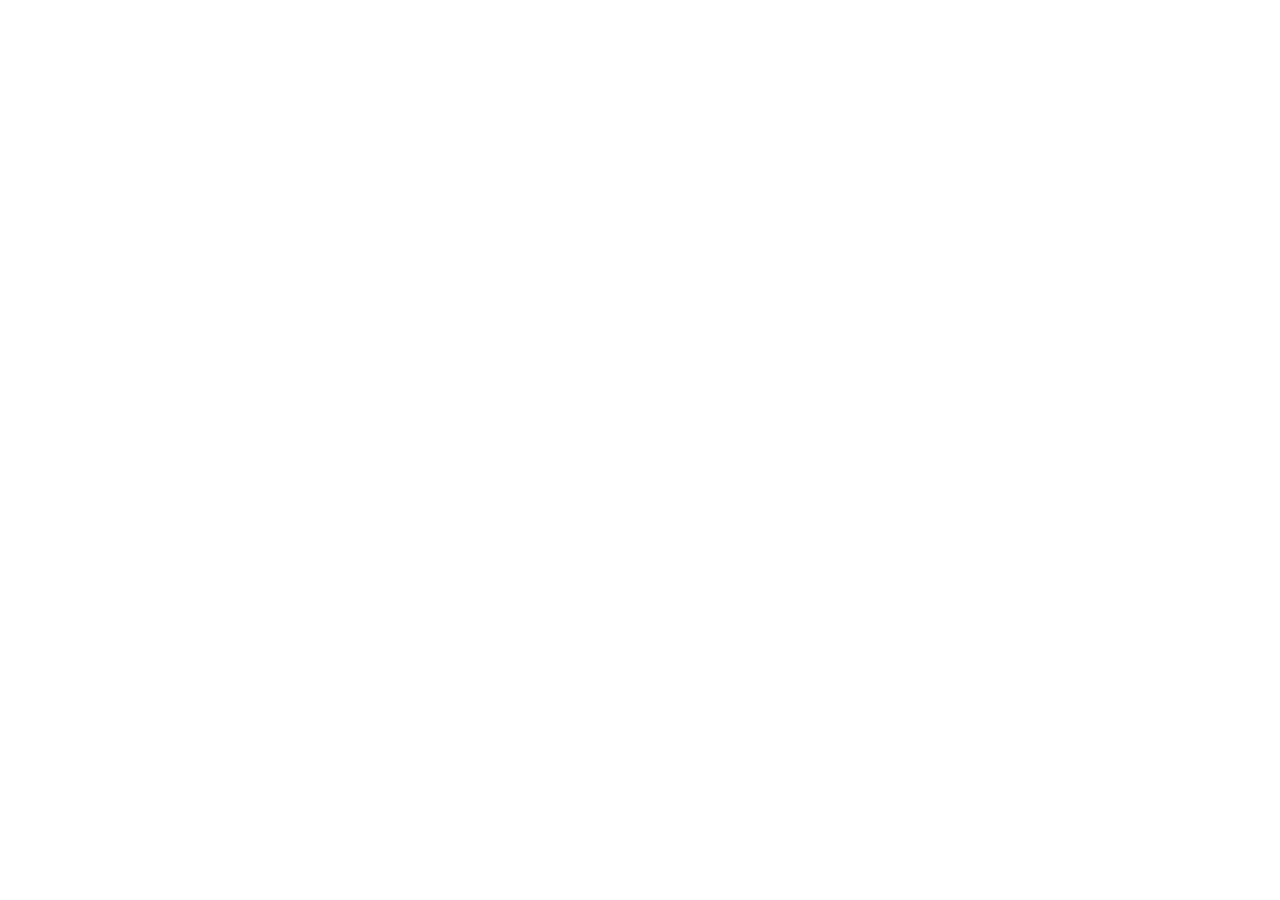
==== index.html @ 24e2aad9 "Add portfolio Single-file portfolio (portfolio.html) and the earlier React + Vite version.  Co-Autho" ====
<!doctype html>
<html lang="en" class="dark scroll-smooth">
  <head>
    <meta charset="UTF-8" />
    <meta name="viewport" content="width=device-width, initial-scale=1.0" />
    <title>Srivalli Sana — Data Science & ML Portfolio</title>
    <meta name="description" content="Awwwards-inspired portfolio for Srivalli Sana featuring machine learning systems, geospatial segmentation, live interactive project demos, and experience." />
    <meta property="og:title" content="Srivalli Sana — Data Science & ML Portfolio" />
    <meta property="og:description" content="Awwwards-inspired portfolio for Srivalli Sana featuring machine learning systems, geospatial segmentation, live interactive project demos, and experience." />
    <meta property="og:type" content="website" />
    <meta name="twitter:card" content="summary_large_image" />
    <link rel="preconnect" href="https://fonts.googleapis.com">
    <link rel="preconnect" href="https://fonts.gstatic.com" crossorigin>
    <link href="https://fonts.googleapis.com/css2?family=Space+Grotesk:wght@300;400;500;600;700&family=Space+Mono:ital,wght@0,400;0,700;1,400&family=Syne:wght@400;500;600;700;800&display=swap" rel="stylesheet">
  </head>
  <body class="bg-[#08080A] text-[#F3F3EF] antialiased selection:bg-white/20 selection:text-white">
    <div id="root"></div>
    <script type="module" src="/src/main.tsx"></script>
  </body>
</html>
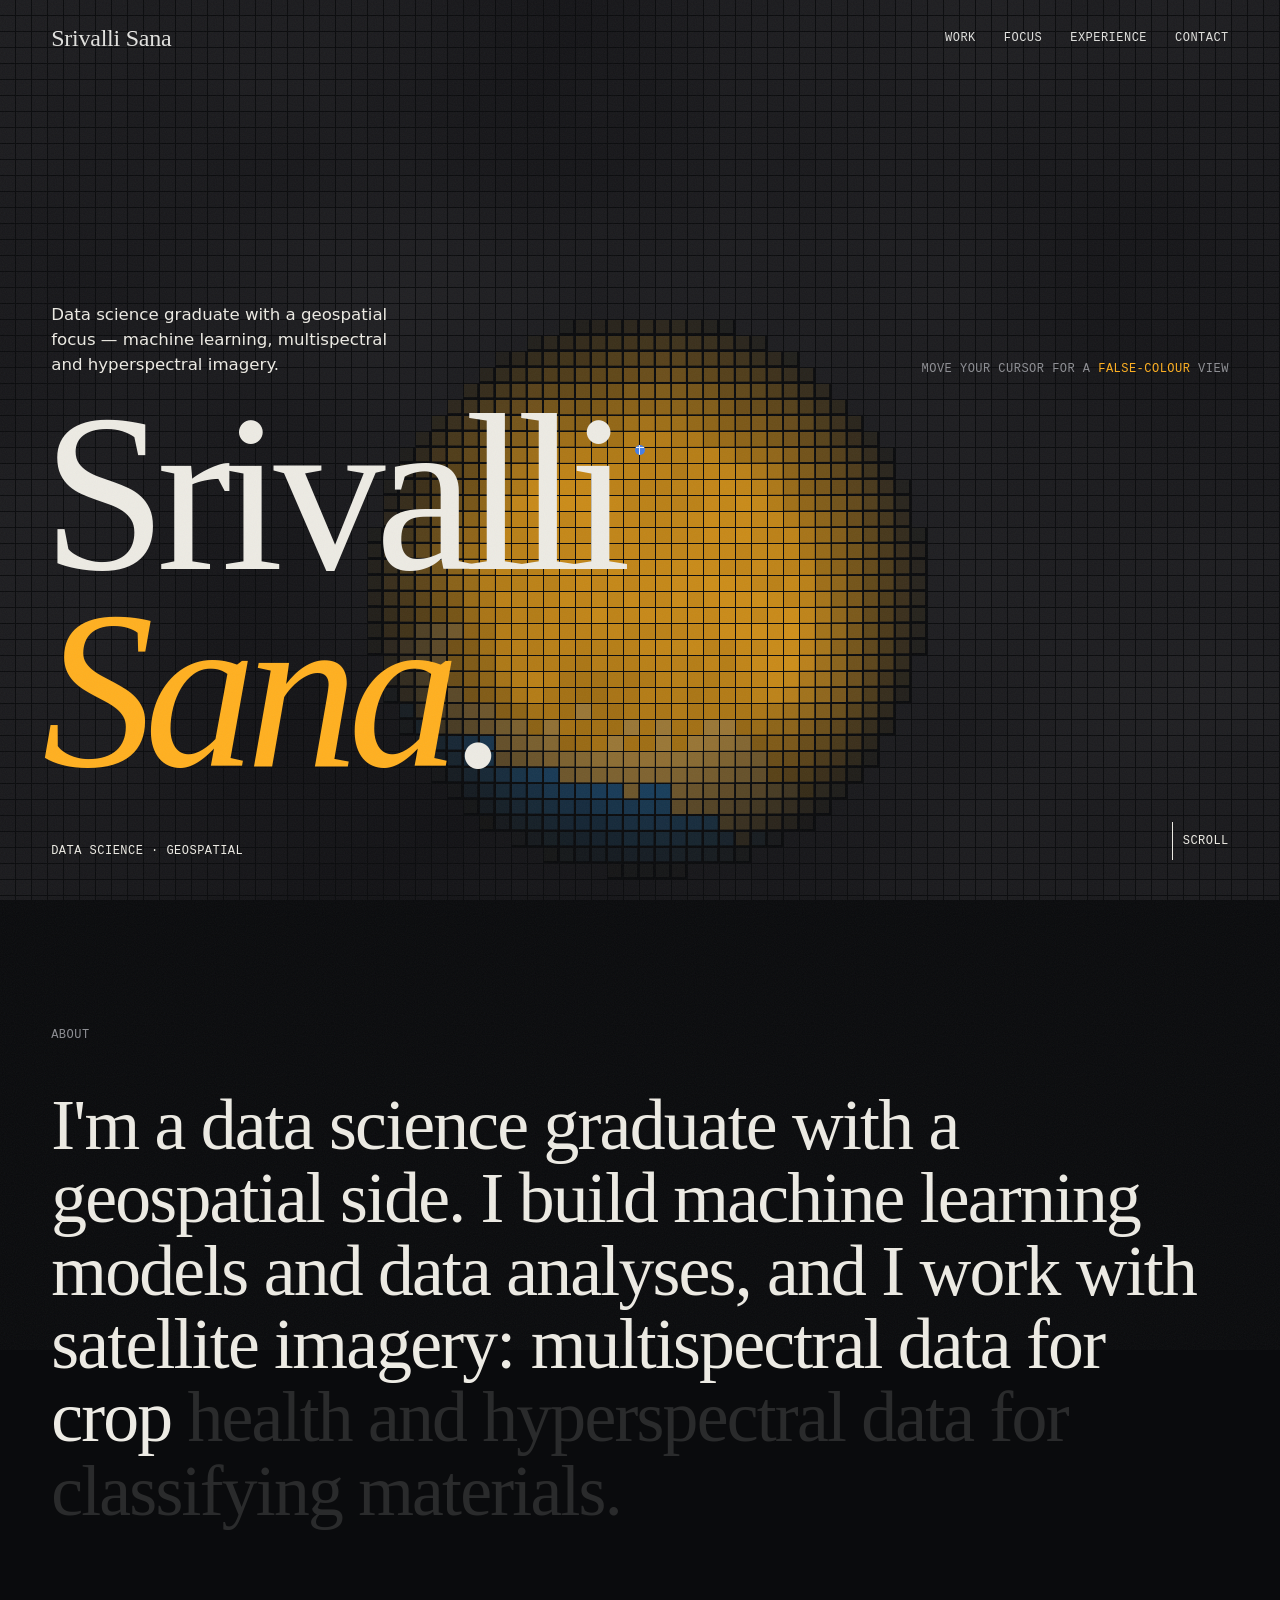
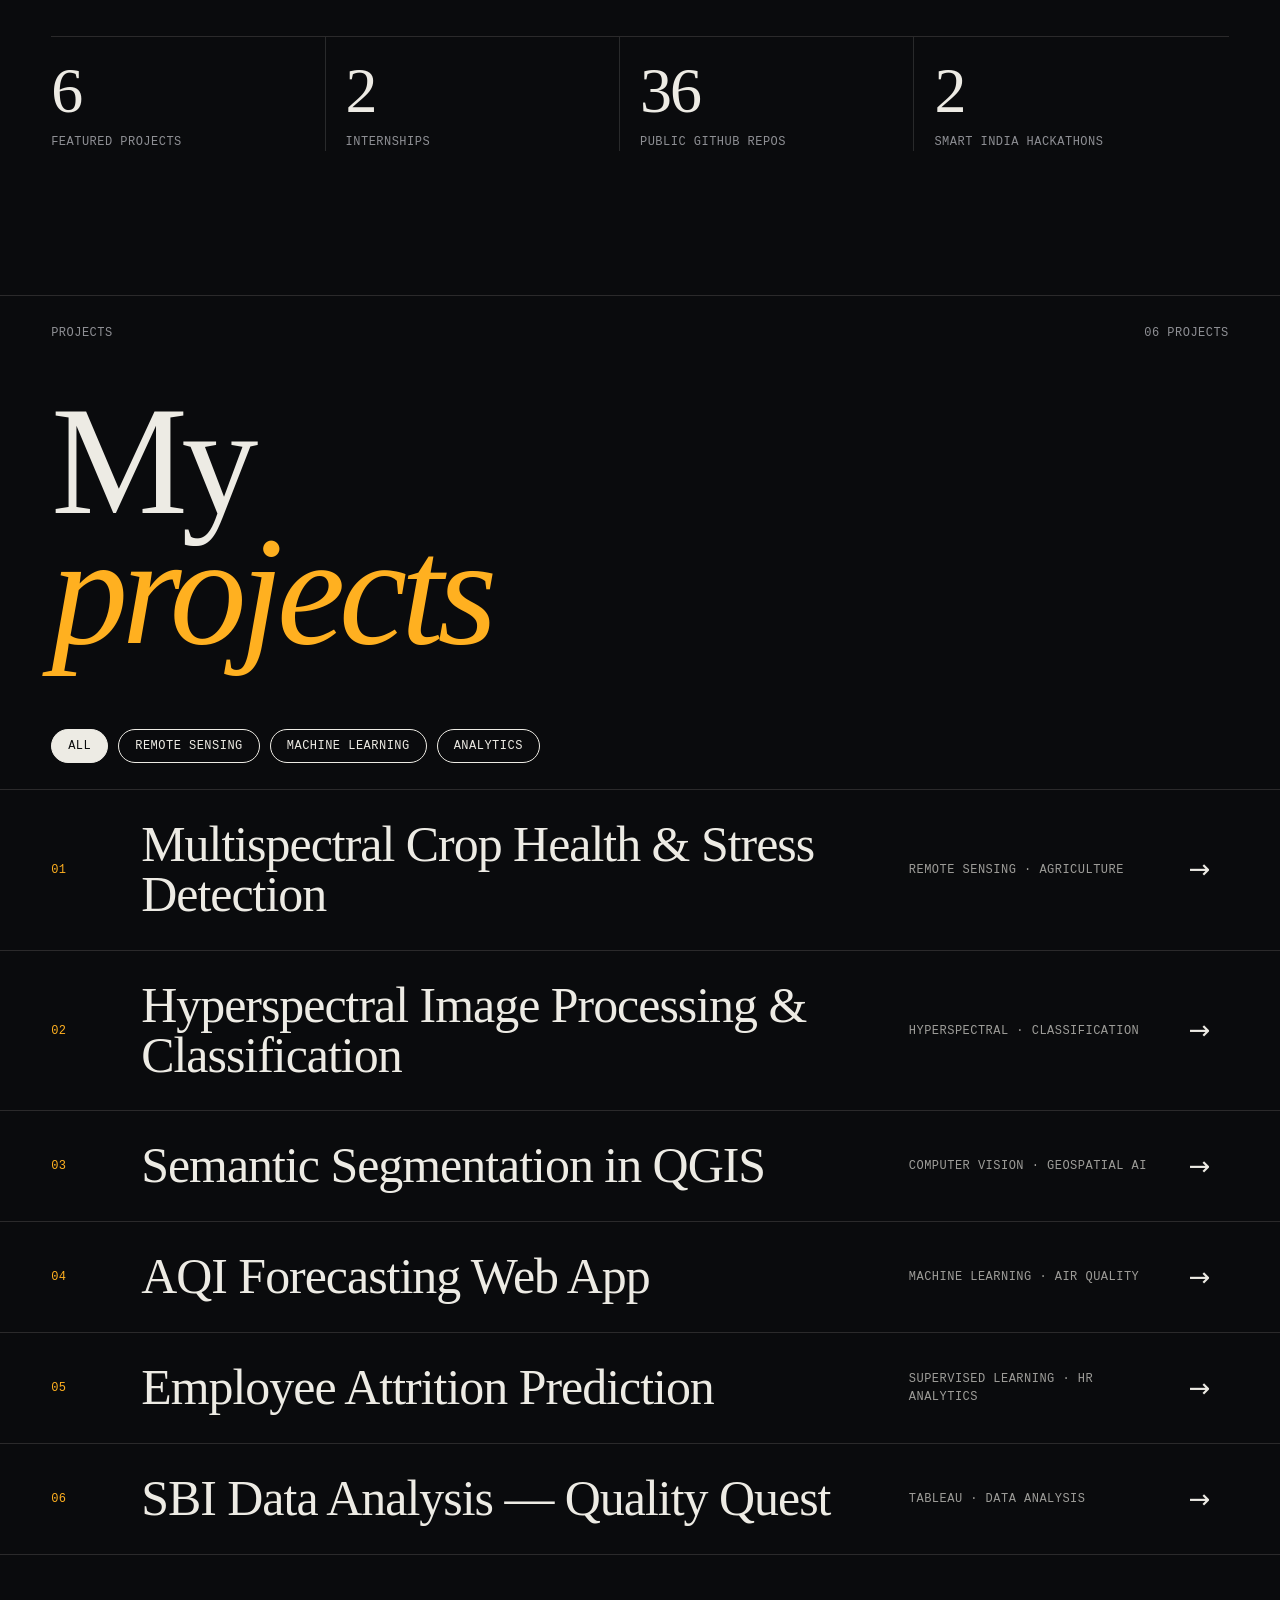
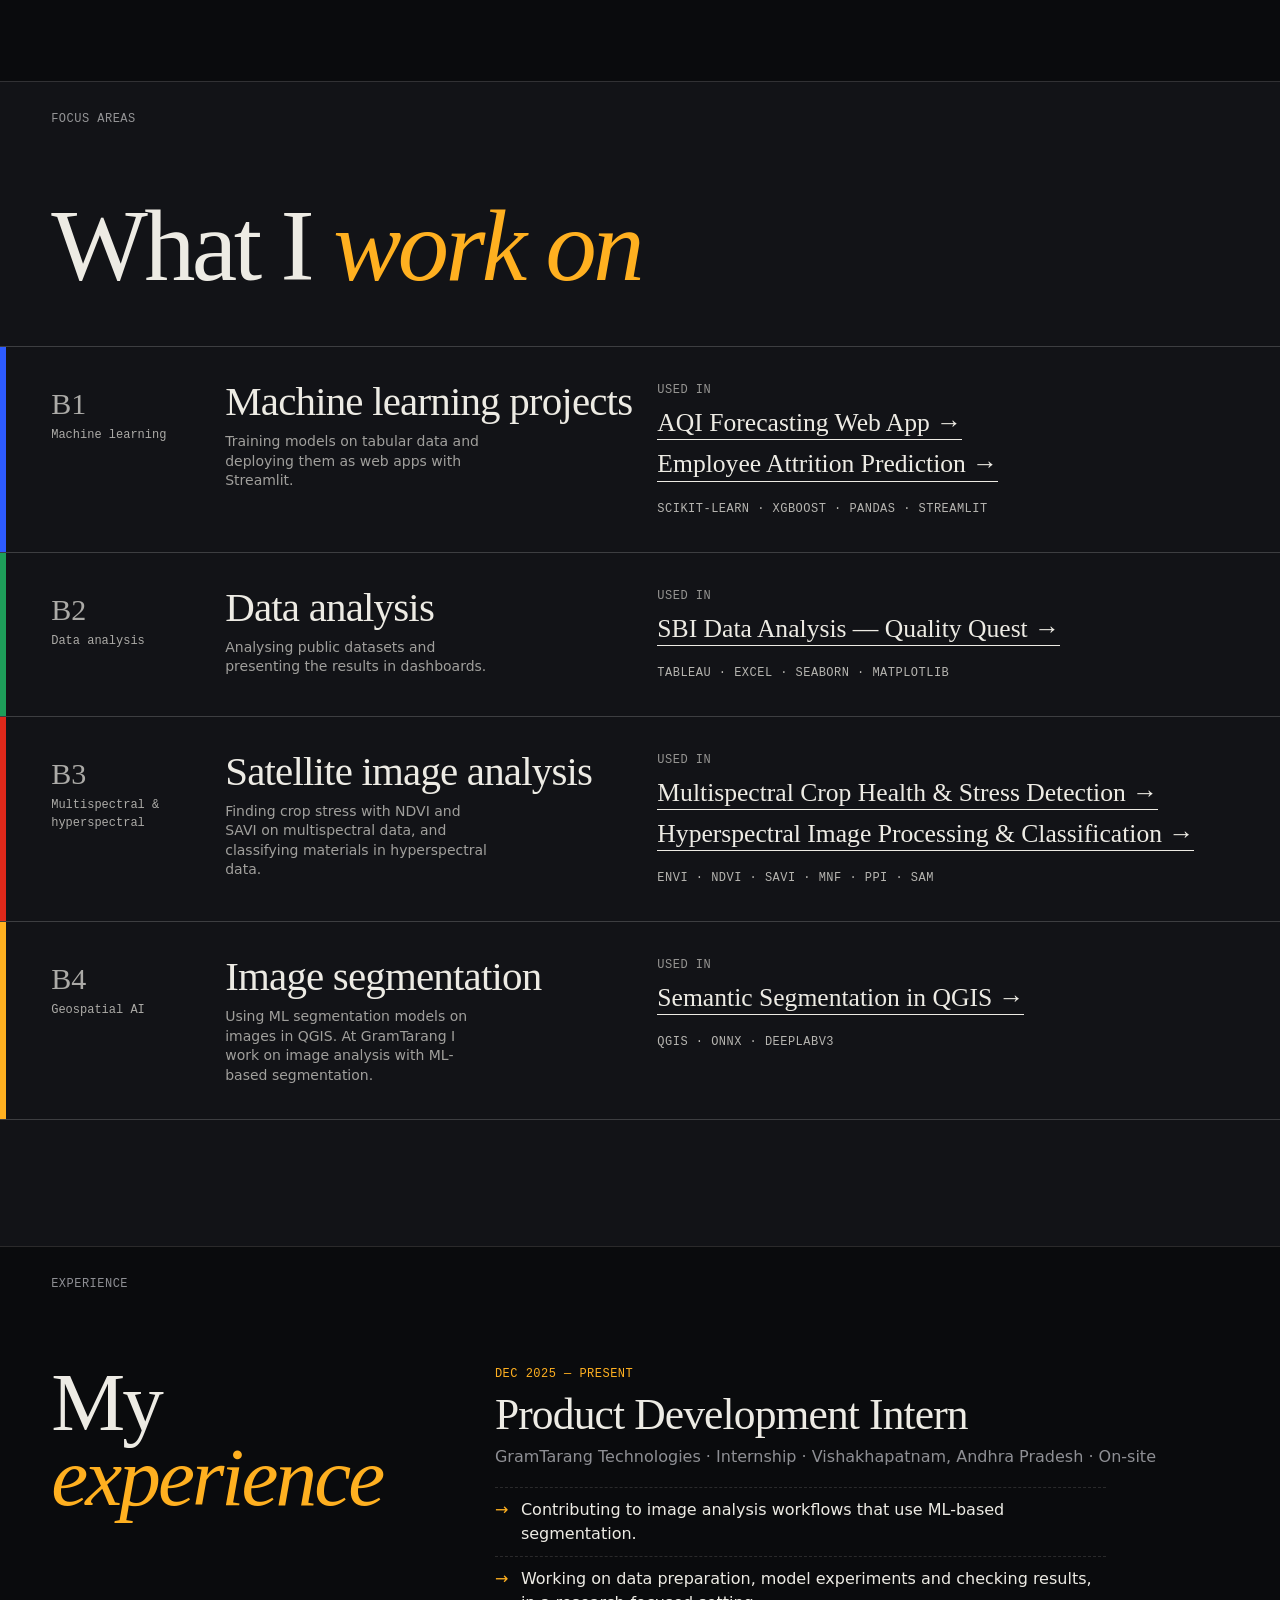
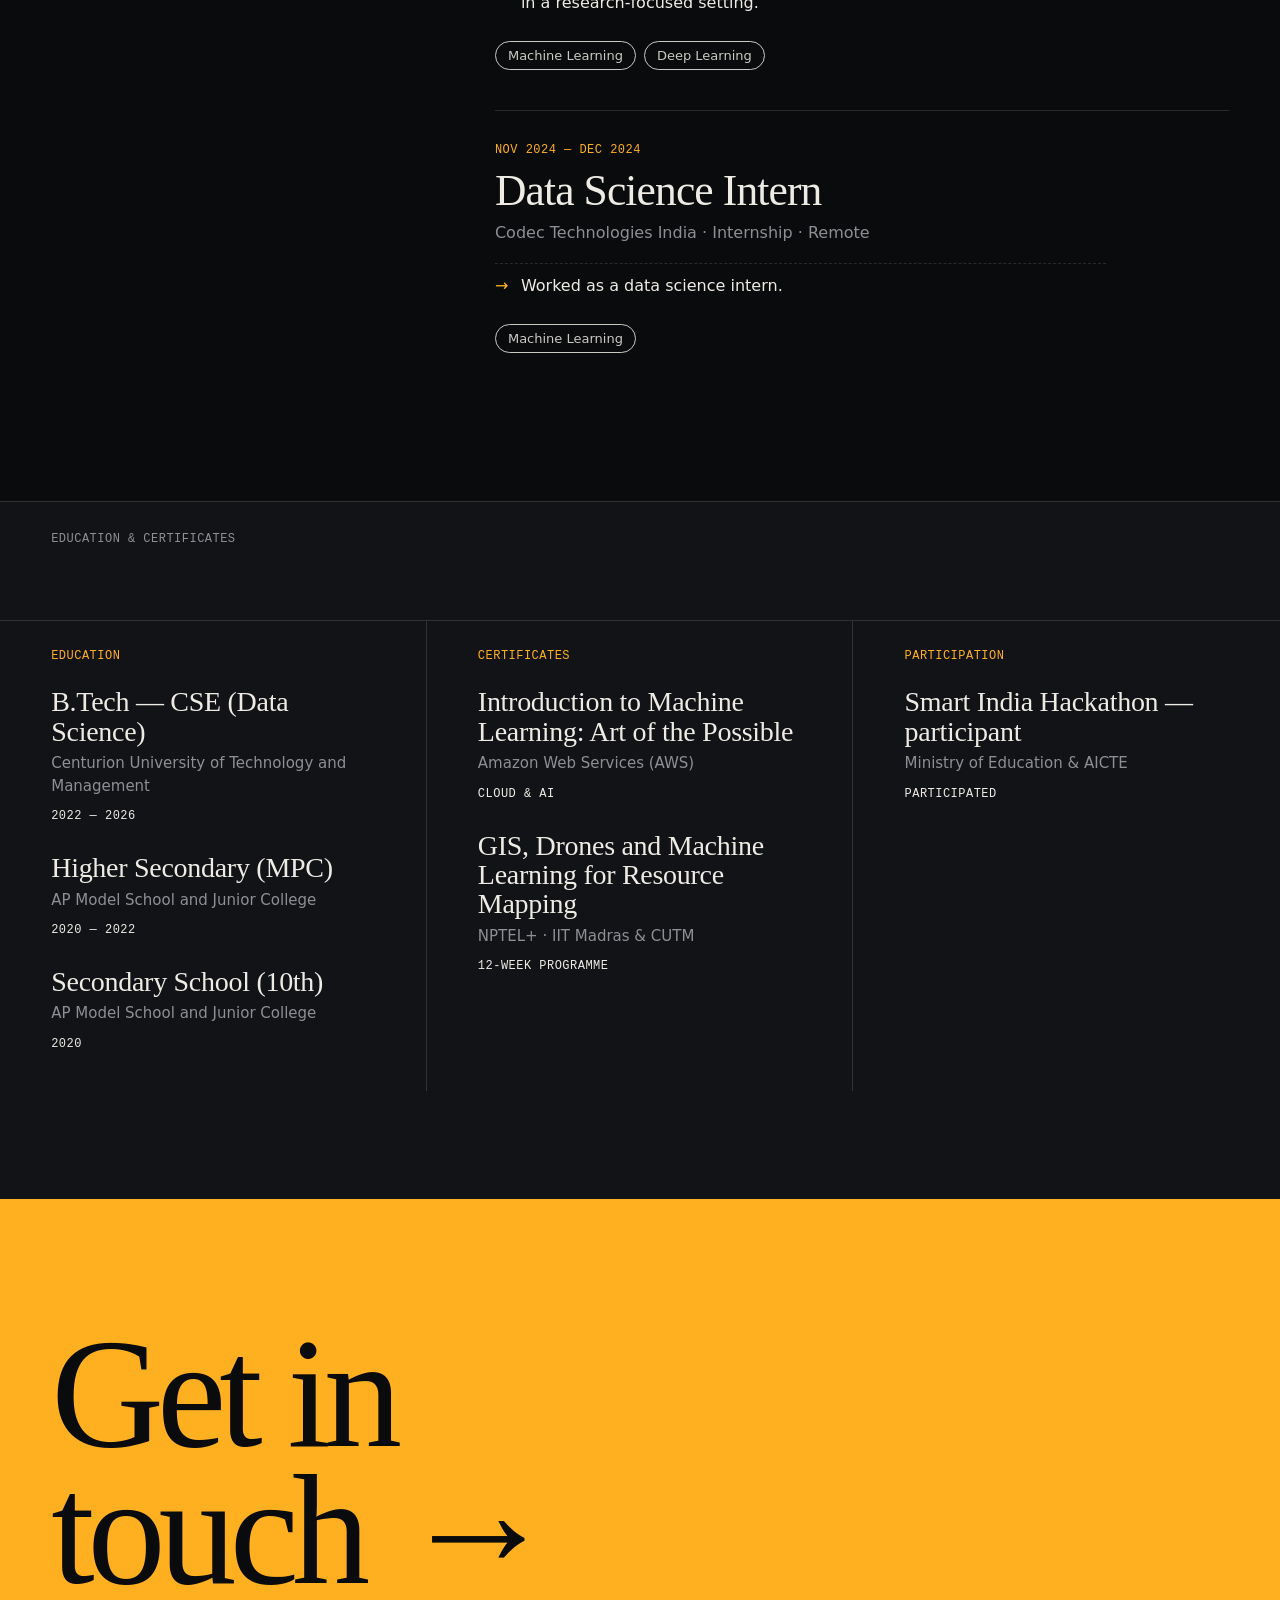
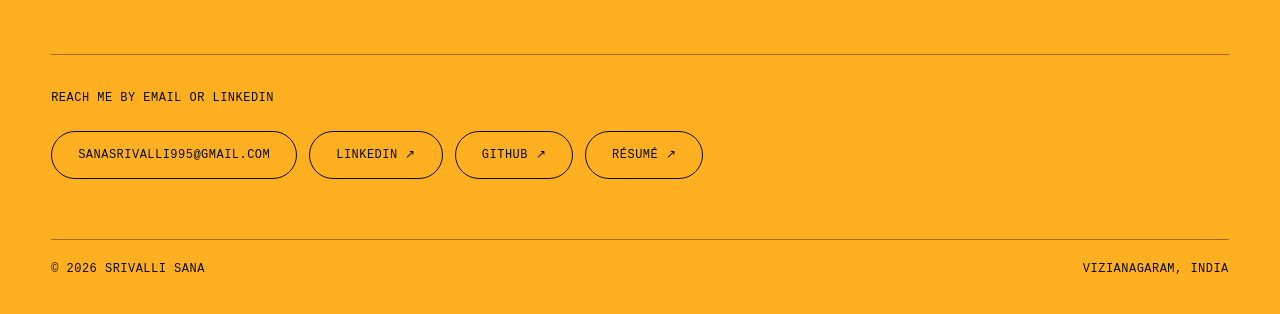
==== commit fb583768: "Make the single-file portfolio the main page Rename portfolio.html to index.html and remove the earl" ====
--- a/index.html
+++ b/index.html
@@ -1,21 +1,685 @@
-<!doctype html>
-<html lang="en" class="dark scroll-smooth">
-  <head>
-    <meta charset="UTF-8" />
-    <meta name="viewport" content="width=device-width, initial-scale=1.0" />
-    <title>Srivalli Sana — Data Science & ML Portfolio</title>
-    <meta name="description" content="Awwwards-inspired portfolio for Srivalli Sana featuring machine learning systems, geospatial segmentation, live interactive project demos, and experience." />
-    <meta property="og:title" content="Srivalli Sana — Data Science & ML Portfolio" />
-    <meta property="og:description" content="Awwwards-inspired portfolio for Srivalli Sana featuring machine learning systems, geospatial segmentation, live interactive project demos, and experience." />
-    <meta property="og:type" content="website" />
-    <meta name="twitter:card" content="summary_large_image" />
-    <link rel="preconnect" href="https://fonts.googleapis.com">
-    <link rel="preconnect" href="https://fonts.gstatic.com" crossorigin>
-    <link href="https://fonts.googleapis.com/css2?family=Space+Grotesk:wght@300;400;500;600;700&family=Space+Mono:ital,wght@0,400;0,700;1,400&family=Syne:wght@400;500;600;700;800&display=swap" rel="stylesheet">
-  </head>
-  <body class="bg-[#08080A] text-[#F3F3EF] antialiased selection:bg-white/20 selection:text-white">
-    <div id="root"></div>
-    <script type="module" src="/src/main.tsx"></script>
-  </body>
+<!DOCTYPE html>
+<html lang="en">
+<head>
+<meta charset="utf-8">
+<meta name="viewport" content="width=device-width, initial-scale=1">
+<title>Srivalli Sana — Data Science, ML & Earth Observation</title>
+<meta name="description" content="Portfolio of Srivalli Sana: data science, machine learning and remote sensing — multispectral, hyperspectral and geospatial AI.">
+<link rel="preconnect" href="https://fonts.googleapis.com">
+<link rel="preconnect" href="https://fonts.gstatic.com" crossorigin>
+<link href="https://fonts.googleapis.com/css2?family=Instrument+Serif:ital@0;1&family=Geist+Mono:wght@300;400;500&family=Inter+Tight:wght@300;400;500;600&display=swap" rel="stylesheet">
+<style>
+:root{
+  --paper:#0A0B0D; --paper-2:#121317; --ink:#EDEBE4; --ink-2:#8E8F94; --line:rgba(237,235,228,.14);
+  --nir:#FFB020; --on:#0A0B0D;           /* near-infrared: how vegetation shows up in a false-colour composite */
+  --b-blue:#2D5BFF; --b-green:#1E9E5A; --b-red:#E0281A; --b-nir:#FFB020;
+  --serif:'Instrument Serif',Georgia,serif; --mono:'Geist Mono',ui-monospace,monospace; --sans:'Inter Tight',system-ui,sans-serif;
+  --pad:clamp(20px,4vw,64px);
+}
+*{box-sizing:border-box;margin:0;padding:0}
+html{scroll-behavior:auto;-webkit-text-size-adjust:100%}
+body{background:var(--paper);color:var(--ink);font-family:var(--sans);font-size:16px;line-height:1.5;overflow-x:hidden;-webkit-font-smoothing:antialiased}
+body.lock{overflow:hidden}
+a{color:inherit;text-decoration:none}
+button{font:inherit;color:inherit;background:none;border:0;cursor:pointer}
+::selection{background:var(--nir);color:var(--on,#fff)}
+.mono{font-family:var(--mono);font-size:12px;letter-spacing:.04em;text-transform:uppercase}
+.serif{font-family:var(--serif);font-weight:400}
+.wrap{padding-inline:var(--pad)}
+.grain{position:fixed;inset:-50%;width:200%;height:200%;pointer-events:none;z-index:90;opacity:.05;
+  background-image:url("data:image/svg+xml;utf8,<svg xmlns='http://www.w3.org/2000/svg' width='160' height='160'><filter id='n'><feTurbulence type='fractalNoise' baseFrequency='.9' numOctaves='2' stitchTiles='stitch'/></filter><rect width='100%' height='100%' filter='url(%23n)'/></svg>");
+  animation:grain 1s steps(6) infinite}
+@keyframes grain{0%{transform:translate(0,0)}20%{transform:translate(-4%,3%)}40%{transform:translate(3%,-5%)}60%{transform:translate(-5%,-2%)}80%{transform:translate(4%,4%)}100%{transform:translate(0,0)}}
+
+/* ---------- cursor ---------- */
+.cursor{position:fixed;left:0;top:0;z-index:200;pointer-events:none;mix-blend-mode:difference;display:none}
+.cursor .dot{position:absolute;width:10px;height:10px;margin:-5px;border-radius:50%;background:#fff;transition:width .3s,height .3s,margin .3s}
+.cursor .label{position:absolute;transform:translate(-50%,-50%);color:#000;font-family:var(--mono);font-size:11px;letter-spacing:.06em;text-transform:uppercase;opacity:0;white-space:nowrap;transition:opacity .2s}
+.cursor.big .dot{width:84px;height:84px;margin:-42px}
+.cursor.big .label{opacity:1}
+.cursor.link .dot{width:34px;height:34px;margin:-17px}
+@media (hover:hover) and (pointer:fine){.cursor{display:block} body, a, button{cursor:none}}
+
+/* ---------- preloader ---------- */
+.pre{position:fixed;inset:0;z-index:300;background:#050506;color:#EDEBE4;display:flex;flex-direction:column;justify-content:space-between;padding:var(--pad);transition:transform 1s cubic-bezier(.76,0,.24,1)}
+.pre.done{transform:translateY(-101%)}
+.pre .top{display:flex;justify-content:space-between}
+.pre .count{font-family:var(--serif);font-size:clamp(120px,26vw,420px);line-height:.8;letter-spacing:-.04em}
+.pre .bands{display:grid;grid-template-columns:repeat(4,1fr);gap:8px;margin-top:24px}
+.pre .band{height:3px;background:rgba(255,255,255,.14);position:relative;overflow:hidden}
+.pre .band i{position:absolute;inset:0;transform-origin:left;transform:scaleX(0)}
+.pre .bl{display:grid;grid-template-columns:repeat(4,1fr);gap:8px;margin-top:8px;opacity:.6}
+
+/* ---------- nav ---------- */
+nav{position:fixed;top:0;left:0;right:0;z-index:100;display:flex;justify-content:space-between;align-items:center;padding:20px var(--pad);mix-blend-mode:difference;color:#fff}
+nav a{position:relative}
+nav .links{display:flex;gap:28px}
+nav .links a::after{content:"";position:absolute;left:0;right:0;bottom:-3px;height:1px;background:currentColor;transform:scaleX(0);transform-origin:right;transition:transform .5s cubic-bezier(.2,.8,.2,1)}
+nav .links a:hover::after{transform:scaleX(1);transform-origin:left}
+nav .logo{font-family:var(--serif);font-size:24px;letter-spacing:-.01em;text-transform:none}
+@media(max-width:760px){nav .links a:not(.keep){display:none}}
+
+/* ---------- hero ---------- */
+.hero{position:relative;min-height:100svh;display:flex;flex-direction:column;justify-content:flex-end;padding:0 var(--pad) 40px;overflow:hidden}
+#field{position:absolute;inset:0;width:100%;height:100%;z-index:0}
+.hero>*:not(canvas){position:relative;z-index:2}
+.hero .meta{display:flex;justify-content:space-between;align-items:flex-end;gap:24px;margin-bottom:24px;flex-wrap:wrap}
+.hero h1{font-family:var(--serif);font-weight:400;font-size:clamp(76px,17.5vw,300px);line-height:.82;letter-spacing:-.045em;margin-left:-.04em}
+.hero h1 .hr{display:block;overflow:hidden;padding-bottom:.06em}
+.hero h1 .ch{display:inline-block;transform:translateY(110%);transition:transform 1.2s cubic-bezier(.16,1,.3,1)}
+.hero.go h1 .ch{transform:none}
+.hero h1 em{font-style:italic;color:var(--nir)}
+.hero .sub{max-width:34ch;font-size:clamp(15px,1.3vw,19px);color:var(--ink);opacity:0;transform:translateY(14px);transition:all 1s .9s cubic-bezier(.16,1,.3,1)}
+.hero.go .sub,.hero.go .hint{opacity:1;transform:none}
+.hero .hint{opacity:0;transition:opacity 1s 1.2s;text-align:right;color:var(--ink-2)}
+.hero .hint b{color:var(--nir);font-weight:500}
+.scroll-ind{display:flex;align-items:center;gap:10px}
+.scroll-ind i{display:block;width:1px;height:38px;background:var(--ink);transform-origin:top;animation:sc 2s ease-in-out infinite}
+@keyframes sc{0%{transform:scaleY(0)}50%{transform:scaleY(1)}100%{transform:scaleY(1);transform-origin:bottom}}
+
+
+/* ---------- generic ---------- */
+section{position:relative}
+.sec-head{display:flex;justify-content:space-between;align-items:baseline;padding:28px var(--pad) 0;border-top:1px solid var(--line)}
+.sec-head .mono{color:var(--ink-2)}
+.rv{opacity:0;transform:translateY(40px);transition:opacity 1s cubic-bezier(.16,1,.3,1),transform 1.1s cubic-bezier(.16,1,.3,1)}
+.rv.in{opacity:1;transform:none}
+.ln{display:block;overflow:hidden}
+.ln>span{display:block;transform:translateY(105%);transition:transform 1.1s cubic-bezier(.16,1,.3,1)}
+.in .ln>span,.ln.in>span{transform:none}
+
+/* ---------- about ---------- */
+.about{padding:14vh var(--pad) 16vh}
+.about .stmt{font-family:var(--serif);font-size:clamp(34px,5.6vw,92px);line-height:1.02;letter-spacing:-.025em;max-width:19em}
+.about .stmt .w{opacity:.14;transition:opacity .25s}
+.about .stmt .w.on{opacity:1}
+.about .stmt .w.hl.on{color:var(--nir);font-style:italic}
+.facts{display:grid;grid-template-columns:repeat(4,1fr);margin-top:12vh;border-top:1px solid var(--line)}
+.fact{padding:22px 20px 0 0;border-right:1px solid var(--line);margin-right:20px}
+.fact:last-child{border:0;margin:0}
+.fact b{display:block;font-family:var(--serif);font-weight:400;font-size:clamp(40px,5vw,84px);line-height:1;letter-spacing:-.03em}
+.fact span{display:block;margin-top:10px;color:var(--ink-2)}
+@media(max-width:800px){.facts{grid-template-columns:1fr 1fr;row-gap:30px}.fact:nth-child(2){border:0}}
+
+/* ---------- work ---------- */
+.work{padding-bottom:14vh}
+.work h2{font-family:var(--serif);font-weight:400;font-size:clamp(60px,12vw,200px);line-height:.85;letter-spacing:-.04em;padding:6vh var(--pad) 8vh}
+.work h2 em{color:var(--nir)}
+.filters{display:flex;gap:10px;padding:0 var(--pad) 26px;flex-wrap:wrap}
+.chip{border:1px solid var(--ink);border-radius:99px;padding:7px 16px;transition:all .3s}
+.chip:hover,.chip.on{background:var(--ink);color:var(--paper)}
+.rows{border-top:1px solid var(--line)}
+.row{display:grid;grid-template-columns:70px 1fr 260px 40px;align-items:center;gap:20px;padding:30px var(--pad);border-bottom:1px solid var(--line);position:relative;overflow:hidden;transition:color .5s,opacity .4s}
+.row::before{content:"";position:absolute;inset:0;background:var(--ink);transform:translateY(101%);transition:transform .6s cubic-bezier(.76,0,.24,1);z-index:0}
+.row>*{position:relative;z-index:1}
+.row:hover{color:var(--paper)}
+.row:hover::before{transform:none}
+.row .num{color:var(--nir)}
+.row .t{font-family:var(--serif);font-size:clamp(28px,3.9vw,62px);line-height:1;letter-spacing:-.02em;transition:transform .6s cubic-bezier(.16,1,.3,1)}
+.row:hover .t{transform:translateX(18px)}
+.row .cat{color:inherit;opacity:.65}
+.row .arr{font-size:26px;transition:transform .5s}
+.row:hover .arr{transform:rotate(-45deg)}
+.row.hide{display:none}
+.rows:hover .row:not(:hover){opacity:.4}
+.thumb{display:none;width:100%;aspect-ratio:16/9;margin-top:14px;border-radius:2px}
+.hover-prev{position:fixed;left:0;top:0;z-index:80;width:340px;height:230px;pointer-events:none;overflow:hidden;clip-path:inset(50% 50% 50% 50%);transition:clip-path .55s cubic-bezier(.16,1,.3,1)}
+.hover-prev.show{clip-path:inset(0 0 0 0)}
+.hover-prev canvas{width:100%;height:100%;display:block}
+@media(max-width:900px){
+  .row{grid-template-columns:40px 1fr 30px;gap:12px}
+  .row .cat,.row .yr{display:none}
+  .hover-prev{display:none}
+}
+
+/* ---------- spectrum (skills) ---------- */
+.spectrum{padding-bottom:14vh;background:var(--paper-2);color:var(--ink)}
+.spectrum .sec-head{border-color:var(--line)}
+.spectrum .sec-head .mono{color:rgba(255,255,255,.55)}
+.spectrum h2{font-family:var(--serif);font-weight:400;font-size:clamp(46px,8vw,130px);line-height:.9;letter-spacing:-.035em;padding:8vh var(--pad) 6vh;max-width:14em}
+.spectrum h2 em{color:var(--nir)}
+.sb{display:grid;grid-template-columns:150px 1fr 1.4fr;gap:24px;align-items:start;padding:34px var(--pad);border-top:1px solid rgba(255,255,255,.18);position:relative;overflow:hidden;transition:color .5s}
+.sb::before{content:"";position:absolute;inset:0;background:var(--c);transform:scaleX(0);transform-origin:left;transition:transform .8s cubic-bezier(.76,0,.24,1)}
+.sb>*{position:relative}
+.sb:hover::before{transform:none}
+.sb:hover{color:var(--tc,#fff)}
+.sb .bn{font-family:var(--mono);font-size:12px;opacity:.7}
+.sb .bn b{display:block;font-size:30px;font-family:var(--serif);font-weight:400;opacity:1}
+.sb h3{font-family:var(--serif);font-weight:400;font-size:clamp(28px,3.2vw,50px);line-height:1;letter-spacing:-.02em}
+.sb h3 small{display:block;font-family:var(--sans);font-size:14px;opacity:.65;margin-top:10px;letter-spacing:0;line-height:1.4;max-width:30ch}
+.tags{display:flex;flex-wrap:wrap;gap:8px}
+.tags span{border:1px solid currentColor;border-radius:99px;padding:6px 14px;font-size:14px;opacity:.85}
+.used{display:flex;flex-direction:column;gap:10px;align-items:flex-start}
+.used .mono{opacity:.6}
+.used .tl{opacity:.75;margin-top:8px}
+.up{font-family:var(--serif);font-size:clamp(20px,2vw,28px);line-height:1.1;border-bottom:1px solid currentColor;padding-bottom:2px}
+.sb:last-of-type{border-bottom:1px solid rgba(255,255,255,.18)}
+.sb::after{content:"";position:absolute;left:0;top:0;bottom:0;width:6px;background:var(--c)}
+@media(max-width:900px){.sb{grid-template-columns:1fr;gap:14px}}
+
+/* ---------- experience ---------- */
+.exp{padding-bottom:12vh}
+.exp-g{display:grid;grid-template-columns:1fr 2fr;gap:6vw;padding:8vh var(--pad) 0}
+.exp-g h2{font-family:var(--serif);font-weight:400;font-size:clamp(46px,6.5vw,110px);line-height:.9;letter-spacing:-.035em;position:sticky;top:90px;align-self:start}
+.job{padding:30px 0 40px;border-top:1px solid var(--line)}
+.job:first-child{border-top:0;padding-top:0}
+.job .when{color:var(--nir);margin-bottom:10px}
+.job h3{font-family:var(--serif);font-weight:400;font-size:clamp(30px,3.4vw,54px);line-height:1;letter-spacing:-.02em}
+.job .co{margin:8px 0 18px;color:var(--ink-2)}
+.job ul{list-style:none;max-width:60ch}
+.job li{padding:10px 0 10px 26px;position:relative;border-top:1px dashed var(--line)}
+.job li::before{content:"→";position:absolute;left:0;color:var(--nir)}
+.job .tags{margin-top:16px}
+.job .tags span{font-size:13px;padding:4px 12px}
+.job a.rp{display:inline-block;margin-top:16px;border-bottom:1px solid;padding-bottom:2px}
+@media(max-width:900px){.exp-g{grid-template-columns:1fr}.exp-g h2{position:static}}
+
+/* ---------- education ---------- */
+.edu{padding-bottom:12vh;background:var(--paper-2)}
+.edu-g{display:grid;grid-template-columns:repeat(3,1fr);border-top:1px solid var(--line);margin-top:8vh}
+.col{padding:26px var(--pad) 10px;border-right:1px solid var(--line)}
+.col:last-child{border:0}
+.col>.mono{color:var(--nir);display:block;margin-bottom:22px}
+.it{padding:0 0 28px}
+.it h4{font-family:var(--serif);font-weight:400;font-size:28px;line-height:1.05;letter-spacing:-.01em}
+.it p{color:var(--ink-2);margin-top:6px;font-size:15px}
+.it .mono{display:block;margin-top:10px;color:var(--ink)}
+.pill{display:inline-block;border-radius:99px;background:var(--nir);color:var(--on,#fff);padding:2px 10px;margin-left:8px;font-size:10px;vertical-align:middle}
+@media(max-width:900px){.edu-g{grid-template-columns:1fr}.col{border-right:0;border-bottom:1px solid var(--line)}}
+
+/* ---------- contact ---------- */
+.contact{--ink:#0A0B0D;background:var(--nir);color:var(--ink);padding:0 var(--pad) 36px;overflow:hidden}
+.contact .big{display:block;font-family:var(--serif);font-size:clamp(46px,12.2vw,230px);line-height:.88;letter-spacing:-.045em;padding:14vh 0 6vh;word-break:break-word}
+.contact .big i{display:inline-block;transition:transform .8s cubic-bezier(.16,1,.3,1)}
+.contact .big:hover i{transform:translateX(.1em) rotate(-8deg)}
+.contact .pre-t{padding-top:34px;border-top:1px solid rgba(13,14,16,.4)}
+.cl{display:flex;flex-wrap:wrap;gap:12px;margin-bottom:60px}
+.mag{display:inline-flex;align-items:center;gap:10px;border:1px solid var(--ink);border-radius:99px;padding:14px 26px;transition:background .3s,color .3s}
+.mag:hover{background:var(--ink);color:var(--nir)}
+.foot{display:flex;justify-content:space-between;flex-wrap:wrap;gap:12px;border-top:1px solid rgba(13,14,16,.4);padding-top:20px}
+
+/* ---------- case study ---------- */
+.case{position:fixed;inset:0;z-index:150;background:var(--paper);overflow-y:auto;clip-path:circle(0px at 50% 50%);visibility:hidden;transition:clip-path .9s cubic-bezier(.76,0,.24,1),visibility 0s .9s;overscroll-behavior:contain}
+.case.open{clip-path:circle(150vmax at var(--cx) var(--cy));visibility:visible;transition:clip-path .9s cubic-bezier(.76,0,.24,1),visibility 0s}
+.case .bar{position:sticky;top:0;z-index:5;display:flex;justify-content:space-between;align-items:center;padding:18px var(--pad);background:linear-gradient(var(--paper) 60%,transparent)}
+.case .x{border:1px solid var(--ink);border-radius:99px;padding:8px 20px;transition:all .3s}
+.case .x:hover{background:var(--ink);color:var(--paper)}
+.case .art{display:block;width:100%;height:min(62vh,640px)}
+.case .ci{padding:6vh var(--pad) 10vh}
+.case .cat{color:var(--nir)}
+.case h2{font-family:var(--serif);font-weight:400;font-size:clamp(40px,7.4vw,124px);line-height:.92;letter-spacing:-.04em;margin:14px 0 30px;max-width:15em}
+.case .lead{font-family:var(--serif);font-size:clamp(22px,2.4vw,36px);line-height:1.2;max-width:34em;letter-spacing:-.01em}
+.case .g2{display:grid;grid-template-columns:1fr 2fr;gap:6vw;margin-top:9vh;padding-top:24px;border-top:1px solid var(--ink)}
+.case .g2>.mono{color:var(--ink-2)}
+.case .g2 p{max-width:62ch;color:var(--ink)}
+.case ol{list-style:none;counter-reset:s;max-width:66ch}
+.case ol li{counter-increment:s;padding:14px 0 14px 54px;position:relative;border-bottom:1px dashed var(--line)}
+.case ol li::before{content:"0" counter(s);position:absolute;left:0;top:16px;font-family:var(--mono);font-size:12px;color:var(--nir)}
+.case .mets{display:grid;grid-template-columns:repeat(3,1fr);gap:20px}
+.case .mets div b{display:block;font-family:var(--serif);font-weight:400;font-size:clamp(34px,4vw,64px);line-height:1;letter-spacing:-.03em}
+.case .mets div span{display:block;color:var(--ink-2);font-size:14px;margin-top:6px}
+.case .mets div .mono{color:var(--nir);margin-bottom:6px;display:block}
+.case .acts{display:flex;gap:12px;flex-wrap:wrap;margin-top:6vh}
+.case .acts .mag.solid{background:var(--ink);color:var(--paper)}
+.case .acts .mag.solid:hover{background:var(--nir);border-color:var(--nir);color:#fff}
+.gal{display:grid;grid-template-columns:repeat(2,1fr);gap:20px}
+.gal figure{border:1px solid var(--line);background:#fff}
+.gal img{display:block;width:100%;height:auto}
+.gal figcaption{padding:10px 14px;color:#0A0B0D;background:var(--paper-2);color:var(--ink-2)}
+@media(max-width:800px){.gal{grid-template-columns:1fr}}
+.frame{margin-top:6vh;border:1px solid var(--ink);display:none}
+.frame.on{display:block}
+.frame .fb{display:flex;justify-content:space-between;padding:10px 16px;border-bottom:1px solid var(--ink);background:var(--paper-2)}
+.frame iframe{display:block;width:100%;height:78vh;border:0;background:#fff}
+.nextp{display:block;margin-top:10vh;padding:40px 0;border-top:1px solid var(--ink);border-bottom:1px solid var(--ink)}
+.nextp b{display:block;font-family:var(--serif);font-weight:400;font-size:clamp(34px,6vw,96px);line-height:1;letter-spacing:-.03em;margin-top:8px;transition:color .3s,transform .6s cubic-bezier(.16,1,.3,1)}
+.nextp:hover b{color:var(--nir);transform:translateX(16px)}
+@media(max-width:800px){.case .g2{grid-template-columns:1fr}.case .mets{grid-template-columns:1fr}}
+
+@media (prefers-reduced-motion:reduce){*{animation:none!important;transition-duration:.01ms!important}.grain{display:none}}
+</style>
+</head>
+<body>
+<div class="grain"></div>
+<div class="cursor" id="cur"><div class="dot"></div><div class="label" id="curl">View</div></div>
+
+<div class="pre" id="pre">
+  <div class="top mono"><span>Srivalli Sana — Portfolio</span><span>Loading</span></div>
+  <div>
+    <div class="count" id="cnt">000</div>
+    <div class="bands">
+      <div class="band"><i style="background:var(--b-blue)"></i></div>
+      <div class="band"><i style="background:var(--b-green)"></i></div>
+      <div class="band"><i style="background:#ff6a55"></i></div>
+      <div class="band"><i style="background:var(--b-nir)"></i></div>
+    </div>
+    <div class="bl mono"><span>B1 · 485nm</span><span>B2 · 560nm</span><span>B3 · 665nm</span><span>B4 · 830nm NIR</span></div>
+  </div>
+</div>
+
+<nav>
+  <a href="#top" class="logo" data-link>Srivalli Sana</a>
+  <div class="links mono">
+    <a href="#work" data-link>Work</a>
+    <a href="#spectrum" data-link>Focus</a>
+    <a href="#exp" data-link>Experience</a>
+    <a href="#contact" class="keep" data-link>Contact</a>
+  </div>
+</nav>
+
+<main id="top">
+  <header class="hero" id="hero">
+    <canvas id="field"></canvas>
+    <div class="meta mono">
+      <span class="sub" style="text-transform:none;font-family:var(--sans);letter-spacing:0">Data science graduate with a geospatial focus — machine learning, multispectral and hyperspectral imagery.</span>
+      <span class="hint">Move your cursor for a <b>false-colour</b> view</span>
+    </div>
+    <h1 aria-label="Srivalli Sana">
+      <span class="hr" data-split>Srivalli</span>
+      <span class="hr" data-split><em>Sana</em>.</span>
+    </h1>
+    <div class="meta mono" style="margin:26px 0 0">
+      <span>Data Science · Geospatial</span>
+      <span class="scroll-ind"><i></i> Scroll</span>
+    </div>
+  </header>
+
+  <section class="about" id="about">
+    <p class="mono rv" style="color:var(--ink-2);margin-bottom:5vh">About</p>
+    <p class="stmt" id="stmt">I'm a data science graduate with a geospatial side. I build machine learning models and data analyses, and I work with satellite imagery: multispectral data for crop health and hyperspectral data for classifying materials.</p>
+    <div class="facts">
+      <div class="fact rv"><b data-n="6">0</b><span class="mono">Featured projects</span></div>
+      <div class="fact rv"><b data-n="2">0</b><span class="mono">Internships</span></div>
+      <div class="fact rv"><b data-n="36">0</b><span class="mono">Public GitHub repos</span></div>
+      <div class="fact rv"><b data-n="2">0</b><span class="mono">Smart India Hackathons</span></div>
+    </div>
+  </section>
+
+  <section class="work" id="work">
+    <div class="sec-head"><span class="mono">Projects</span><span class="mono" id="pcount">06 projects</span></div>
+    <h2 class="rv">My<br><em>projects</em></h2>
+    <div class="filters" id="filters"></div>
+    <div class="rows" id="rows"></div>
+  </section>
+
+  <section class="spectrum" id="spectrum">
+    <div class="sec-head"><span class="mono">Focus areas</span><span></span></div>
+    <h2 class="rv">What I <em>work on</em></h2>
+    <div id="bands"></div>
+  </section>
+
+  <section class="exp" id="exp">
+    <div class="sec-head"><span class="mono">Experience</span><span></span></div>
+    <div class="exp-g">
+      <h2 class="rv">My <em style="color:var(--nir)">experience</em></h2>
+      <div id="jobs"></div>
+    </div>
+  </section>
+
+  <section class="edu" id="edu">
+    <div class="sec-head"><span class="mono">Education &amp; certificates</span><span></span></div>
+    <div class="edu-g" id="edug"></div>
+  </section>
+
+  <section class="contact" id="contact">
+    <a class="big" href="mailto:sanasrivalli995@gmail.com" data-big="Email">Get in<br>touch <i>→</i></a>
+    <div class="pre-t mono" style="margin-bottom:24px">Reach me by email or LinkedIn</div>
+    <div class="cl mono">
+      <a class="mag" href="mailto:sanasrivalli995@gmail.com" data-link>sanasrivalli995@gmail.com</a>
+      <a class="mag" href="https://www.linkedin.com/in/srivalli-sana/" target="_blank" rel="noopener" data-link>LinkedIn ↗</a>
+      <a class="mag" href="https://github.com/srivalliSana" target="_blank" rel="noopener" data-link>GitHub ↗</a>
+      <a class="mag" href="https://drive.google.com/file/d/1ExE2p2OfSSf0SRxMaXPNDS_vNu__hb_J/view?usp=sharing" target="_blank" rel="noopener" data-link>Résumé ↗</a>
+    </div>
+    <div class="foot mono"><span>© 2026 Srivalli Sana</span><span>Vizianagaram, India</span></div>
+  </section>
+</main>
+
+<div class="hover-prev" id="hp"><canvas id="hpc" width="680" height="460"></canvas></div>
+
+<div class="case" id="case" aria-hidden="true">
+  <div class="bar mono"><span id="cn">Case study</span><button class="x" id="cx" data-link>Close ✕</button></div>
+  <canvas class="art" id="cart"></canvas>
+  <div class="ci" id="ci"></div>
+</div>
+
+<script>
+/* =====================================================================
+   CONTENT — edit this block to change anything on the site.
+   Add / change a project's `demo` to a link you want previewed live.
+   ===================================================================== */
+const PROJECTS=[
+ {id:'mca',kind:'fcc',cat:'rs',catLabel:'Remote sensing · Agriculture',year:'',
+  title:'Multispectral Crop Health & Stress Detection',
+  lead:'Checking crop health in paddy fields using satellite images.',
+  overview:'Analyses multispectral satellite images of paddy fields to find crop stress and disease early. After preprocessing, a False Color Composite and the NDVI and SAVI vegetation indices show which parts of the field are stressed.',
+  data:'Paddy Sri Lanka multispectral dataset (Mendeley Data) — Red, Green, Blue and Near-Infrared bands.',
+  phases:['Load and visualise the data; check band availability and spatial variation','Radiometric calibration, atmospheric correction, noise reduction, reflectance generation','False Color Composite from NIR, Red and Green bands','NDVI for vegetation vigour; SAVI to reduce soil background influence','Analyse the indices to find potential stress zones'],
+  metrics:[['Bands','4','Red, Green, Blue, NIR'],['Indices','NDVI + SAVI','Vigour and soil-adjusted'],['Tools','ENVI + GIS','Spatial analysis']],
+  stack:['ENVI','GIS tools','Remote sensing','Python','Jupyter'],
+  gh:'https://github.com/srivalliSana/Multispectral-Crop-Analysis'},
+ {id:'hsi',kind:'hsi',cat:'rs',catLabel:'Hyperspectral · Classification',year:'',
+  title:'Hyperspectral Image Processing & Classification',
+  lead:'Classifying materials from hyperspectral images in six steps.',
+  overview:'Uses hyperspectral images to identify materials and vegetation conditions from their spectral signatures. The work follows six steps in ENVI: noise reduction, endmember extraction, ROI creation, classification, filtering and class statistics.',
+  data:'HSF "Fooding" hyperspectral dataset, University of Tübingen.',
+  phases:['Signal optimisation with Minimum Noise Fraction (MNF) rotation','Endmember extraction with Pixel Purity Index (PPI)','ROI development from pure pixels for supervised classification','Classification with Spectral Angle Mapper (SAM)','Post-classification refinement with majority filtering','Statistical analysis of class spatial distribution'],
+  metrics:[['Pipeline','6 phases','Preprocessing to statistics'],['Denoise','MNF','Minimum Noise Fraction'],['Classifier','SAM','Spectral Angle Mapper']],
+  stack:['ENVI','MNF','PPI','SAM','Remote sensing'],
+  imgs:[['Hyperspectral-Image-Analysis/main/RESULT IMAGES/Signal Optimization via Minimum Noise Fraction (MNF) Rotation.png','Signal optimisation — MNF rotation'],['Hyperspectral-Image-Analysis/main/RESULT IMAGES/Spectral Feature Extraction using Pixel Purity Index.png','Endmember extraction — Pixel Purity Index'],['Hyperspectral-Image-Analysis/main/RESULT IMAGES/Supervised Classification and Spectral Angle Mapping (SAM).png','Classification — Spectral Angle Mapper'],['Hyperspectral-Image-Analysis/main/RESULT IMAGES/Map Optimization through Majority Analysis.png','Majority filtering'],['Hyperspectral-Image-Analysis/main/RESULT IMAGES/Quantitative Data Extraction and Statistical Generation.png','Class statistics']],
+  gh:'https://github.com/srivalliSana/Hyperspectral-Image-Analysis'},
+ {id:'seg',kind:'seg',cat:'rs',catLabel:'Computer vision · Geospatial AI',year:'',
+  title:'Semantic Segmentation in QGIS',
+  lead:'Segmenting satellite images in QGIS with a DeepLabV3 model.',
+  overview:'Semantic segmentation of satellite images inside QGIS, using a DeepLabV3 land-cover model in ONNX format. The results are saved as KML and GeoJSON files. The repository includes the ONNX model, QGIS project files and sample outputs.',
+  data:'Satellite imagery loaded in QGIS; see the repository for the sample inputs and outputs.',
+  phases:['Load imagery in QGIS','Run the DeepLabV3 land-cover ONNX model for segmentation','Export segmented results as KML and GeoJSON'],
+  metrics:[['Model','DeepLabV3','Land cover, ONNX'],['Platform','QGIS','Project files included'],['Export','KML · GeoJSON','Vector outputs']],
+  stack:['Python','ONNX Runtime','QGIS','DeepLabV3'],
+  imgs:[['SEMANTIC-SEGMENTATION-IN-QGIS/main/segmentation for different categories.jpg','Segmentation by category'],['SEMANTIC-SEGMENTATION-IN-QGIS/main/road segmentation.jpg','Road segmentation'],['SEMANTIC-SEGMENTATION-IN-QGIS/main/segmentation of different categories.jpg','Segmentation by category'],['SEMANTIC-SEGMENTATION-IN-QGIS/main/segmentatio of roads.jpg','Road segmentation']],
+  demo:'https://effulgent-arithmetic-2d38ce.netlify.app/',
+  gh:'https://github.com/srivalliSana/SEMANTIC-SEGMENTATION-IN-QGIS'},
+ {id:'aqi',kind:'line',cat:'ml',catLabel:'Machine learning · Air quality',year:'',
+  title:'AQI Forecasting Web App',
+  lead:'A Streamlit app that predicts the Air Quality Index.',
+  overview:'Predicts the Air Quality Index using the city-day air-quality dataset. The model was built in a notebook, saved, and used in a Streamlit web app.',
+  data:'city_day.csv — daily air-quality records by city.',
+  phases:['Explore and model the data in a Jupyter notebook','Save the trained model','Serve predictions through a Streamlit app (AQI_PREDICTION.py)'],
+  metrics:[['Data','city_day','Daily city AQI records'],['Deploy','Streamlit','Live web app'],['Model','Saved .pkl','Loaded by the app']],
+  stack:['Python','Streamlit','scikit-learn','Pandas','Jupyter'],
+  demo:'https://aqiforecastingincludingapp-opxvrzwr99qgvbbyp9sud4.streamlit.app/',
+  gh:'https://github.com/srivalliSana/AQI_Forecasting_Including_Streamlit'},
+ {id:'att',kind:'dots',cat:'ml',catLabel:'Supervised learning · HR analytics',year:'',
+  title:'Employee Attrition Prediction',
+  lead:'Predicting whether an employee will leave the company.',
+  overview:'A machine learning model trained on HR data to predict employee attrition. The project includes exploratory charts (correlation heatmap, distributions, trends by department and job role), feature importance, and a Streamlit app.',
+  data:'IBM HR Analytics Employee Attrition dataset (Kaggle): 35+ features across demographics, satisfaction, compensation and work-life balance; target is Attrition (Yes/No).',
+  phases:['Exploratory analysis with Seaborn and Matplotlib','Train a classifier and save the model','Feature-importance visualisation','Streamlit app for interactive prediction and EDA'],
+  metrics:[['Dataset','IBM HR','35+ features'],['Target','Attrition','Yes / No'],['Deploy','Streamlit','Interactive app']],
+  stack:['Python','scikit-learn','XGBoost','Streamlit','Pandas','Seaborn','Matplotlib'],
+  demo:'https://employeeattritionprediction-tm3uaycgjvfxbyk9wwpuni.streamlit.app/',
+  gh:'https://github.com/srivalliSana/Employee_Attrition_Prediction'},
+ {id:'sbi',kind:'bars',cat:'an',catLabel:'Tableau · Data analysis',year:'',
+  title:'SBI Data Analysis — Quality Quest',
+  lead:'A Tableau analysis of State Bank of India data.',
+  overview:'An analysis of State Bank of India data from a public database, shown in Tableau. The repository has the Tableau workbook (project.twbx) and the Excel data file.',
+  data:'State Bank of India data from a public database (QUALITY QUESTING.xlsx).',
+  phases:['Prepare the Excel data','Build the dashboard in Tableau Desktop'],
+  metrics:[['Tool','Tableau','Packaged workbook'],['Source','Excel','QUALITY QUESTING.xlsx'],['Format','.twbx','Open in Tableau']],
+  stack:['Tableau','Excel'],
+  gh:'https://github.com/srivalliSana/tableau_dashboard_quaity-quest'}
+];
+const FILTERS=[['all','All'],['rs','Remote sensing'],['ml','Machine learning'],['an','Analytics']];
+const BANDS=[
+ {n:'B1',nm:'Machine learning',c:'#2D5BFF',t:'Machine learning projects',d:'Training models on tabular data and deploying them as web apps with Streamlit.',u:['aqi','att'],s:'scikit-learn · XGBoost · Pandas · Streamlit'},
+ {n:'B2',nm:'Data analysis',c:'#1E9E5A',t:'Data analysis',d:'Analysing public datasets and presenting the results in dashboards.',u:['sbi'],s:'Tableau · Excel · Seaborn · Matplotlib'},
+ {n:'B3',nm:'Multispectral & hyperspectral',c:'#E0281A',t:'Satellite image analysis',d:'Finding crop stress with NDVI and SAVI on multispectral data, and classifying materials in hyperspectral data.',u:['mca','hsi'],s:'ENVI · NDVI · SAVI · MNF · PPI · SAM'},
+ {n:'B4',nm:'Geospatial AI',c:'var(--nir)',t:'Image segmentation',d:'Using ML segmentation models on images in QGIS. At GramTarang I work on image analysis with ML-based segmentation.',u:['seg'],s:'QGIS · ONNX · DeepLabV3'}
+];
+const JOBS=[
+ {w:'Dec 2025 — Present',r:'Product Development Intern',c:'GramTarang Technologies · Internship · Vishakhapatnam, Andhra Pradesh · On-site',b:['Contributing to image analysis workflows that use ML-based segmentation.','Working on data preparation, model experiments and checking results, in a research-focused setting.'],t:['Machine Learning','Deep Learning']},
+ {w:'Nov 2024 — Dec 2024',r:'Data Science Intern',c:'Codec Technologies India · Internship · Remote',b:['Worked as a data science intern.'],t:['Machine Learning']}
+];
+const EDU=[
+ ['Education',[
+  ['B.Tech — CSE (Data Science)','Centurion University of Technology and Management','2022 — 2026'],
+  ['Higher Secondary (MPC)','AP Model School and Junior College','2020 — 2022'],
+  ['Secondary School (10th)','AP Model School and Junior College','2020']]],
+ ['Certificates',[
+  ['Introduction to Machine Learning: Art of the Possible','Amazon Web Services (AWS)','Cloud & AI'],
+  ['GIS, Drones and Machine Learning for Resource Mapping','NPTEL+ · IIT Madras & CUTM','12-week programme']]],
+ ['Participation',[
+  ['Smart India Hackathon — participant','Ministry of Education & AICTE','Participated']]]
+];
+
+/* =====================================================================
+   HELPERS
+   ===================================================================== */
+const $=(s,r=document)=>r.querySelector(s), $$=(s,r=document)=>[...r.querySelectorAll(s)];
+const lerp=(a,b,t)=>a+(b-a)*t, clamp=(v,a,b)=>Math.min(b,Math.max(a,v));
+const reduce=matchMedia('(prefers-reduced-motion:reduce)').matches;
+let ACC=[255,176,32];
+const accCss=()=>`rgb(${ACC})`,accA=a=>`rgba(${ACC},${a})`;
+function setAccent(hex){const n=parseInt(hex.slice(1),16);ACC=[n>>16,n>>8&255,n&255];const L=(.2126*ACC[0]+.7152*ACC[1]+.0722*ACC[2])/255,st=document.documentElement.style;st.setProperty('--nir',hex);st.setProperty('--b-nir',hex);st.setProperty('--on',L>.45?'#0A0B0D':'#fff');if(window.repaintArt)repaintArt()}
+const fine=matchMedia('(hover:hover) and (pointer:fine)').matches;
+let mouse={x:innerWidth/2,y:innerHeight/2};
+addEventListener('mousemove',e=>{mouse.x=e.clientX;mouse.y=e.clientY});
+
+/* seeded value-noise */
+function hash(x,y,s){let h=x*374761393+y*668265263+s*1274126177;h=(h^(h>>>13))*1274126177;return((h^(h>>>16))>>>0)/4294967295}
+function vnoise(x,y,s){const xi=Math.floor(x),yi=Math.floor(y),xf=x-xi,yf=y-yi;
+  const u=xf*xf*(3-2*xf),v=yf*yf*(3-2*yf);
+  return lerp(lerp(hash(xi,yi,s),hash(xi+1,yi,s),u),lerp(hash(xi,yi+1,s),hash(xi+1,yi+1,s),u),v)}
+function fbm(x,y,s=1){return vnoise(x,y,s)*.55+vnoise(x*2.1,y*2.1,s+7)*.3+vnoise(x*4.3,y*4.3,s+13)*.15}
+
+/* =====================================================================
+   BUILD DOM FROM CONTENT
+   ===================================================================== */
+
+$('#filters').innerHTML=FILTERS.map(([k,l],i)=>`<button class="chip mono${i?'':' on'}" data-f="${k}" data-link>${l}</button>`).join('');
+$('#rows').innerHTML=PROJECTS.map((p,i)=>`
+  <a class="row" href="#" data-i="${i}" data-cat="${p.cat}" data-big="View">
+    <span class="num mono">${String(i+1).padStart(2,'0')}</span>
+    <span><span class="t">${p.title}</span><canvas class="thumb"></canvas></span>
+    <span class="cat mono">${p.catLabel}</span>
+    
+    <span class="arr">→</span>
+  </a>`).join('');
+
+$('#bands').innerHTML=BANDS.map(b=>`
+  <div class="sb" style="--c:${b.c};--tc:${b.n==='B4'?'var(--on)':'#fff'}">
+    <div class="bn"><b>${b.n}</b>${b.nm}</div>
+    <h3>${b.t}<small>${b.d}</small></h3>
+    <div class="used"><span class="mono">Used in</span>${b.u.map(id=>{const i=PROJECTS.findIndex(p=>p.id===id);return `<a href="#" class="up" data-open="${i}" data-link>${PROJECTS[i].title} →</a>`}).join('')}<span class="mono tl">${b.s}</span></div>
+  </div>`).join('');
+$('#bands').addEventListener('click',e=>{const l=e.target.closest('[data-open]');if(!l)return;e.preventDefault();openCase(+l.dataset.open,e.clientX,e.clientY)});
+
+$('#jobs').innerHTML=JOBS.map(j=>`
+  <div class="job rv">
+    <div class="when mono">${j.w}</div><h3>${j.r}</h3><div class="co">${j.c}</div>
+    <ul>${j.b.map(x=>`<li>${x}</li>`).join('')}</ul>
+    <div class="tags">${j.t.map(x=>`<span>${x}</span>`).join('')}</div>
+    ${j.l?`<a class="rp mono" href="${j.l}" target="_blank" rel="noopener" data-link>Notebooks on GitHub ↗</a>`:''}
+  </div>`).join('');
+
+$('#edug').innerHTML=EDU.map(([h,items])=>`
+  <div class="col rv"><span class="mono">${h}</span>${items.map(i=>`
+    <div class="it"><h4>${i[0]}${i[3]?`<span class="pill mono">${i[3]}</span>`:''}</h4><p>${i[1]}</p><span class="mono">${i[2]}</span></div>`).join('')}</div>`).join('');
+
+/* hero split + about word-fill */
+$$('[data-split]').forEach(el=>{
+  const walk=n=>{[...n.childNodes].forEach(c=>{
+    if(c.nodeType===3){const f=document.createDocumentFragment();[...c.textContent].forEach((ch,i)=>{const s=document.createElement('span');s.className='ch';s.textContent=ch;s.style.transitionDelay=(i*.045)+'s';f.appendChild(s)});c.replaceWith(f)}
+    else if(c.nodeType===1)walk(c)})};walk(el);
+});
+const HL=['geospatial','multispectral','hyperspectral'];
+$('#stmt').innerHTML=$('#stmt').textContent.split(' ').map(w=>`<span class="w${HL.some(h=>w.startsWith(h))?' hl':''}">${w}</span>`).join(' ');
+const words=$$('#stmt .w');
+
+/* =====================================================================
+   PROCEDURAL ART  (one function draws every project's key visual)
+   ===================================================================== */
+function drawArt(cv,kind,w,h,t=0){
+  cv.width=w;cv.height=h;const g=cv.getContext('2d');
+  const S=kind.length*11;g.fillStyle='#0D0E10';g.fillRect(0,0,w,h);
+  if(kind==='fcc'){            // false-colour field: veg=red, stress=dull, soil=dark
+    const c=Math.max(6,Math.round(w/90));
+    for(let y=0;y<h;y+=c)for(let x=0;x<w;x+=c){
+      const n=fbm(x/w*5,y/h*4,S), row=Math.sin(x/w*60+n*3)>.2?.12:0;
+      const v=clamp(n+row,0,1);
+      g.fillStyle=v>.55?`rgb(${150+v*105|0},${30+(1-v)*60|0},${25})`:v>.42?`rgb(${120+v*60|0},${70},${70})`:`rgb(${18+v*60|0},${24+v*70|0},${34+v*80|0})`;
+      g.fillRect(x,y,c,c)}
+  }else if(kind==='hsi'){      // spectral stripes + cube feel
+    const cols=Math.round(w/6);
+    for(let i=0;i<cols;i++){const x=i*6;
+      for(let y=0;y<h;y+=6){const n=fbm(i/18,y/60,S), s=Math.sin(y/h*14+n*8)*.5+.5;
+        const hue=(i/cols*300+s*40)|0;g.fillStyle=`hsl(${hue} 85% ${18+n*45}%)`;g.fillRect(x,y,6,6)}}
+    g.strokeStyle='rgba(255,255,255,.55)';g.lineWidth=2;g.beginPath();
+    for(let x=0;x<=w;x+=4){const y=h*.5+Math.sin(x/w*10)*h*.12+Math.sin(x/w*31)*h*.04-fbm(x/80,2,S)*h*.2;x?g.lineTo(x,y):g.moveTo(x,y)}g.stroke();
+  }else if(kind==='seg'){      // satellite tile with segmented polygons
+    const c=Math.max(5,Math.round(w/110));const pal=[[36,70,120],[34,110,64],[170,160,140],[70,70,76]];
+    for(let y=0;y<h;y+=c)for(let x=0;x<w;x+=c){const n=fbm(x/w*3.2,y/h*2.6,S);const k=n<.34?0:n<.5?1:n<.62?2:3;
+      const p=pal[k],j=hash(x,y,3)*18-9;g.fillStyle=`rgb(${p[0]+j|0},${p[1]+j|0},${p[2]+j|0})`;g.fillRect(x,y,c,c)}
+    g.lineWidth=2;g.strokeStyle=accCss();g.fillStyle=accA(.16);
+    for(let i=0;i<5;i++){const cx=hash(i,1,S)*w*.8+w*.1,cy=hash(i,2,S)*h*.7+h*.15,r=30+hash(i,3,S)*60;g.beginPath();
+      for(let a=0;a<=12;a++){const an=a/12*Math.PI*2,rr=r*(.7+hash(i,a%12,5)*.5);const px=cx+Math.cos(an)*rr,py=cy+Math.sin(an)*rr*.8;a?g.lineTo(px,py):g.moveTo(px,py)}g.closePath();g.fill();g.stroke()}
+  }else if(kind==='line'){     // forecast line + band
+    g.strokeStyle='rgba(255,255,255,.08)';g.lineWidth=1;for(let x=0;x<w;x+=w/16){g.beginPath();g.moveTo(x,0);g.lineTo(x,h);g.stroke()}for(let y=0;y<h;y+=h/8){g.beginPath();g.moveTo(0,y);g.lineTo(w,y);g.stroke()}
+    const f=x=>h*.62-fbm(x/w*5,.3,S)*h*.5-Math.sin(x/w*9)*h*.05;const sp=w*.62;
+    g.fillStyle=accA(.18);g.beginPath();g.moveTo(sp,f(sp)-8);for(let x=sp;x<=w;x+=4)g.lineTo(x,f(x)-8-(x-sp)*.12);for(let x=w;x>=sp;x-=4)g.lineTo(x,f(x)+8+(x-sp)*.12);g.fill();
+    g.lineWidth=3;g.strokeStyle='#ECE9E1';g.beginPath();for(let x=0;x<=sp;x+=3)x?g.lineTo(x,f(x)):g.moveTo(x,f(x));g.stroke();
+    g.strokeStyle=accCss();g.setLineDash([10,8]);g.beginPath();for(let x=sp;x<=w;x+=3)x>sp?g.lineTo(x,f(x)):g.moveTo(x,f(x));g.stroke();g.setLineDash([]);
+  }else if(kind==='dots'){     // classification scatter
+    for(let i=0;i<420;i++){const x=hash(i,1,S)*w,y=hash(i,2,S)*h;const side=(x/w+ (1-y/h))*.5+ (hash(i,3,S)-.5)*.5;
+      g.fillStyle=side>.52?accCss():'#ECE9E1';g.globalAlpha=.85;g.beginPath();g.arc(x,y,3+hash(i,4,S)*5,0,7);g.fill()}
+    g.globalAlpha=1;g.strokeStyle='rgba(255,255,255,.6)';g.setLineDash([8,8]);g.lineWidth=2;g.beginPath();g.moveTo(w*.15,h);g.lineTo(w*.95,0);g.stroke();g.setLineDash([]);
+  }else{                       // bars
+    const n=14,bw=w/n;for(let i=0;i<n;i++){const v=.25+hash(i,1,S)*.7;const bh=v*h*.85;
+      g.fillStyle=i===5?accCss():'#ECE9E1';g.fillRect(i*bw+bw*.14,h-bh,bw*.72,bh);
+      g.fillStyle='rgba(13,14,16,.5)';g.fillRect(i*bw+bw*.14,h-bh*.35,bw*.72,2)}
+  }
+  // film vignette
+  const vg=g.createRadialGradient(w/2,h/2,h*.3,w/2,h/2,w*.75);vg.addColorStop(0,'transparent');vg.addColorStop(1,'rgba(0,0,0,.45)');g.fillStyle=vg;g.fillRect(0,0,w,h);
+}
+const RAW='https://raw.githubusercontent.com/srivalliSana/';
+PROJECTS.forEach(p=>{if(p.imgs)p.imgs=p.imgs.map(([u,c])=>[RAW+encodeURI(u),c])});
+function cover(cv,img){const g=cv.getContext('2d'),w=cv.width,h=cv.height,k=Math.max(w/img.width,h/img.height),dw=img.width*k,dh=img.height*k;g.fillStyle='#0A0B0D';g.fillRect(0,0,w,h);g.drawImage(img,(w-dw)/2,(h-dh)/2,dw,dh)}
+function withImage(p,cb){if(!p.imgs)return;const im=new Image();im.onload=()=>cb(im);im.src=p.imgs[0][0]}
+const thumbs=$$('.thumb');thumbs.forEach((c,i)=>{drawArt(c,PROJECTS[i].kind,480,270);withImage(PROJECTS[i],im=>cover(c,im))});
+const hpc=$('#hpc');const hpArt=PROJECTS.map(p=>{const c=document.createElement('canvas');drawArt(c,p.kind,680,460);withImage(p,im=>cover(c,im));return c});
+window.repaintArt=()=>{thumbs.forEach((c,i)=>{drawArt(c,PROJECTS[i].kind,480,270);withImage(PROJECTS[i],im=>cover(c,im))});hpArt.forEach((c,i)=>{drawArt(c,PROJECTS[i].kind,680,460);withImage(PROJECTS[i],im=>cover(c,im))})};
+
+/* =====================================================================
+   HERO FIELD — greyscale terrain that turns false-colour under the cursor
+   ===================================================================== */
+const field=$('#field'),fg=field.getContext('2d');let FW,FH,CELL=16,lens={x:-999,y:-999,r:0},tgtR=0;
+function sizeField(){const d=Math.min(devicePixelRatio||1,2);const r=field.getBoundingClientRect();FW=r.width;FH=r.height;field.width=FW*d;field.height=FH*d;fg.setTransform(d,0,0,d,0,0);CELL=FW<700?12:16}
+sizeField();addEventListener('resize',sizeField);
+let ft=0,heroVisible=true;
+new IntersectionObserver(([e])=>heroVisible=e.isIntersecting).observe($('#hero'));
+function drawField(){
+  if(heroVisible){
+    ft+=reduce?0:.0035;
+    const r=field.getBoundingClientRect();
+    let mx=mouse.x-r.left,my=mouse.y-r.top;
+    if(!fine){mx=FW*(.5+.32*Math.sin(ft*9));my=FH*(.45+.25*Math.cos(ft*7))}
+    lens.x=lerp(lens.x<-900?mx:lens.x,mx,.09);lens.y=lerp(lens.y<-900?my:lens.y,my,.09);
+    tgtR=Math.min(FW,FH)*.34;lens.r=lerp(lens.r,tgtR,.05);
+    fg.fillStyle='#0A0B0D';fg.fillRect(0,0,FW,FH);
+    for(let y=0;y<FH;y+=CELL)for(let x=0;x<FW;x+=CELL){
+      const n=fbm(x/FW*4.2+ft,y/FH*3.2-ft*.6,4);
+      const dx=x-lens.x,dy=y-lens.y,dist=Math.sqrt(dx*dx+dy*dy);
+      const inside=1-clamp((dist-lens.r*.55)/(lens.r*.45),0,1);       // soft edge
+      const jitter=hash(x,y,9)*.06;
+      const gv=16+n*20|0;
+      if(inside<=0){ fg.fillStyle=`rgb(${gv},${gv},${gv+3})`; fg.fillRect(x,y,CELL-1,CELL-1); continue }
+      const v=clamp(n+jitter,0,1);
+      let R,G,B;
+      if(v>.52){const k=.62+.38*clamp((v-.52)/.48,0,1);R=ACC[0]*k;G=ACC[1]*k;B=ACC[2]*k}            // dense vegetation → NIR red
+      else if(v>.4){R=ACC[0]*.45+40;G=ACC[1]*.45+40;B=ACC[2]*.45+40}                            // sparse
+      else{R=14+v*30;G=40+v*110;B=70+v*150}                        // water / bare → deep teal-blue
+      const a=inside;
+      fg.fillStyle=`rgb(${lerp(gv,R,a)|0},${lerp(gv,G,a)|0},${lerp(gv,B,a)|0})`;
+      const s=CELL-1-(1-a)*2;fg.fillRect(x,y,s,s);
+    }
+  }
+  requestAnimationFrame(drawField);
+}
+drawField();
+
+/* =====================================================================
+   CURSOR
+   ===================================================================== */
+const cur=$('#cur'),curl=$('#curl');let cx=mouse.x,cy=mouse.y;
+function curLoop(){cx=lerp(cx,mouse.x,.2);cy=lerp(cy,mouse.y,.2);cur.style.transform=`translate(${cx}px,${cy}px)`;requestAnimationFrame(curLoop)}
+if(fine)curLoop();
+document.addEventListener('mouseover',e=>{
+  const big=e.target.closest('[data-big]'),l=e.target.closest('[data-link],a,button');
+  cur.classList.toggle('big',!!big);cur.classList.toggle('link',!big&&!!l);
+  if(big)curl.textContent=big.dataset.big;
+});
+
+/* =====================================================================
+   PROJECT LIST: filters, hover preview, open case study
+   ===================================================================== */
+$('#filters').addEventListener('click',e=>{
+  const b=e.target.closest('.chip');if(!b)return;
+  $$('.chip').forEach(c=>c.classList.toggle('on',c===b));
+  let n=0;$$('.row').forEach(r=>{const show=b.dataset.f==='all'||r.dataset.cat===b.dataset.f;r.classList.toggle('hide',!show);if(show)n++});
+  $('#pcount').textContent=String(n).padStart(2,'0')+(n===1?' project':' projects');
+});
+const hp=$('#hp'),hpg=hpc.getContext('2d');let hx=0,hy=0,hpOn=false;
+$('#rows').addEventListener('mouseover',e=>{const r=e.target.closest('.row');if(!r)return;hpg.clearRect(0,0,680,460);hpg.drawImage(hpArt[+r.dataset.i],0,0);hp.classList.add('show');hpOn=true});
+$('#rows').addEventListener('mouseleave',()=>{hp.classList.remove('show');hpOn=false});
+(function hpLoop(){hx=lerp(hx,mouse.x+30,.12);hy=lerp(hy,mouse.y-100,.12);hp.style.transform=`translate(${hx}px,${hy}px) rotate(${clamp((mouse.x+30-hx)*.06,-8,8)}deg)`;requestAnimationFrame(hpLoop)})();
+
+const cs=$('#case'),ci=$('#ci'),cart=$('#cart');let openIdx=-1;
+function openCase(i,x,y){
+  const p=PROJECTS[i],nx=PROJECTS[(i+1)%PROJECTS.length];openIdx=i;
+  cs.style.setProperty('--cx',x+'px');cs.style.setProperty('--cy',y+'px');
+  cs.style.clipPath=`circle(0px at ${x}px ${y}px)`;
+  $('#cn').textContent=String(i+1).padStart(2,'0')+' / '+String(PROJECTS.length).padStart(2,'0');
+  drawArt(cart,p.kind,1600,700);withImage(p,im=>{if(openIdx===i)cover(cart,im)});
+  ci.innerHTML=`
+    <div class="cat mono">${p.catLabel}</div>
+    <h2>${p.title}</h2>
+    <p class="lead">${p.lead}</p>
+    <div class="g2"><span class="mono">Overview</span><p>${p.overview}</p></div>
+    <div class="g2"><span class="mono">Data</span><p>${p.data}</p></div>
+    <div class="g2"><span class="mono">Approach</span><ol>${p.phases.map(s=>`<li>${s}</li>`).join('')}</ol></div>
+    ${p.imgs?`<div class="g2"><span class="mono">Results</span><div class="gal">${p.imgs.map(m=>`<figure><img src="${m[0]}" alt="${m[1]}" loading="lazy"><figcaption class="mono">${m[1]}</figcaption></figure>`).join('')}</div></div>`:''}
+    <div class="g2"><span class="mono">Summary</span><div class="mets">${p.metrics.map(m=>`<div><span class="mono">${m[0]}</span><b>${m[1]}</b><span>${m[2]}</span></div>`).join('')}</div></div>
+    <div class="g2"><span class="mono">Stack</span><div class="tags">${p.stack.map(s=>`<span>${s}</span>`).join('')}</div></div>
+    <div class="acts mono">
+      ${p.demo?`<button class="mag solid" id="demoBtn" data-link>▶ Preview live demo</button><a class="mag" href="${p.demo}" target="_blank" rel="noopener" data-link>Open in new tab ↗</a>`:''}
+      <a class="mag" href="${p.gh}" target="_blank" rel="noopener" data-link>Source on GitHub ↗</a>
+    </div>
+    ${p.demo?`<div class="frame" id="frame"><div class="fb mono"><span>Live — ${p.demo.replace('https://','')}</span><span>If it stays blank, the host blocks embedding — use “Open in new tab”.</span></div></div>`:''}
+    <a class="nextp" href="#" id="nextp" data-big="Next"><span class="mono">Next project</span><b>${nx.title}</b></a>`;
+  if(p.demo)$('#demoBtn').onclick=()=>{const f=$('#frame');if(!f.querySelector('iframe')){const ifr=document.createElement('iframe');ifr.src=p.demo;ifr.loading='lazy';ifr.title=p.title;f.appendChild(ifr)}f.classList.add('on');f.scrollIntoView({behavior:'smooth',block:'start'})};
+  $('#nextp').onclick=e=>{e.preventDefault();cs.scrollTo({top:0});openCase((i+1)%PROJECTS.length,innerWidth/2,innerHeight/2)};
+  cs.scrollTop=0;document.body.classList.add('lock');cs.setAttribute('aria-hidden','false');
+  requestAnimationFrame(()=>{cs.style.clipPath='';cs.classList.add('open')});
+  history.replaceState(null,'','#'+p.id);
+}
+function closeCase(){cs.classList.remove('open');cs.style.clipPath='';document.body.classList.remove('lock');cs.setAttribute('aria-hidden','true');openIdx=-1;ci.innerHTML='';history.replaceState(null,'',location.pathname)}
+$('#rows').addEventListener('click',e=>{const r=e.target.closest('.row');if(!r)return;e.preventDefault();hp.classList.remove('show');openCase(+r.dataset.i,e.clientX,e.clientY)});
+$('#cx').onclick=closeCase;
+addEventListener('keydown',e=>{if(e.key==='Escape'&&openIdx>-1)closeCase()});
+
+/* =====================================================================
+   SCROLL: reveals, about word-fill, counters, anchors, hero parallax
+   ===================================================================== */
+const io=new IntersectionObserver(es=>es.forEach(e=>{if(e.isIntersecting){e.target.classList.add('in');io.unobserve(e.target)}}),{threshold:.12});
+$$('.rv').forEach(el=>io.observe(el));
+const cio=new IntersectionObserver(es=>es.forEach(e=>{if(!e.isIntersecting)return;cio.unobserve(e.target);const el=e.target.querySelector('b'),n=+el.dataset.n;let t0=null;
+  const step=t=>{t0??=t;const k=clamp((t-t0)/1400,0,1);el.textContent=Math.round(n*(1-Math.pow(1-k,4)));if(k<1)requestAnimationFrame(step)};requestAnimationFrame(step)}),{threshold:.6});
+$$('.fact').forEach(f=>cio.observe(f));
+
+function onScroll(){
+  const vh=innerHeight, r=$('#stmt').getBoundingClientRect();
+  const p=clamp((vh*.85-r.top)/(r.height+vh*.35),0,1), k=Math.floor(p*words.length*1.05);
+  words.forEach((w,i)=>w.classList.toggle('on',i<k));
+}
+addEventListener('scroll',onScroll,{passive:true});onScroll();
+
+$$('a[href^="#"]').forEach(a=>{if(a.classList.contains('row')||a.id==='nextp')return;a.addEventListener('click',e=>{
+  const id=a.getAttribute('href');const t=id==='#top'?document.body:$(id);if(!t)return;e.preventDefault();
+  scrollTo({top:id==='#top'?0:t.getBoundingClientRect().top+scrollY,behavior:reduce?'auto':'smooth'})})});
+
+/* =====================================================================
+   PRELOADER → HERO REVEAL
+   ===================================================================== */
+(function boot(){
+  const cnt=$('#cnt'),bars=$$('.band i');let t0=null;const dur=reduce?200:2300;
+  const done=()=>{$('#pre').classList.add('done');setTimeout(()=>{$('#hero').classList.add('go');document.body.classList.remove('lock')},500);
+    const h=location.hash.slice(1),i=PROJECTS.findIndex(p=>p.id===h);if(i>-1)setTimeout(()=>openCase(i,innerWidth/2,innerHeight/2),1400)};
+  document.body.classList.add('lock');
+  const step=t=>{t0??=t;const k=clamp((t-t0)/dur,0,1),e=1-Math.pow(1-k,3);
+    cnt.textContent=String(Math.round(e*100)).padStart(3,'0');
+    bars.forEach((b,i)=>b.style.transform=`scaleX(${clamp(e*1.4-i*.1,0,1)})`);
+    if(k<1)requestAnimationFrame(step);else setTimeout(done,250)};
+  requestAnimationFrame(step);
+})();
+</script>
+</body>
 </html>
-
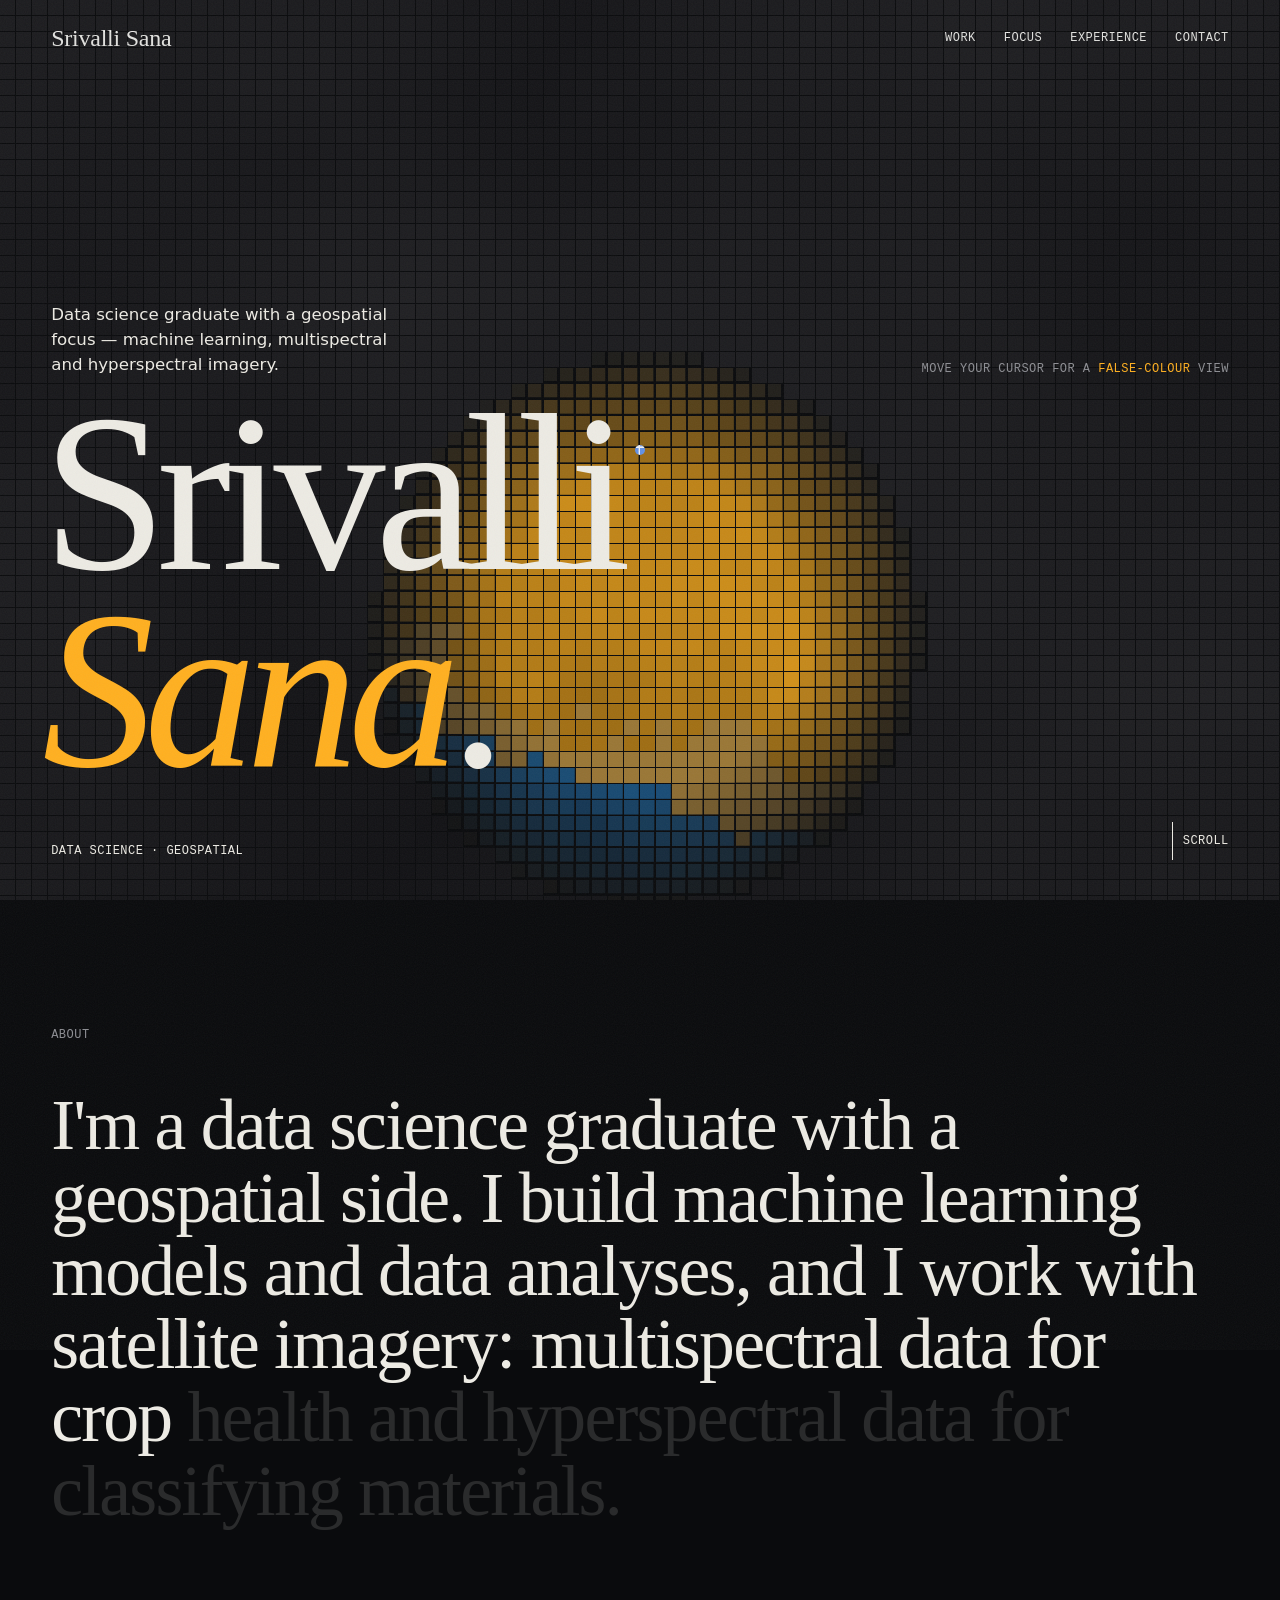
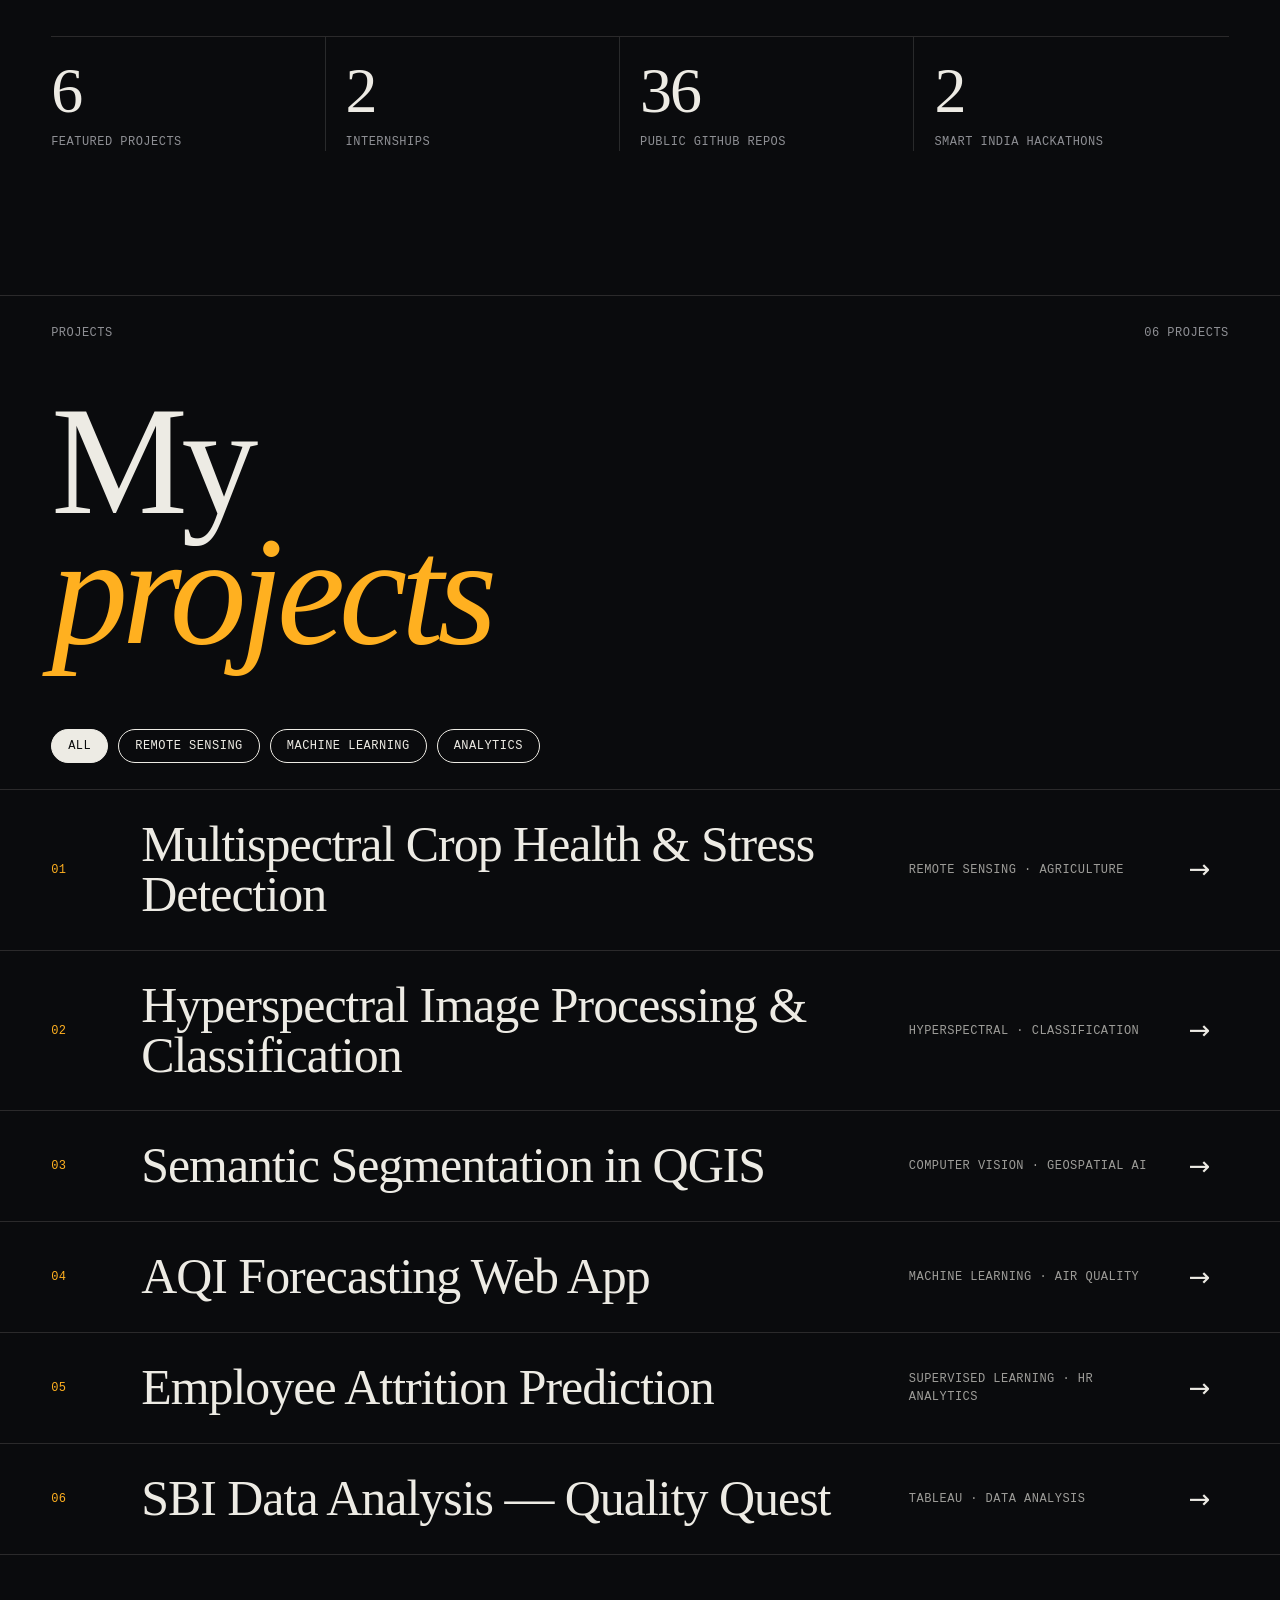
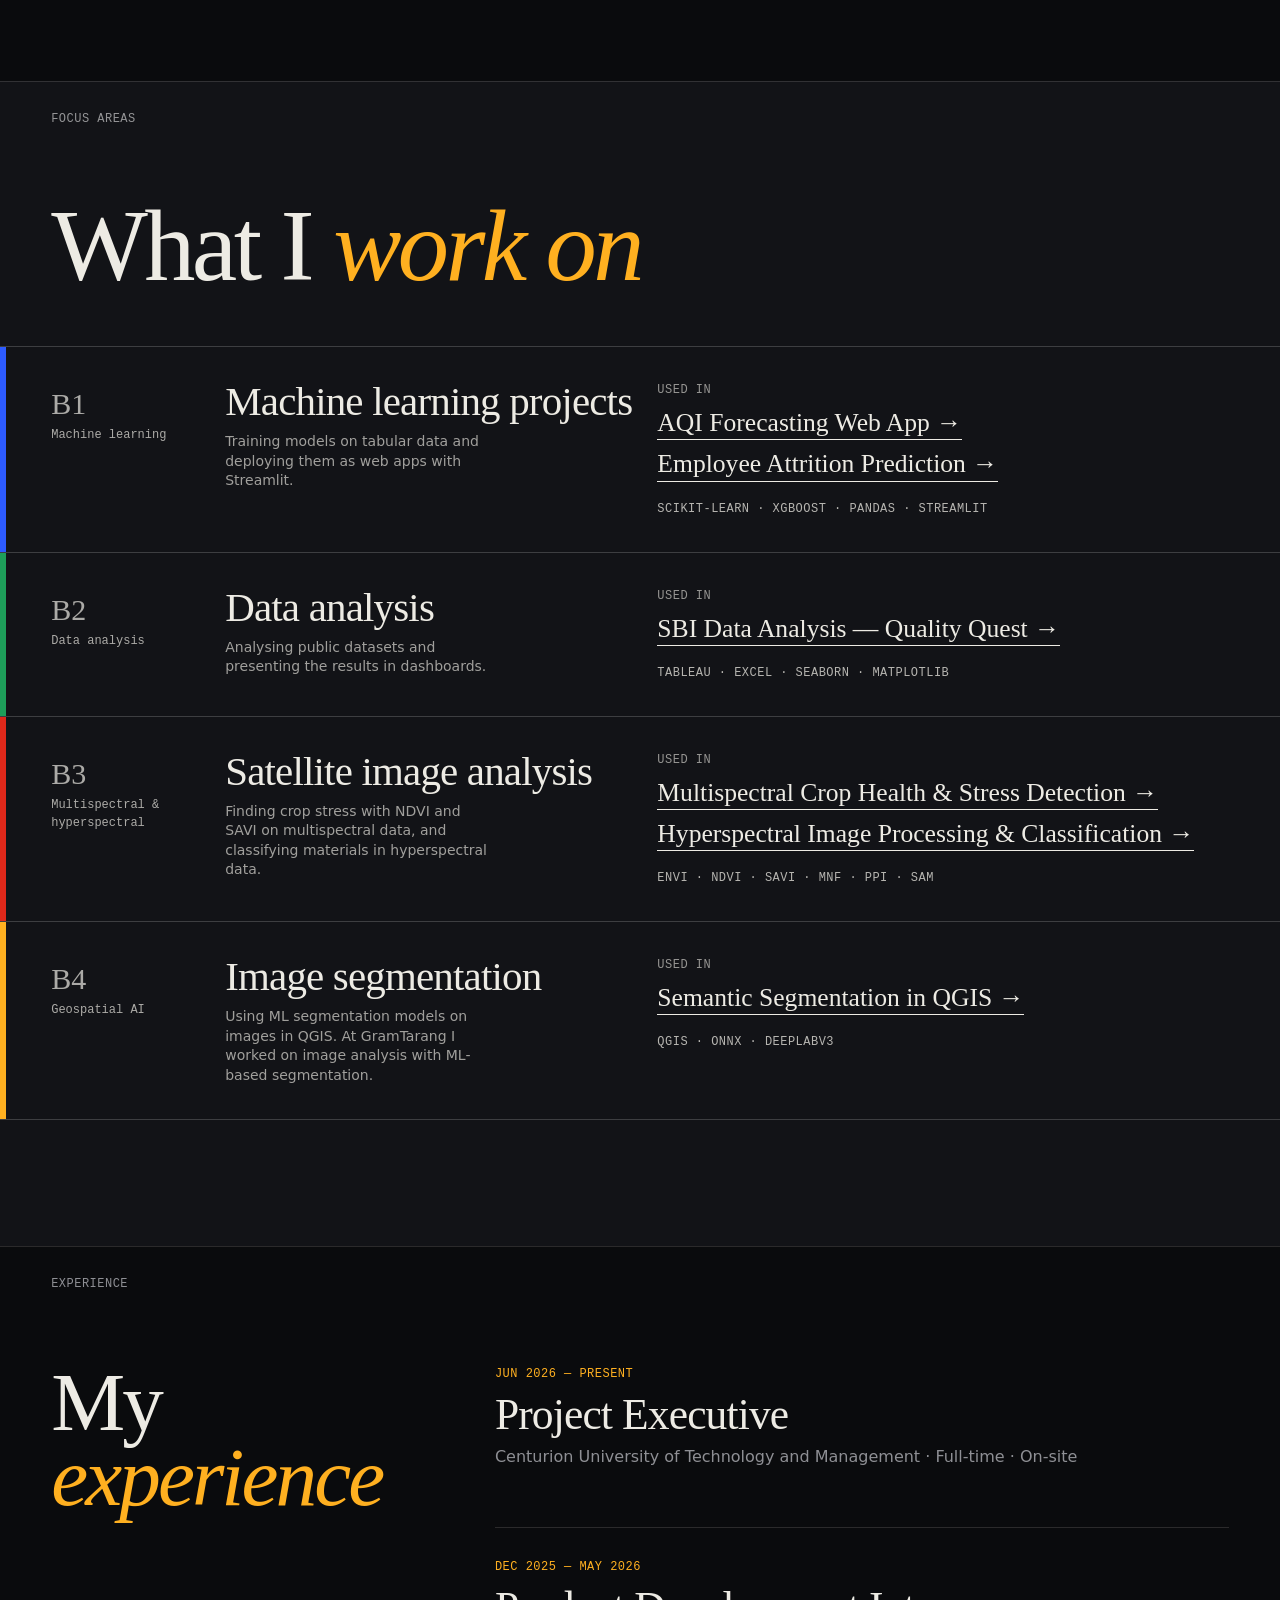
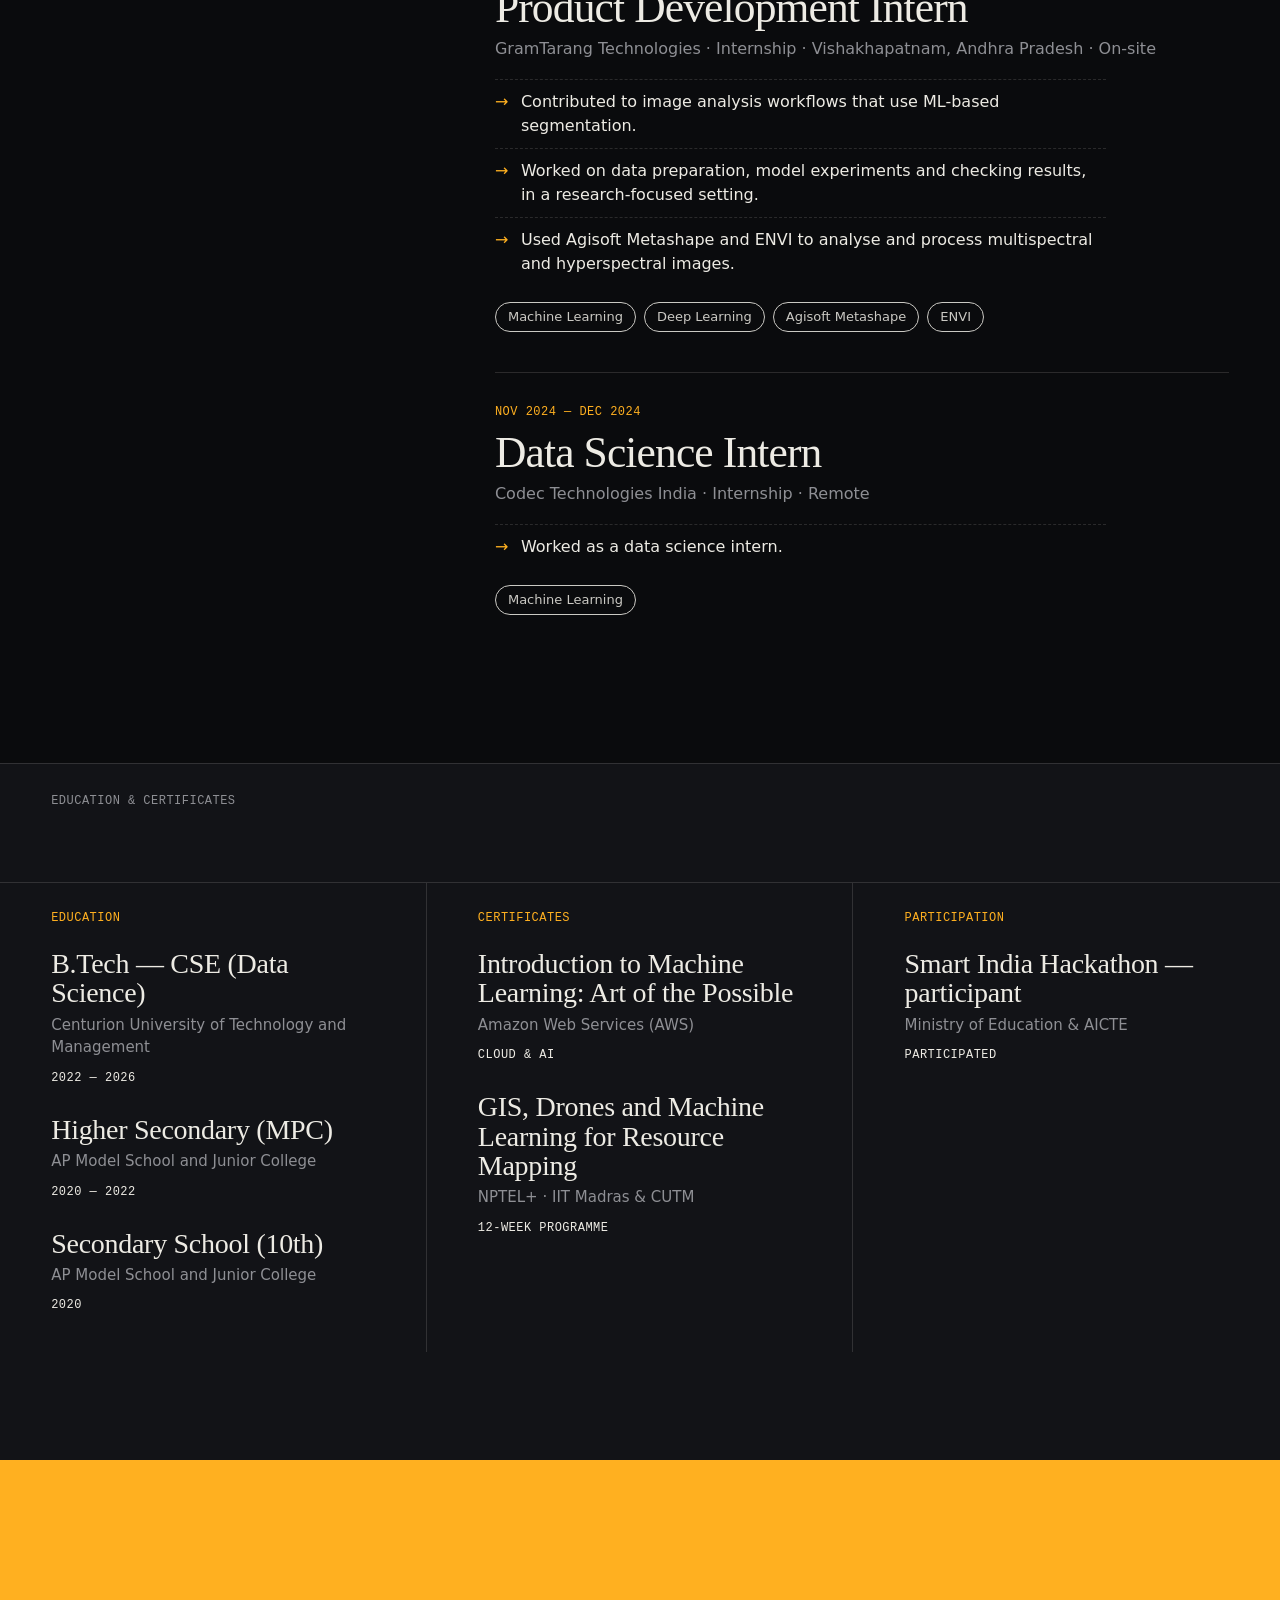
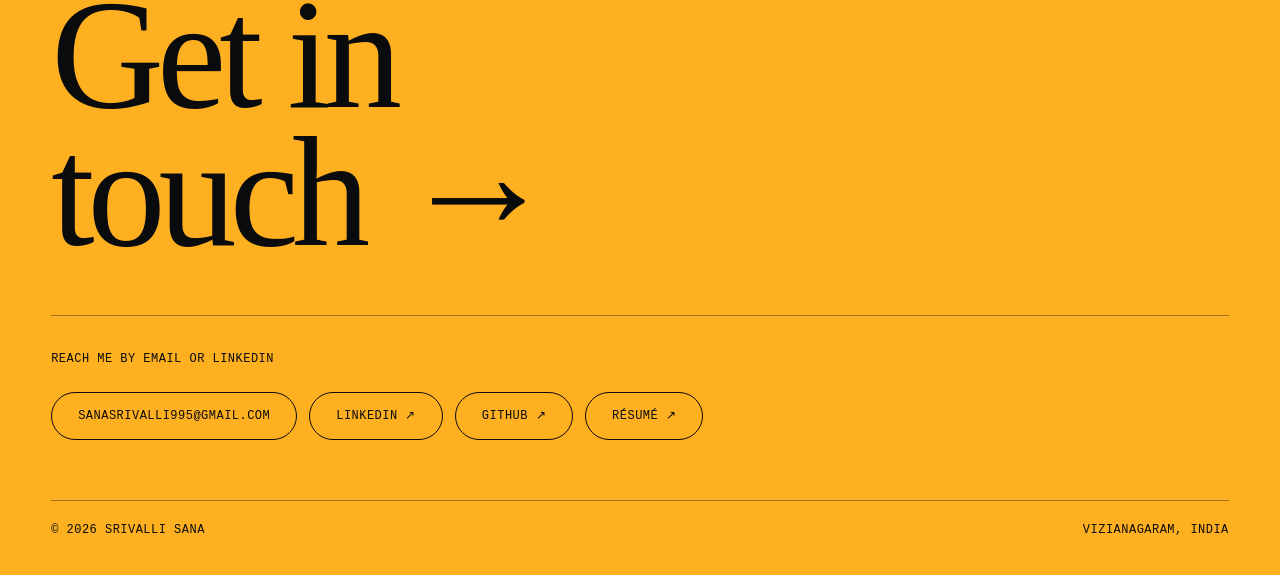
==== commit d20b10c4: "Update experience from LinkedIn Add Project Executive role at Centurion University; GramTarang inter" ====
--- a/index.html
+++ b/index.html
@@ -413,10 +413,11 @@
  {n:'B1',nm:'Machine learning',c:'#2D5BFF',t:'Machine learning projects',d:'Training models on tabular data and deploying them as web apps with Streamlit.',u:['aqi','att'],s:'scikit-learn · XGBoost · Pandas · Streamlit'},
  {n:'B2',nm:'Data analysis',c:'#1E9E5A',t:'Data analysis',d:'Analysing public datasets and presenting the results in dashboards.',u:['sbi'],s:'Tableau · Excel · Seaborn · Matplotlib'},
  {n:'B3',nm:'Multispectral & hyperspectral',c:'#E0281A',t:'Satellite image analysis',d:'Finding crop stress with NDVI and SAVI on multispectral data, and classifying materials in hyperspectral data.',u:['mca','hsi'],s:'ENVI · NDVI · SAVI · MNF · PPI · SAM'},
- {n:'B4',nm:'Geospatial AI',c:'var(--nir)',t:'Image segmentation',d:'Using ML segmentation models on images in QGIS. At GramTarang I work on image analysis with ML-based segmentation.',u:['seg'],s:'QGIS · ONNX · DeepLabV3'}
+ {n:'B4',nm:'Geospatial AI',c:'var(--nir)',t:'Image segmentation',d:'Using ML segmentation models on images in QGIS. At GramTarang I worked on image analysis with ML-based segmentation.',u:['seg'],s:'QGIS · ONNX · DeepLabV3'}
 ];
 const JOBS=[
- {w:'Dec 2025 — Present',r:'Product Development Intern',c:'GramTarang Technologies · Internship · Vishakhapatnam, Andhra Pradesh · On-site',b:['Contributing to image analysis workflows that use ML-based segmentation.','Working on data preparation, model experiments and checking results, in a research-focused setting.'],t:['Machine Learning','Deep Learning']},
+ {w:'Jun 2026 — Present',r:'Project Executive',c:'Centurion University of Technology and Management · Full-time · On-site',b:[],t:[]},
+ {w:'Dec 2025 — May 2026',r:'Product Development Intern',c:'GramTarang Technologies · Internship · Vishakhapatnam, Andhra Pradesh · On-site',b:['Contributed to image analysis workflows that use ML-based segmentation.','Worked on data preparation, model experiments and checking results, in a research-focused setting.','Used Agisoft Metashape and ENVI to analyse and process multispectral and hyperspectral images.'],t:['Machine Learning','Deep Learning','Agisoft Metashape','ENVI']},
  {w:'Nov 2024 — Dec 2024',r:'Data Science Intern',c:'Codec Technologies India · Internship · Remote',b:['Worked as a data science intern.'],t:['Machine Learning']}
 ];
 const EDU=[
@@ -476,8 +477,8 @@
 $('#jobs').innerHTML=JOBS.map(j=>`
   <div class="job rv">
     <div class="when mono">${j.w}</div><h3>${j.r}</h3><div class="co">${j.c}</div>
-    <ul>${j.b.map(x=>`<li>${x}</li>`).join('')}</ul>
-    <div class="tags">${j.t.map(x=>`<span>${x}</span>`).join('')}</div>
+    ${j.b.length?`<ul>${j.b.map(x=>`<li>${x}</li>`).join('')}</ul>`:''}
+    ${j.t.length?`<div class="tags">${j.t.map(x=>`<span>${x}</span>`).join('')}</div>`:''}
     ${j.l?`<a class="rp mono" href="${j.l}" target="_blank" rel="noopener" data-link>Notebooks on GitHub ↗</a>`:''}
   </div>`).join('');
 
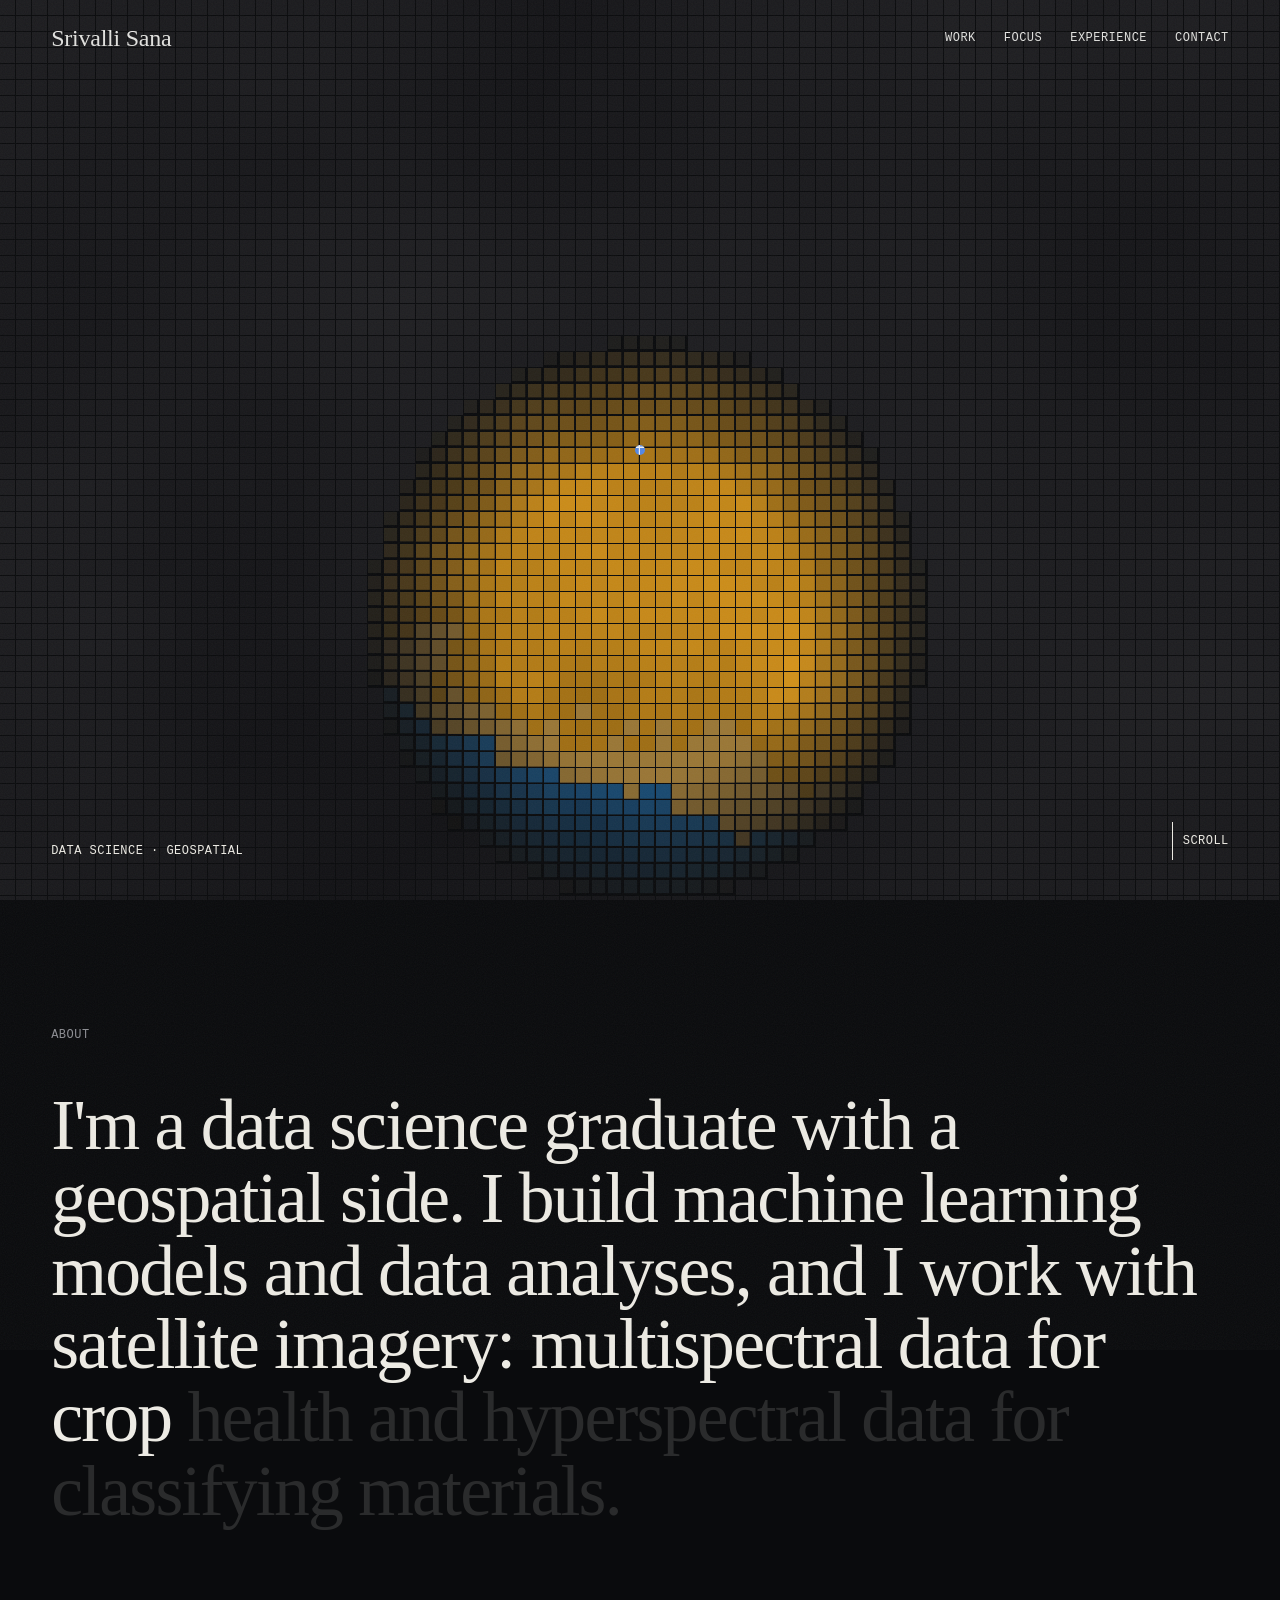
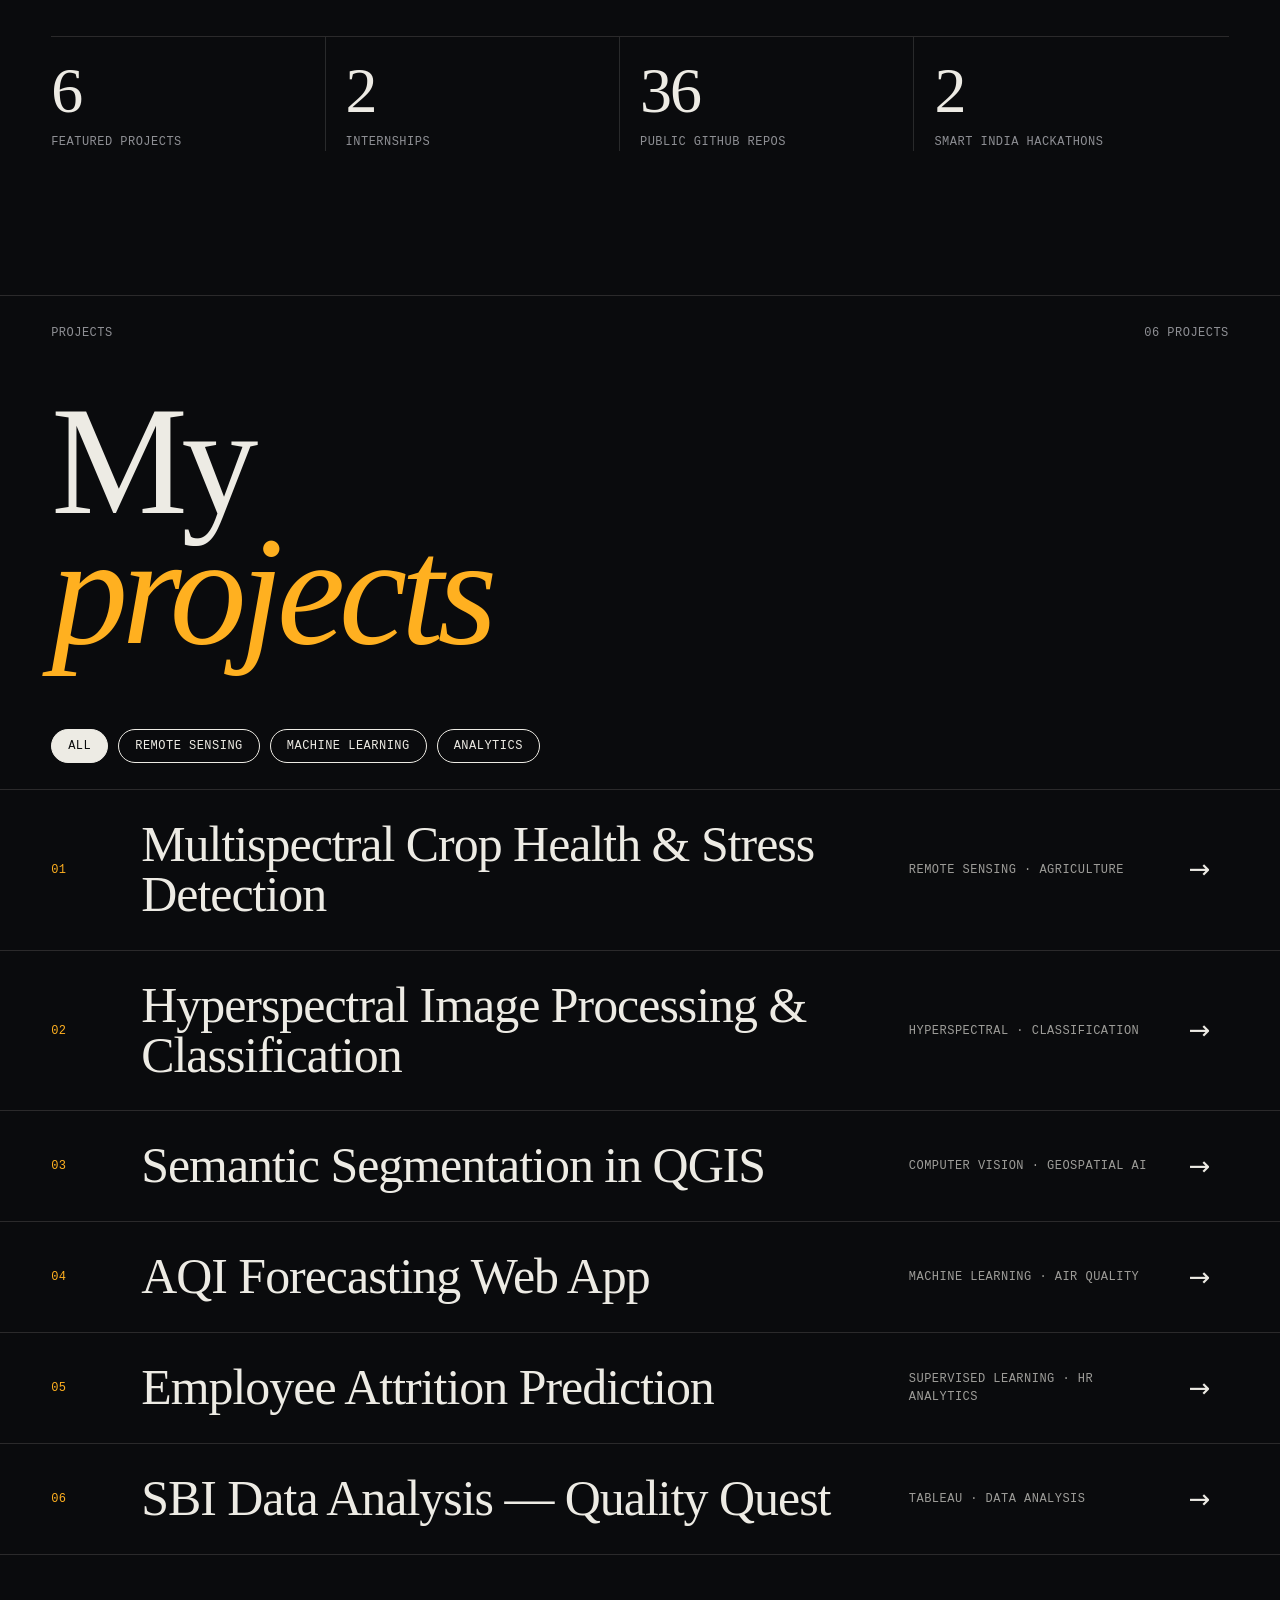
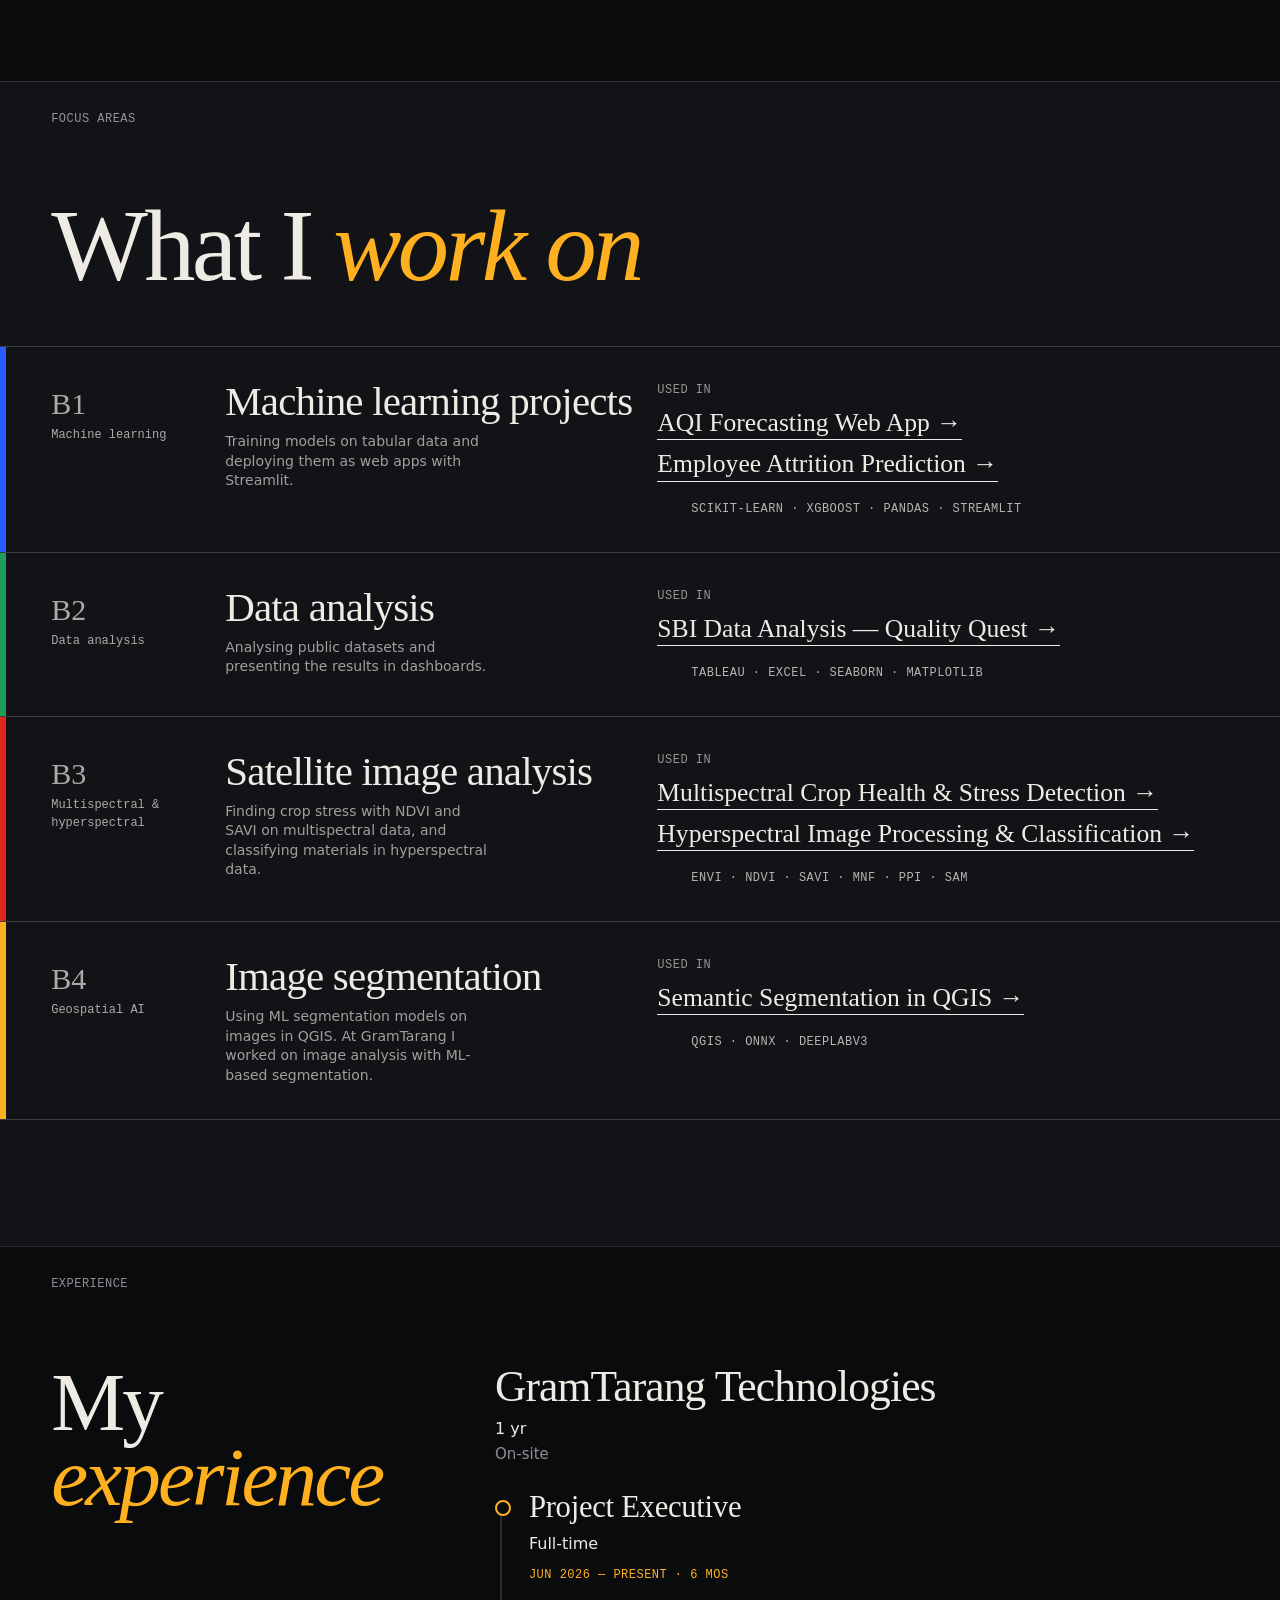
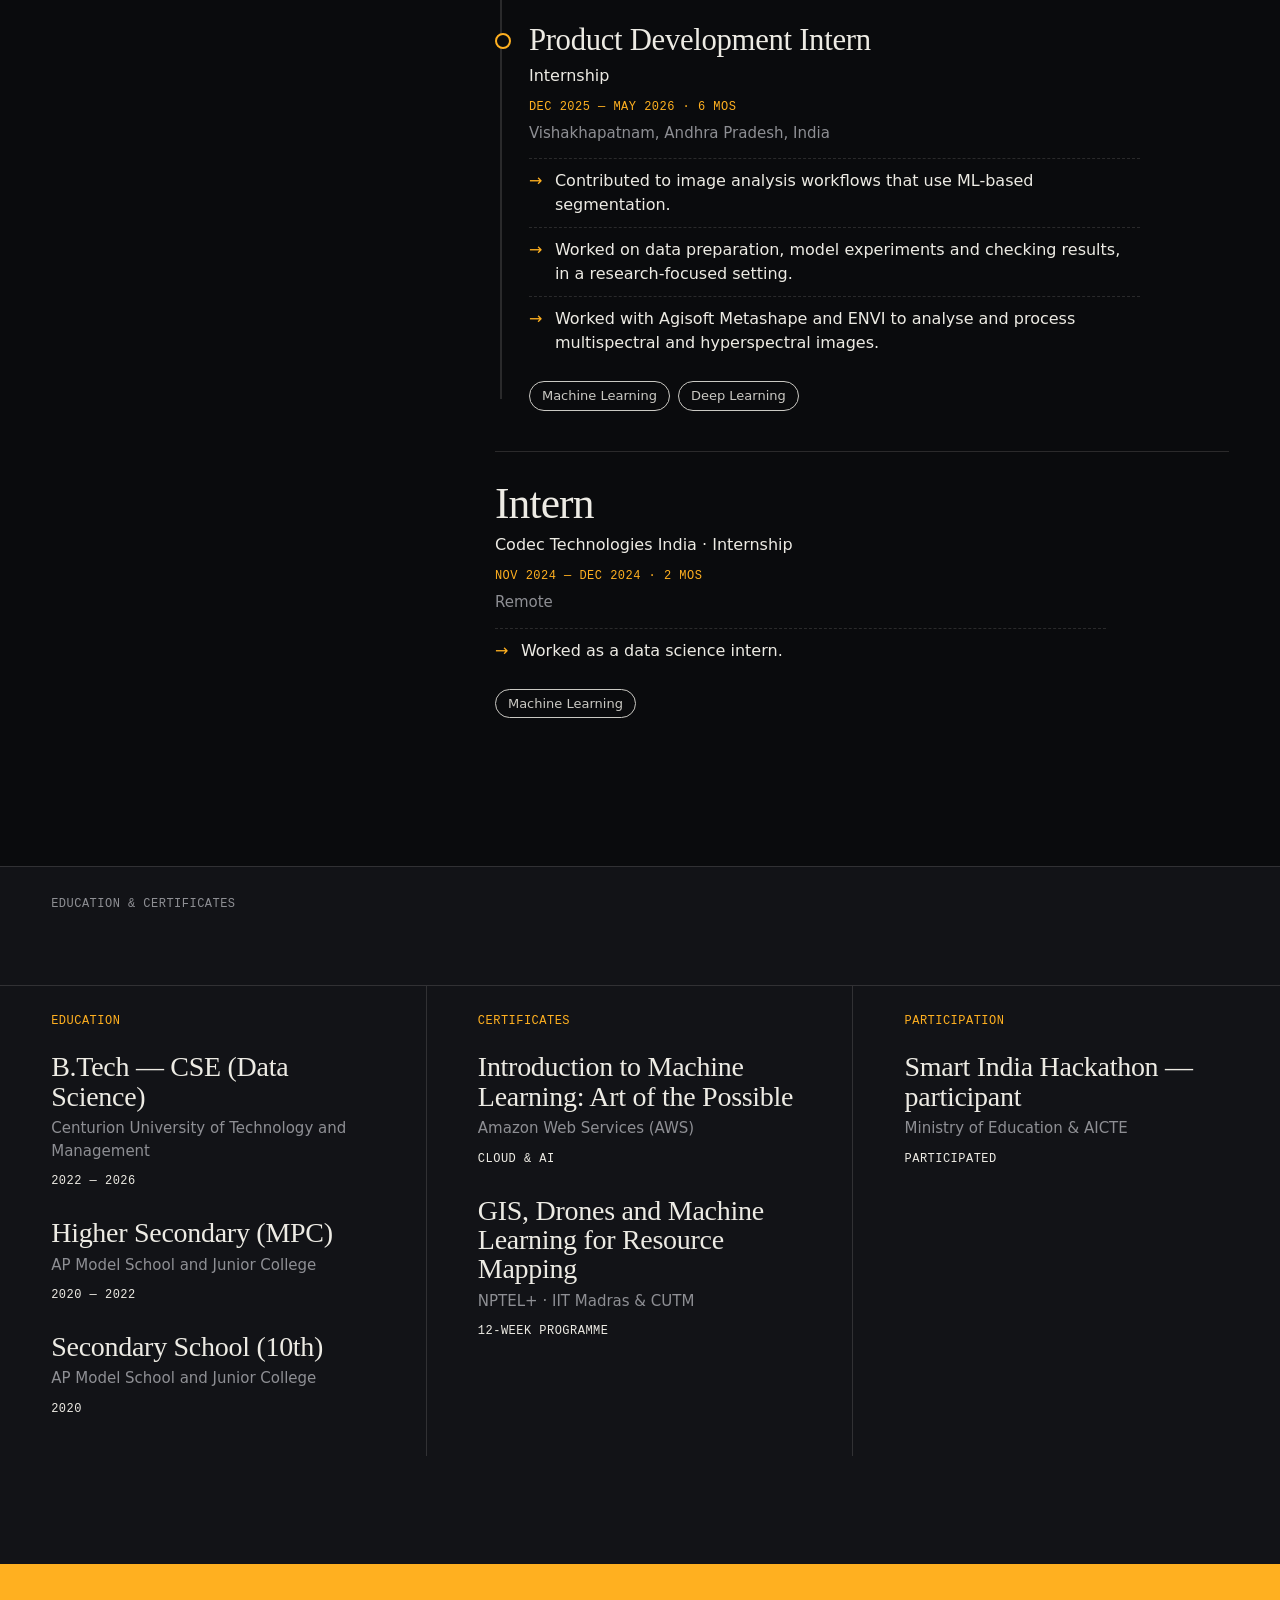
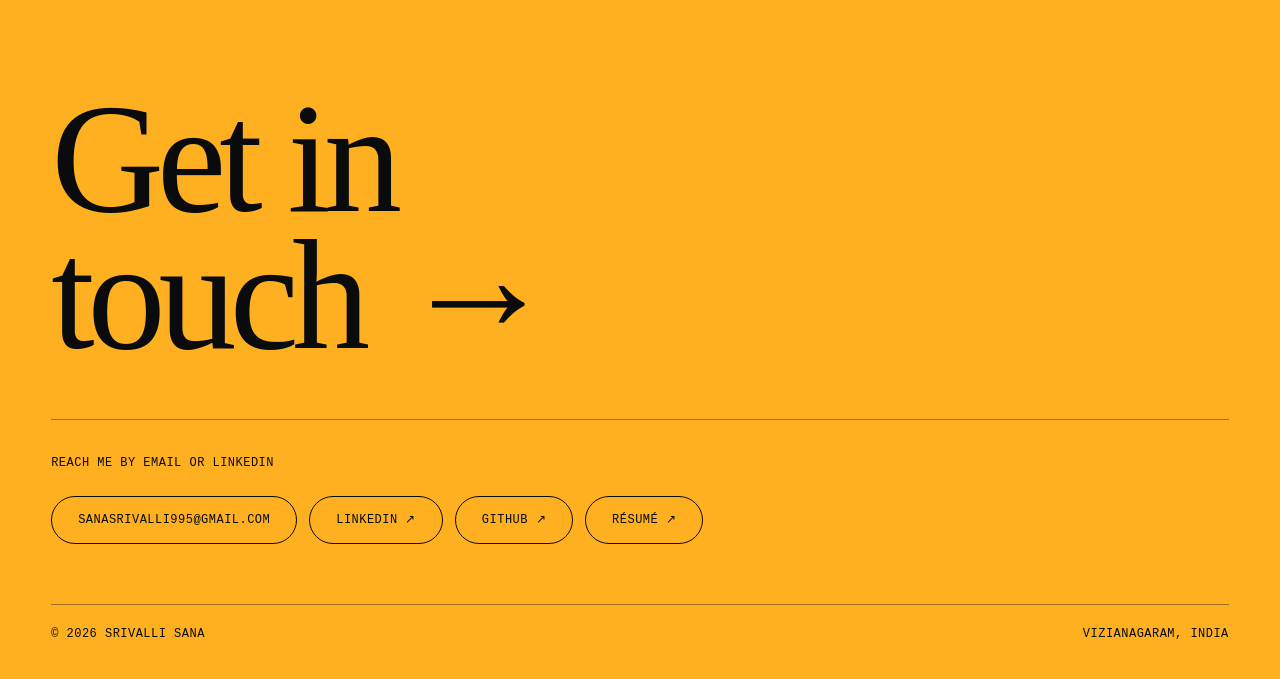
==== commit 016bf612: "Group experience by company like LinkedIn Project Executive and Product Development Intern now sit u" ====
--- a/index.html
+++ b/index.html
@@ -163,14 +163,21 @@
 .exp-g h2{font-family:var(--serif);font-weight:400;font-size:clamp(46px,6.5vw,110px);line-height:.9;letter-spacing:-.035em;position:sticky;top:90px;align-self:start}
 .job{padding:30px 0 40px;border-top:1px solid var(--line)}
 .job:first-child{border-top:0;padding-top:0}
-.job .when{color:var(--nir);margin-bottom:10px}
+.job .when{color:var(--nir);margin:10px 0 6px}
 .job h3{font-family:var(--serif);font-weight:400;font-size:clamp(30px,3.4vw,54px);line-height:1;letter-spacing:-.02em}
-.job .co{margin:8px 0 18px;color:var(--ink-2)}
-.job ul{list-style:none;max-width:60ch}
+.job .sub{margin-top:8px;color:var(--ink)}
+.job .loc{color:var(--ink-2);font-size:15px;margin-top:2px}
+.job ul{list-style:none;max-width:60ch;margin-top:14px}
 .job li{padding:10px 0 10px 26px;position:relative;border-top:1px dashed var(--line)}
 .job li::before{content:"→";position:absolute;left:0;color:var(--nir)}
 .job .tags{margin-top:16px}
 .job .tags span{font-size:13px;padding:4px 12px}
+.tl{margin-top:26px;padding-left:34px;position:relative}
+.tl::before{content:"";position:absolute;left:5px;top:12px;bottom:12px;width:2px;background:var(--line)}
+.role{position:relative;padding-bottom:34px}
+.role:last-child{padding-bottom:0}
+.role::before{content:"";position:absolute;left:-34px;top:9px;width:12px;height:12px;border-radius:50%;background:var(--paper);border:2px solid var(--nir)}
+.role h4{font-family:var(--serif);font-weight:400;font-size:clamp(24px,2.4vw,36px);line-height:1.05;letter-spacing:-.01em}
 .job a.rp{display:inline-block;margin-top:16px;border-bottom:1px solid;padding-bottom:2px}
 @media(max-width:900px){.exp-g{grid-template-columns:1fr}.exp-g h2{position:static}}
 
@@ -416,9 +423,13 @@
  {n:'B4',nm:'Geospatial AI',c:'var(--nir)',t:'Image segmentation',d:'Using ML segmentation models on images in QGIS. At GramTarang I worked on image analysis with ML-based segmentation.',u:['seg'],s:'QGIS · ONNX · DeepLabV3'}
 ];
 const JOBS=[
- {w:'Jun 2026 — Present',r:'Project Executive',c:'Centurion University of Technology and Management · Full-time · On-site',b:[],t:[]},
- {w:'Dec 2025 — May 2026',r:'Product Development Intern',c:'GramTarang Technologies · Internship · Vishakhapatnam, Andhra Pradesh · On-site',b:['Contributed to image analysis workflows that use ML-based segmentation.','Worked on data preparation, model experiments and checking results, in a research-focused setting.','Used Agisoft Metashape and ENVI to analyse and process multispectral and hyperspectral images.'],t:['Machine Learning','Deep Learning','Agisoft Metashape','ENVI']},
- {w:'Nov 2024 — Dec 2024',r:'Data Science Intern',c:'Codec Technologies India · Internship · Remote',b:['Worked as a data science intern.'],t:['Machine Learning']}
+ {co:'GramTarang Technologies',total:'1 yr',place:'On-site',roles:[
+  {r:'Project Executive',type:'Full-time',w:'Jun 2026 — Present',dur:'6 mos',b:[],t:[]},
+  {r:'Product Development Intern',type:'Internship',w:'Dec 2025 — May 2026',dur:'6 mos',loc:'Vishakhapatnam, Andhra Pradesh, India',
+   b:['Contributed to image analysis workflows that use ML-based segmentation.','Worked on data preparation, model experiments and checking results, in a research-focused setting.','Worked with Agisoft Metashape and ENVI to analyse and process multispectral and hyperspectral images.'],
+   t:['Machine Learning','Deep Learning']}]},
+ {co:'Codec Technologies India',place:'Remote',roles:[
+  {r:'Intern',type:'Internship',w:'Nov 2024 — Dec 2024',dur:'2 mos',loc:'Remote',b:['Worked as a data science intern.'],t:['Machine Learning']}]}
 ];
 const EDU=[
  ['Education',[
@@ -474,12 +485,28 @@
   </div>`).join('');
 $('#bands').addEventListener('click',e=>{const l=e.target.closest('[data-open]');if(!l)return;e.preventDefault();openCase(+l.dataset.open,e.clientX,e.clientY)});
 
-$('#jobs').innerHTML=JOBS.map(j=>`
+const roleHtml=q=>`
+    <div class="role">
+      <h4>${q.r}</h4>
+      <div class="sub">${q.type}</div>
+      <div class="when mono">${q.w} · ${q.dur}</div>
+      ${q.loc?`<div class="loc">${q.loc}</div>`:''}
+      ${q.b.length?`<ul>${q.b.map(t=>`<li>${t}</li>`).join('')}</ul>`:''}
+      ${q.t.length?`<div class="tags">${q.t.map(t=>`<span>${t}</span>`).join('')}</div>`:''}
+    </div>`;
+$('#jobs').innerHTML=JOBS.map(j=>j.roles.length>1?`
   <div class="job rv">
-    <div class="when mono">${j.w}</div><h3>${j.r}</h3><div class="co">${j.c}</div>
-    ${j.b.length?`<ul>${j.b.map(x=>`<li>${x}</li>`).join('')}</ul>`:''}
-    ${j.t.length?`<div class="tags">${j.t.map(x=>`<span>${x}</span>`).join('')}</div>`:''}
-    ${j.l?`<a class="rp mono" href="${j.l}" target="_blank" rel="noopener" data-link>Notebooks on GitHub ↗</a>`:''}
+    <h3>${j.co}</h3>
+    <div class="sub">${j.total}</div><div class="loc">${j.place}</div>
+    <div class="tl">${j.roles.map(roleHtml).join('')}</div>
+  </div>`:`
+  <div class="job rv">
+    <h3>${j.roles[0].r}</h3>
+    <div class="sub">${j.co} · ${j.roles[0].type}</div>
+    <div class="when mono">${j.roles[0].w} · ${j.roles[0].dur}</div>
+    <div class="loc">${j.roles[0].loc||j.place}</div>
+    ${j.roles[0].b.length?`<ul>${j.roles[0].b.map(t=>`<li>${t}</li>`).join('')}</ul>`:''}
+    ${j.roles[0].t.length?`<div class="tags">${j.roles[0].t.map(t=>`<span>${t}</span>`).join('')}</div>`:''}
   </div>`).join('');
 
 $('#edug').innerHTML=EDU.map(([h,items])=>`
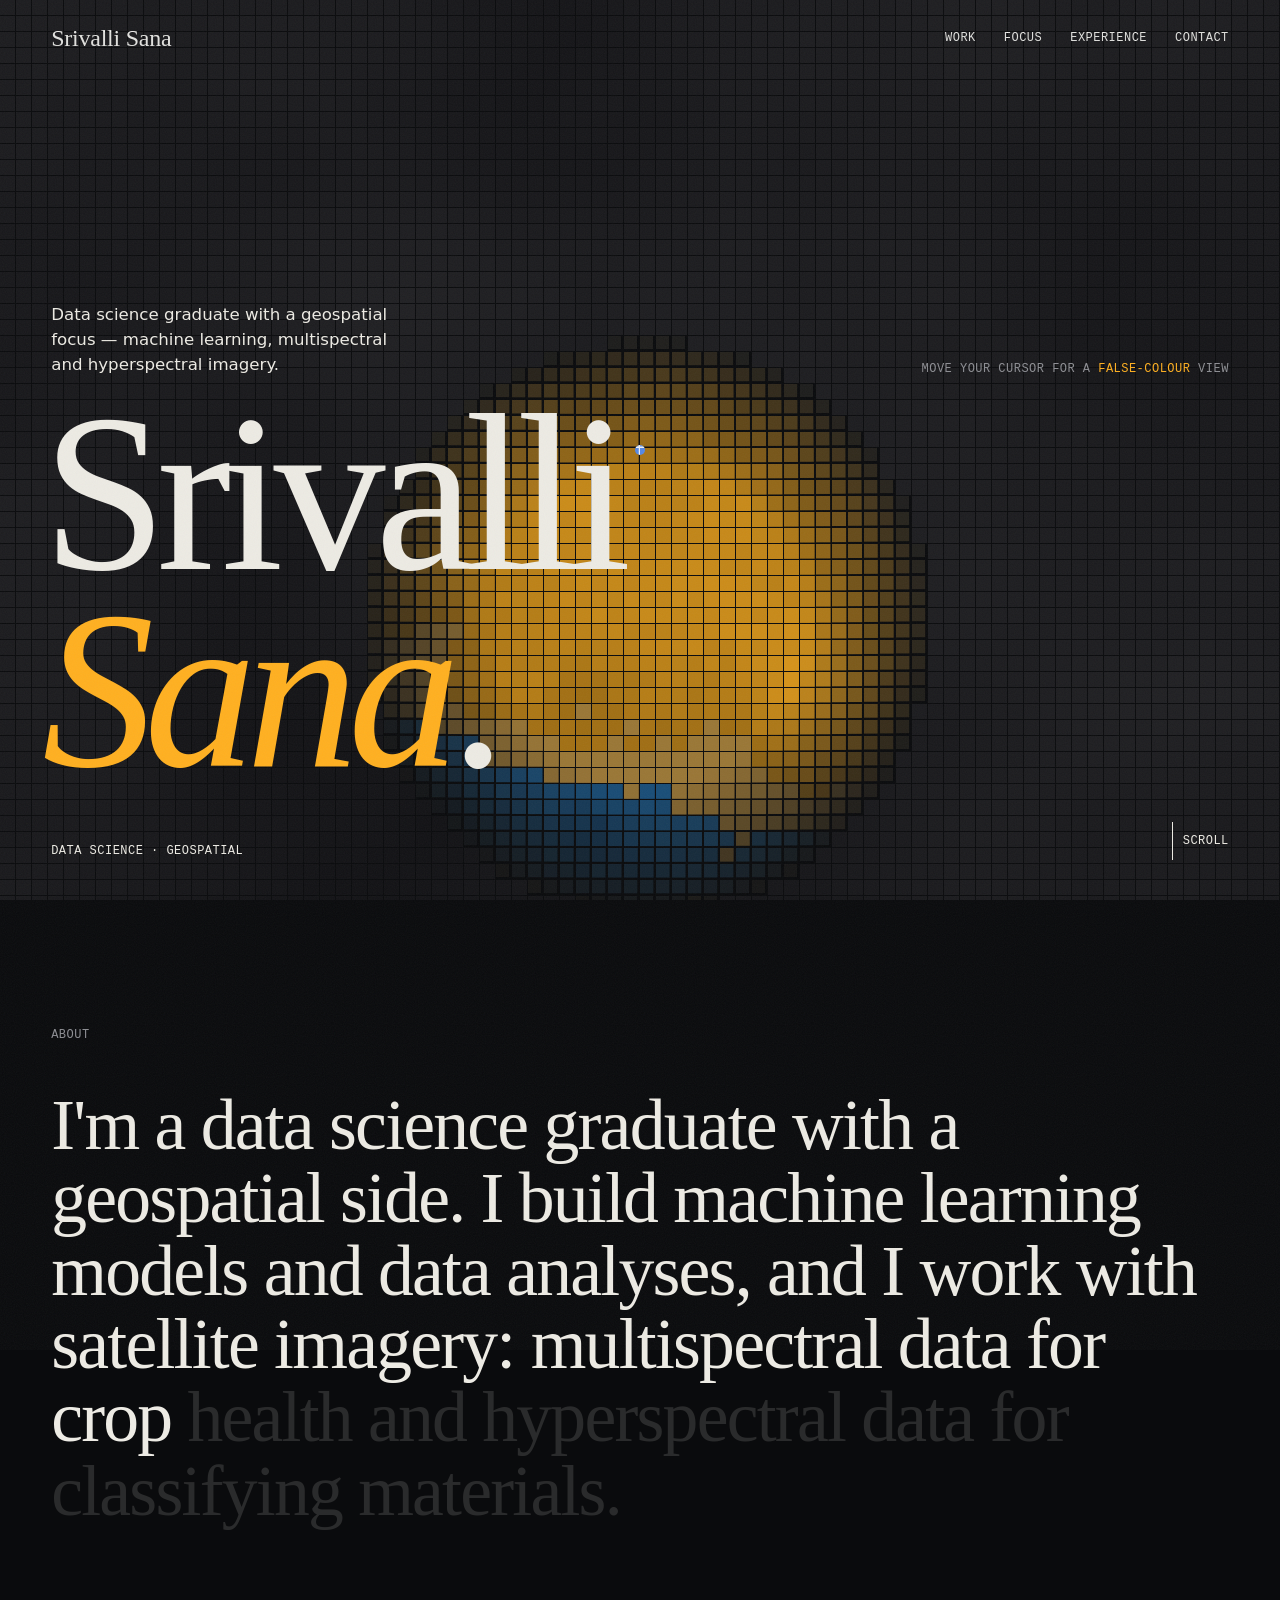
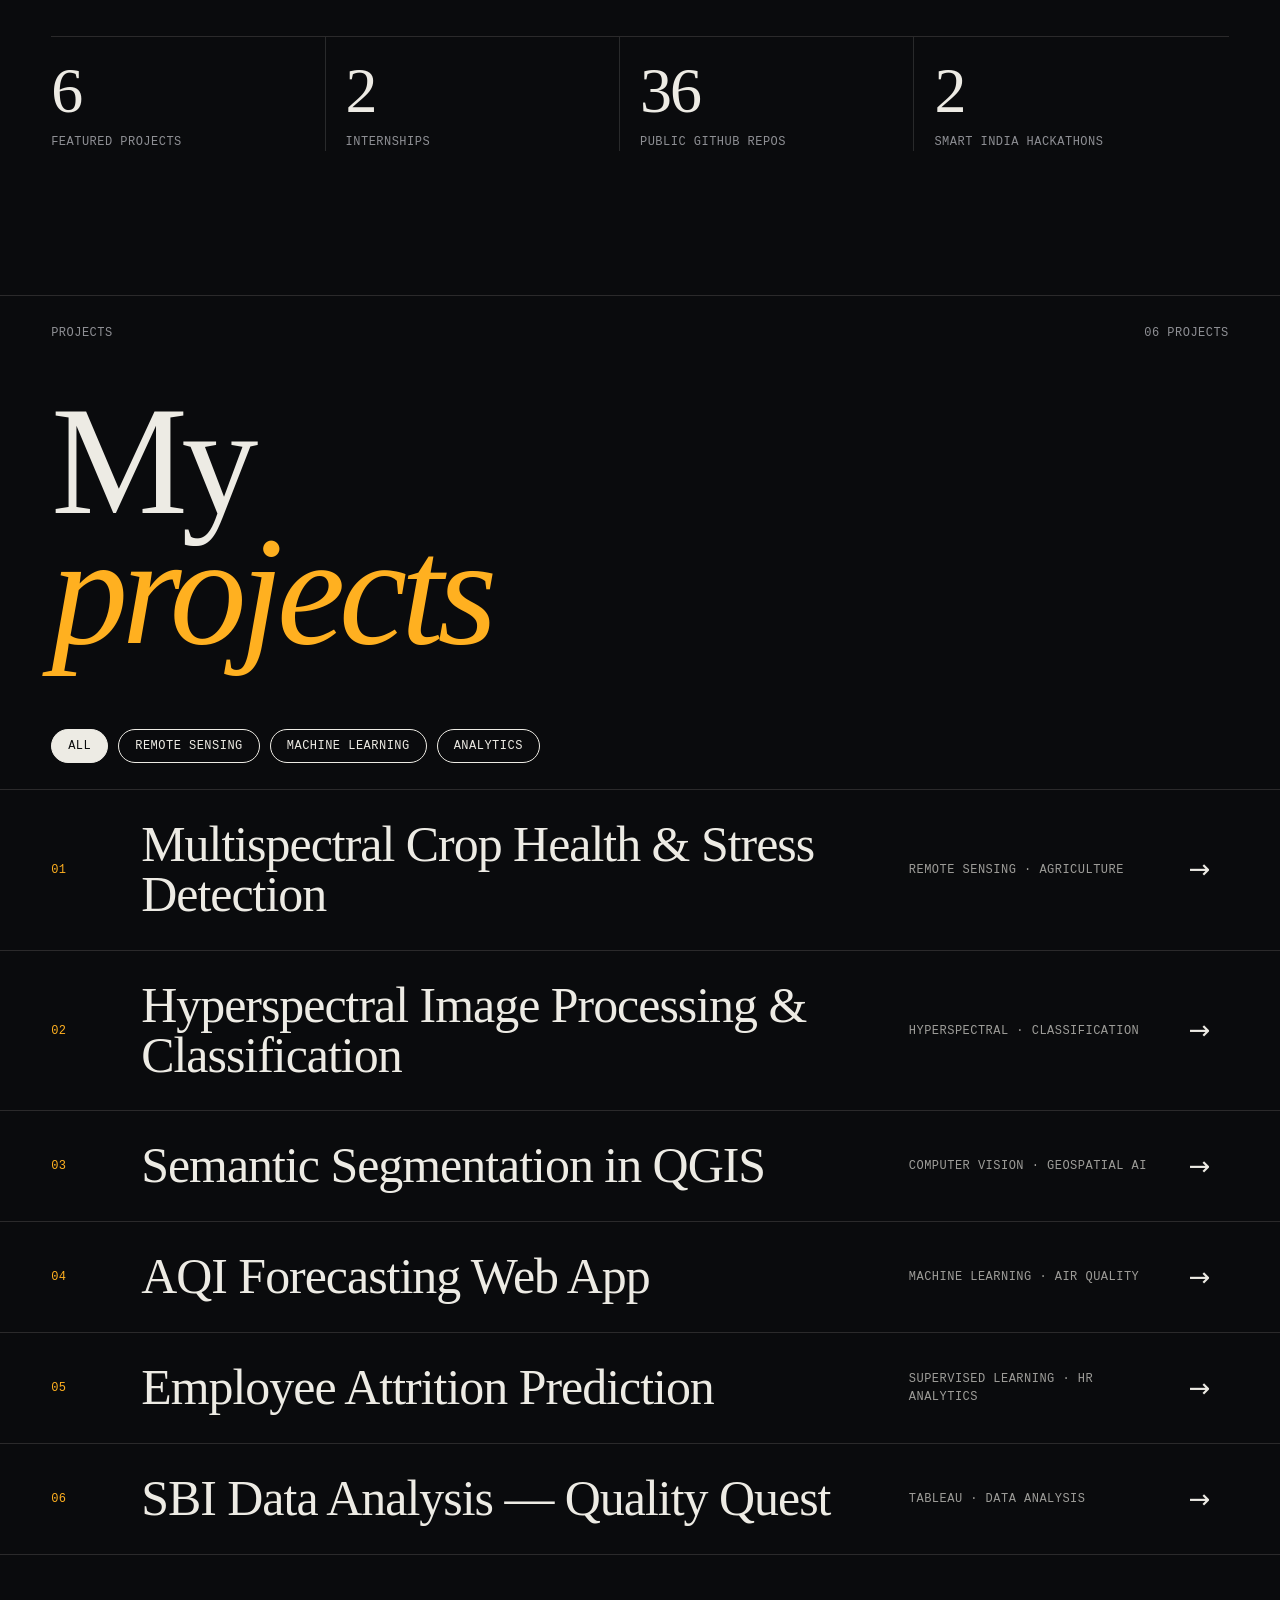
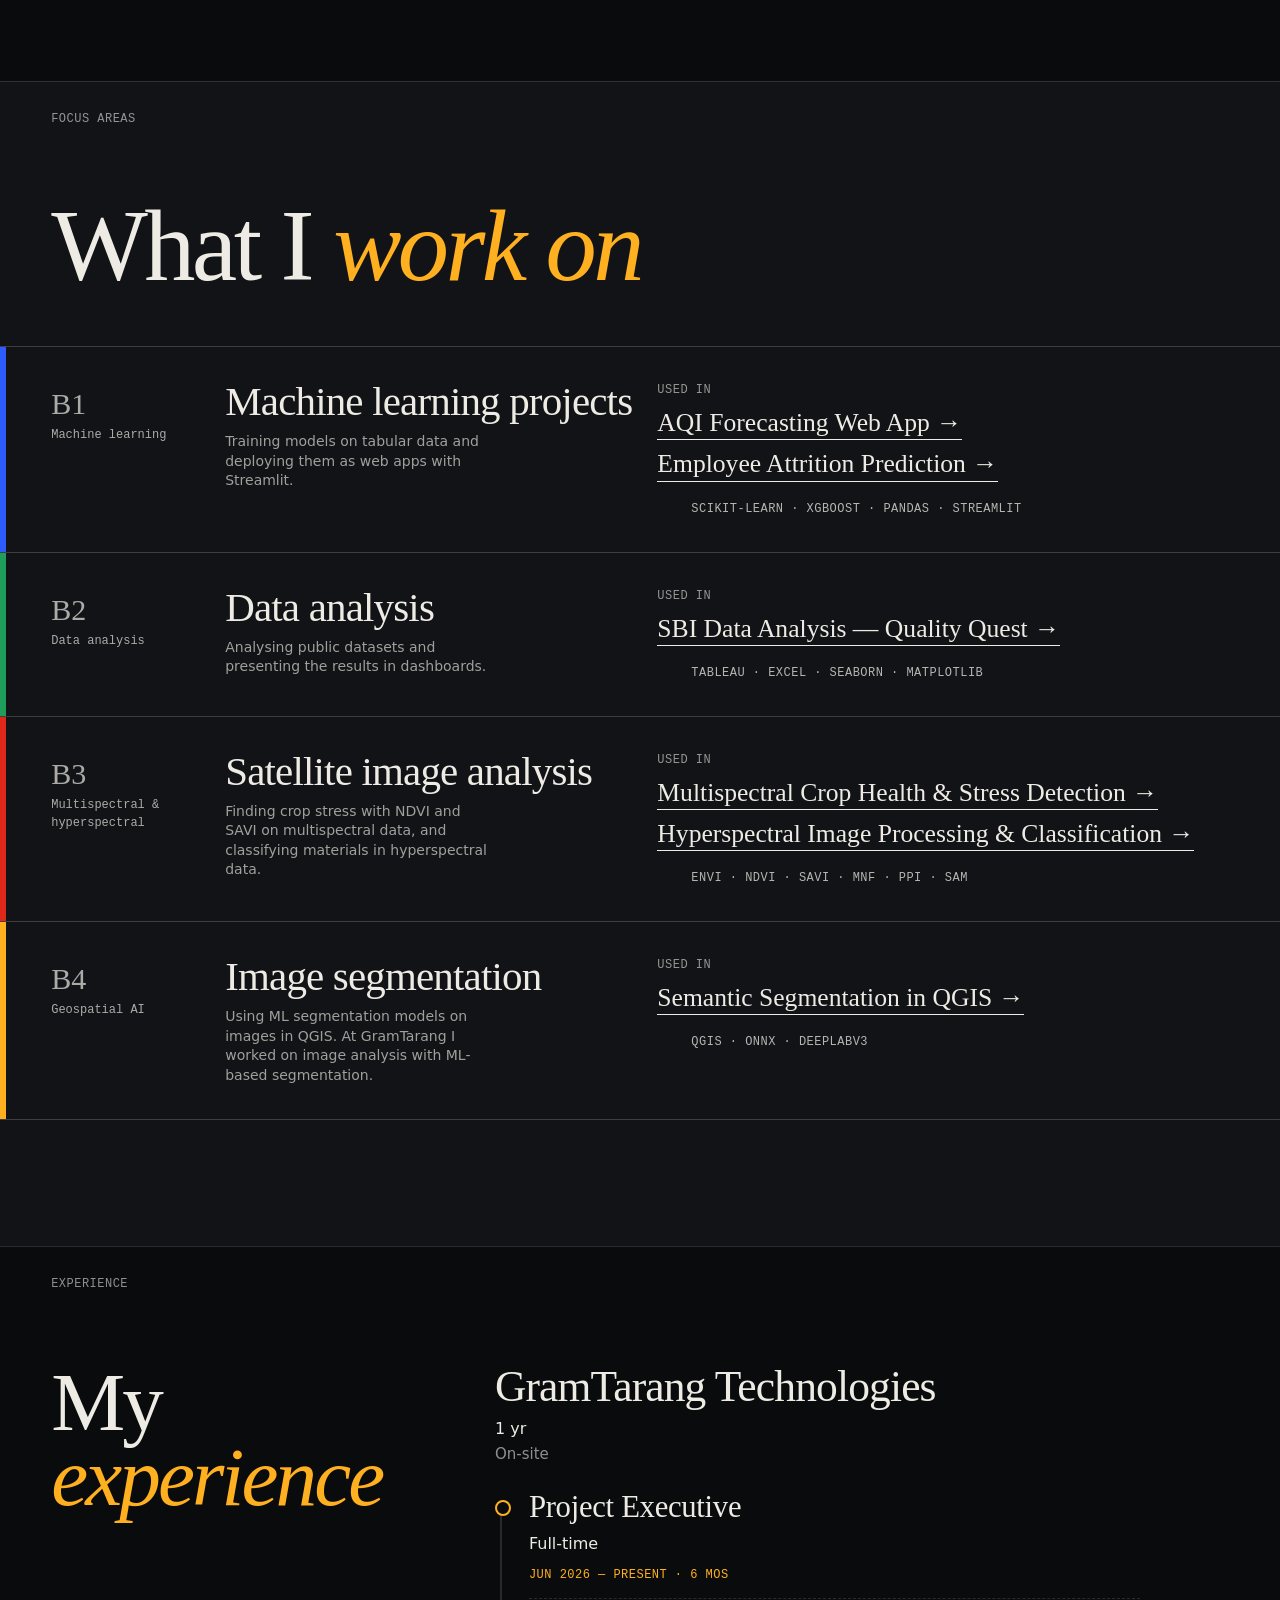
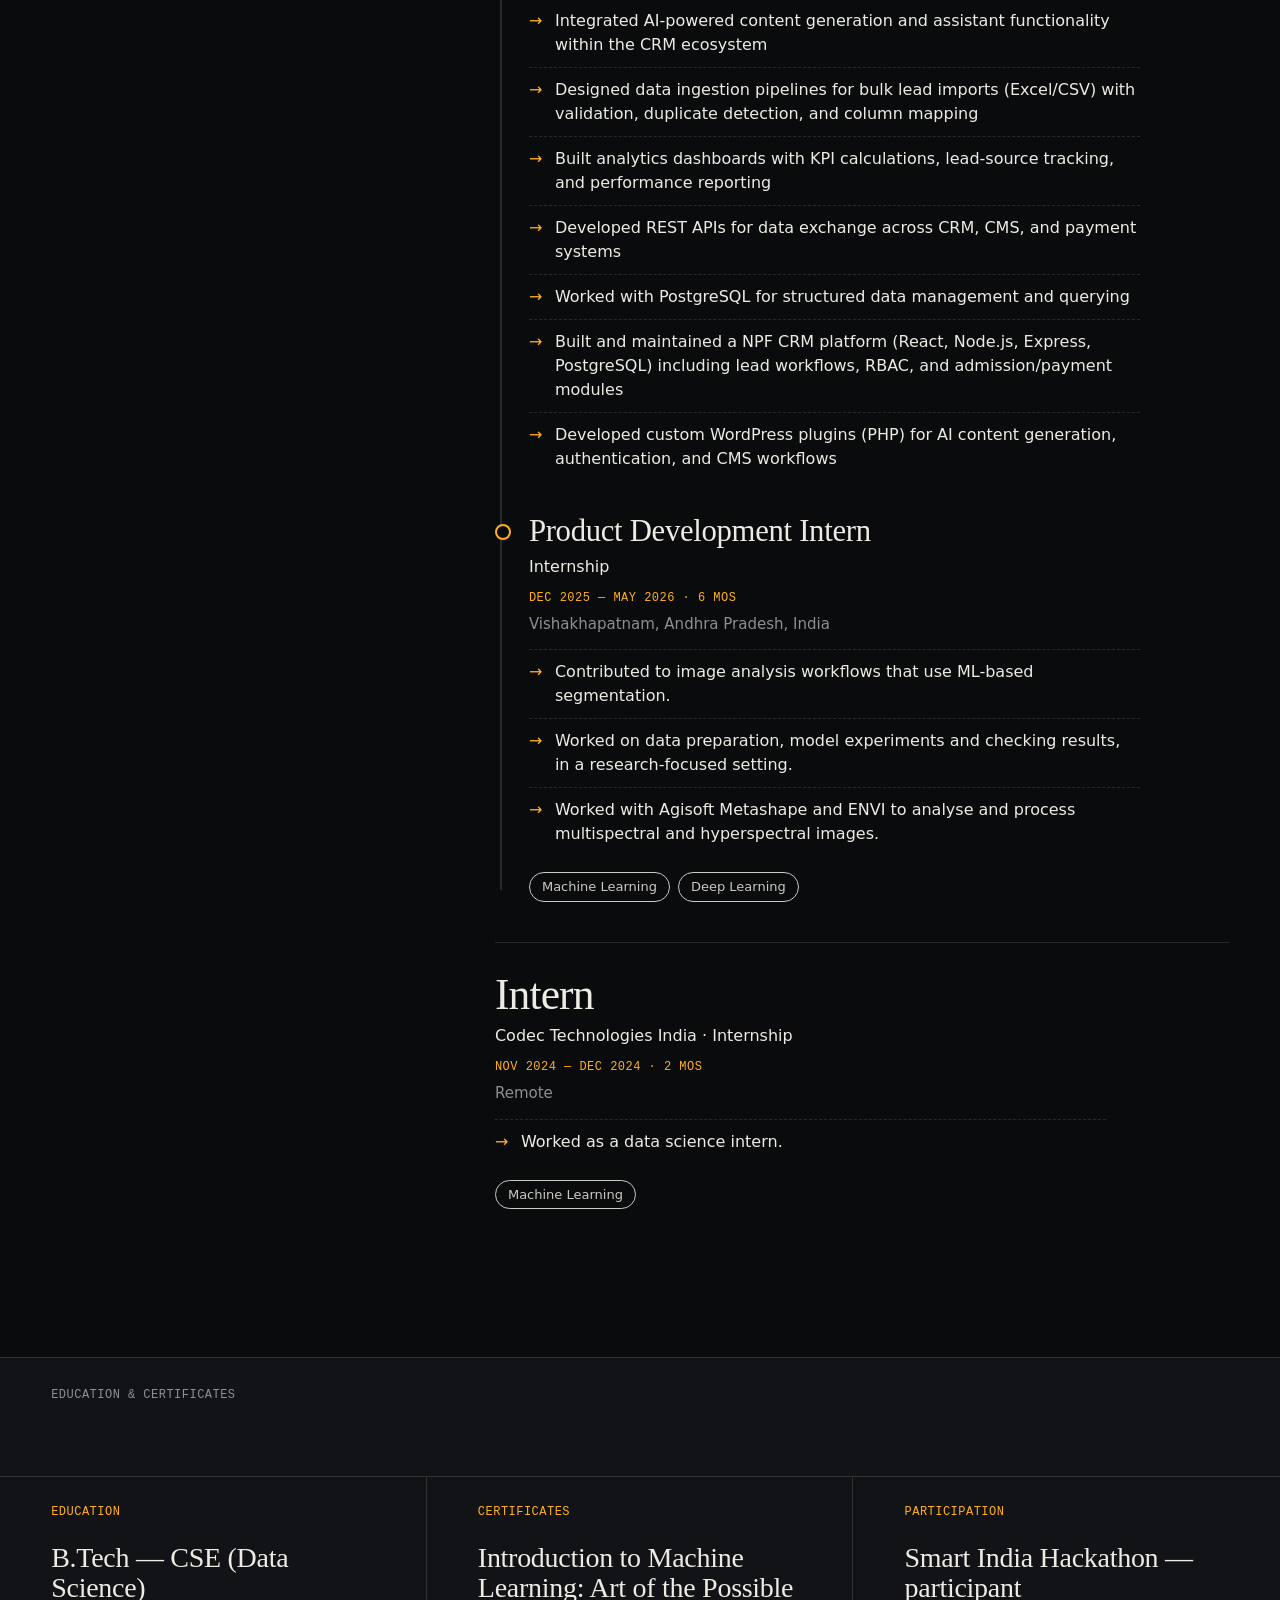
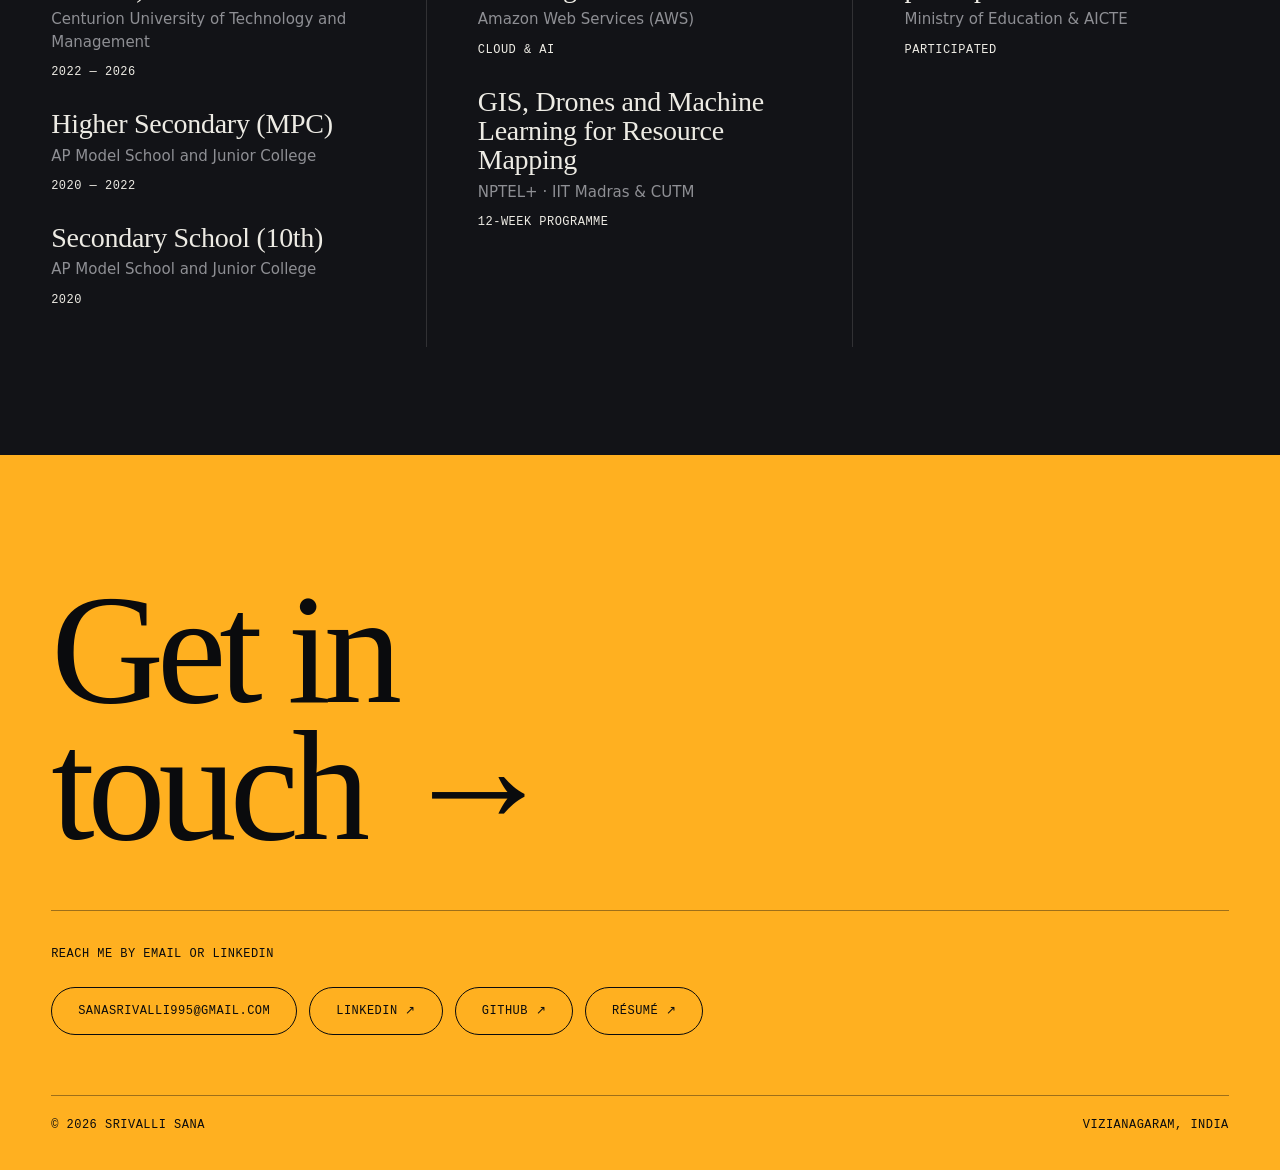
==== commit d6ca38e1: "Add Project Executive responsibilities Co-Authored-By: Claude Sonnet 5.5 <noreply@anthropic.com>" ====
--- a/index.html
+++ b/index.html
@@ -424,7 +424,7 @@
 ];
 const JOBS=[
  {co:'GramTarang Technologies',total:'1 yr',place:'On-site',roles:[
-  {r:'Project Executive',type:'Full-time',w:'Jun 2026 — Present',dur:'6 mos',b:[],t:[]},
+  {r:'Project Executive',type:'Full-time',w:'Jun 2026 — Present',dur:'6 mos',b:['Integrated AI-powered content generation and assistant functionality within the CRM ecosystem','Designed data ingestion pipelines for bulk lead imports (Excel/CSV) with validation, duplicate detection, and column mapping','Built analytics dashboards with KPI calculations, lead-source tracking, and performance reporting','Developed REST APIs for data exchange across CRM, CMS, and payment systems','Worked with PostgreSQL for structured data management and querying','Built and maintained a NPF CRM platform (React, Node.js, Express, PostgreSQL) including lead workflows, RBAC, and admission/payment modules','Developed custom WordPress plugins (PHP) for AI content generation, authentication, and CMS workflows'],t:[]},
   {r:'Product Development Intern',type:'Internship',w:'Dec 2025 — May 2026',dur:'6 mos',loc:'Vishakhapatnam, Andhra Pradesh, India',
    b:['Contributed to image analysis workflows that use ML-based segmentation.','Worked on data preparation, model experiments and checking results, in a research-focused setting.','Worked with Agisoft Metashape and ENVI to analyse and process multispectral and hyperspectral images.'],
    t:['Machine Learning','Deep Learning']}]},
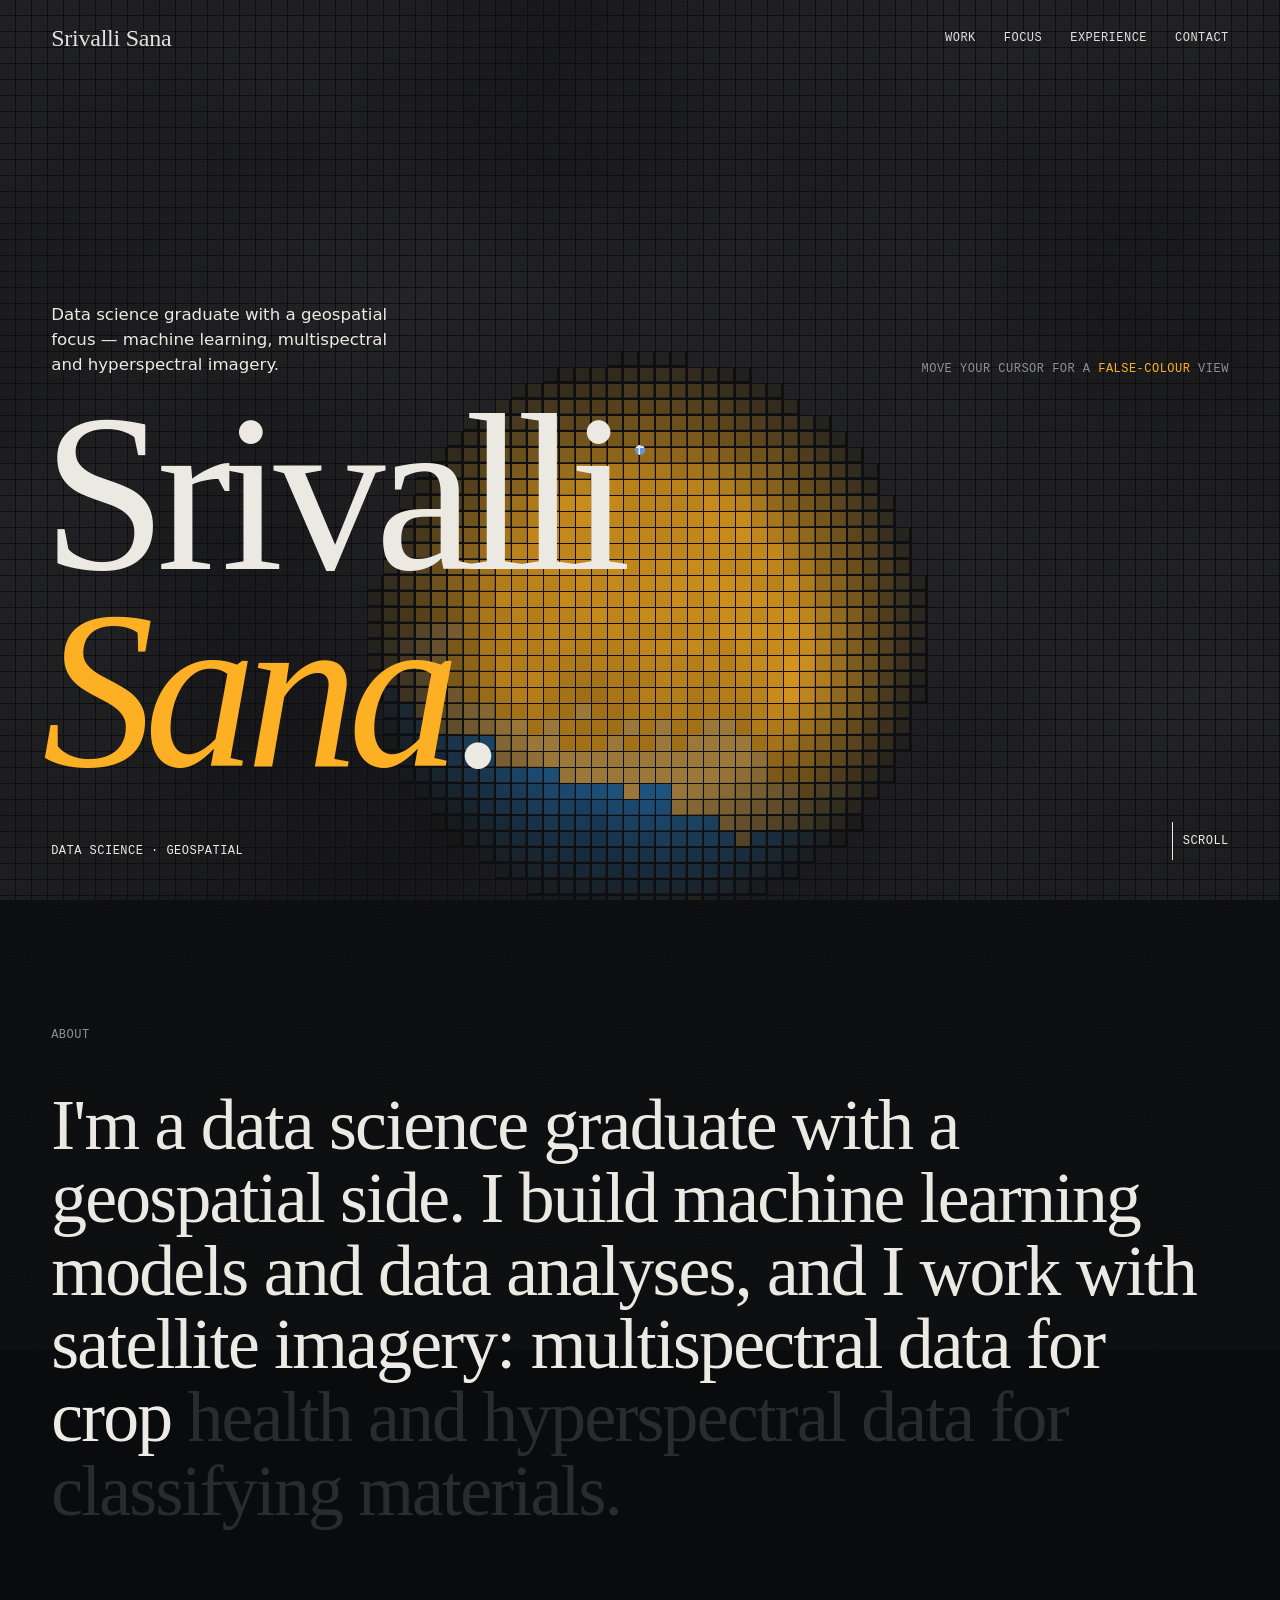
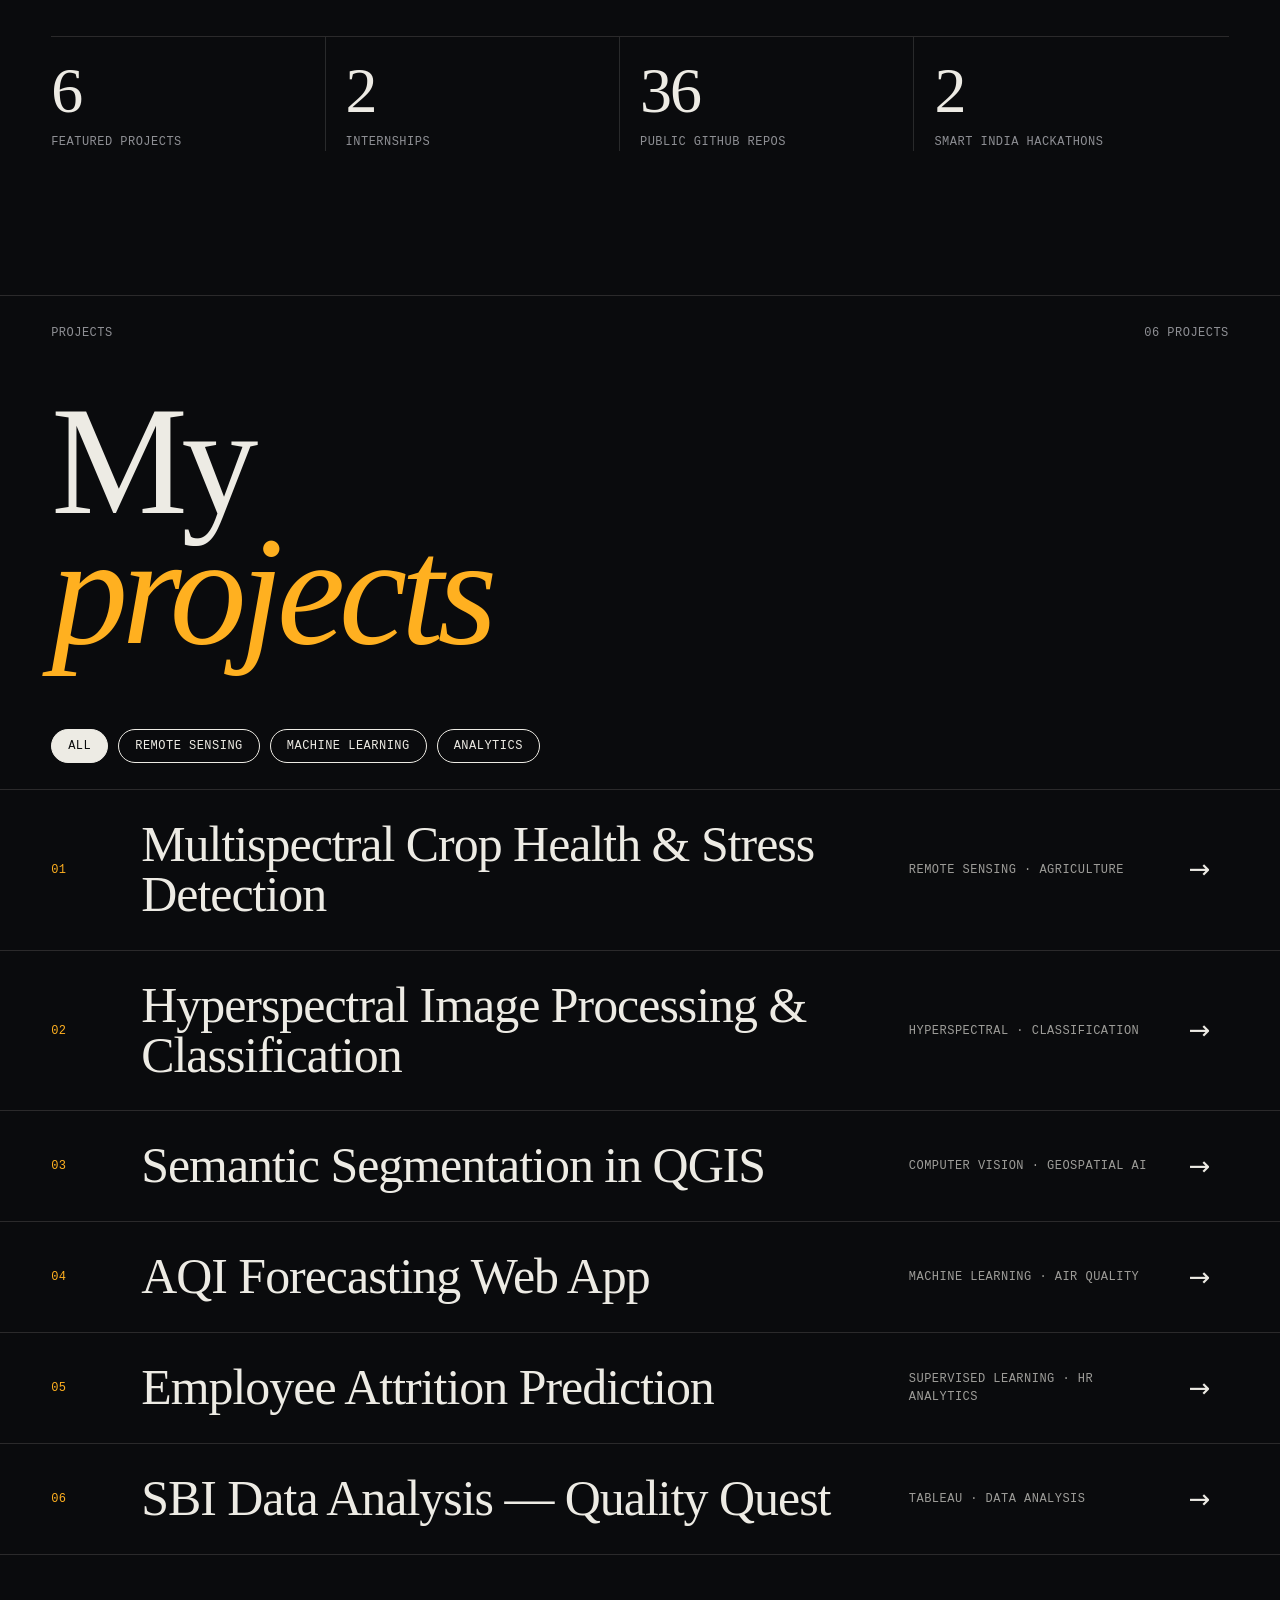
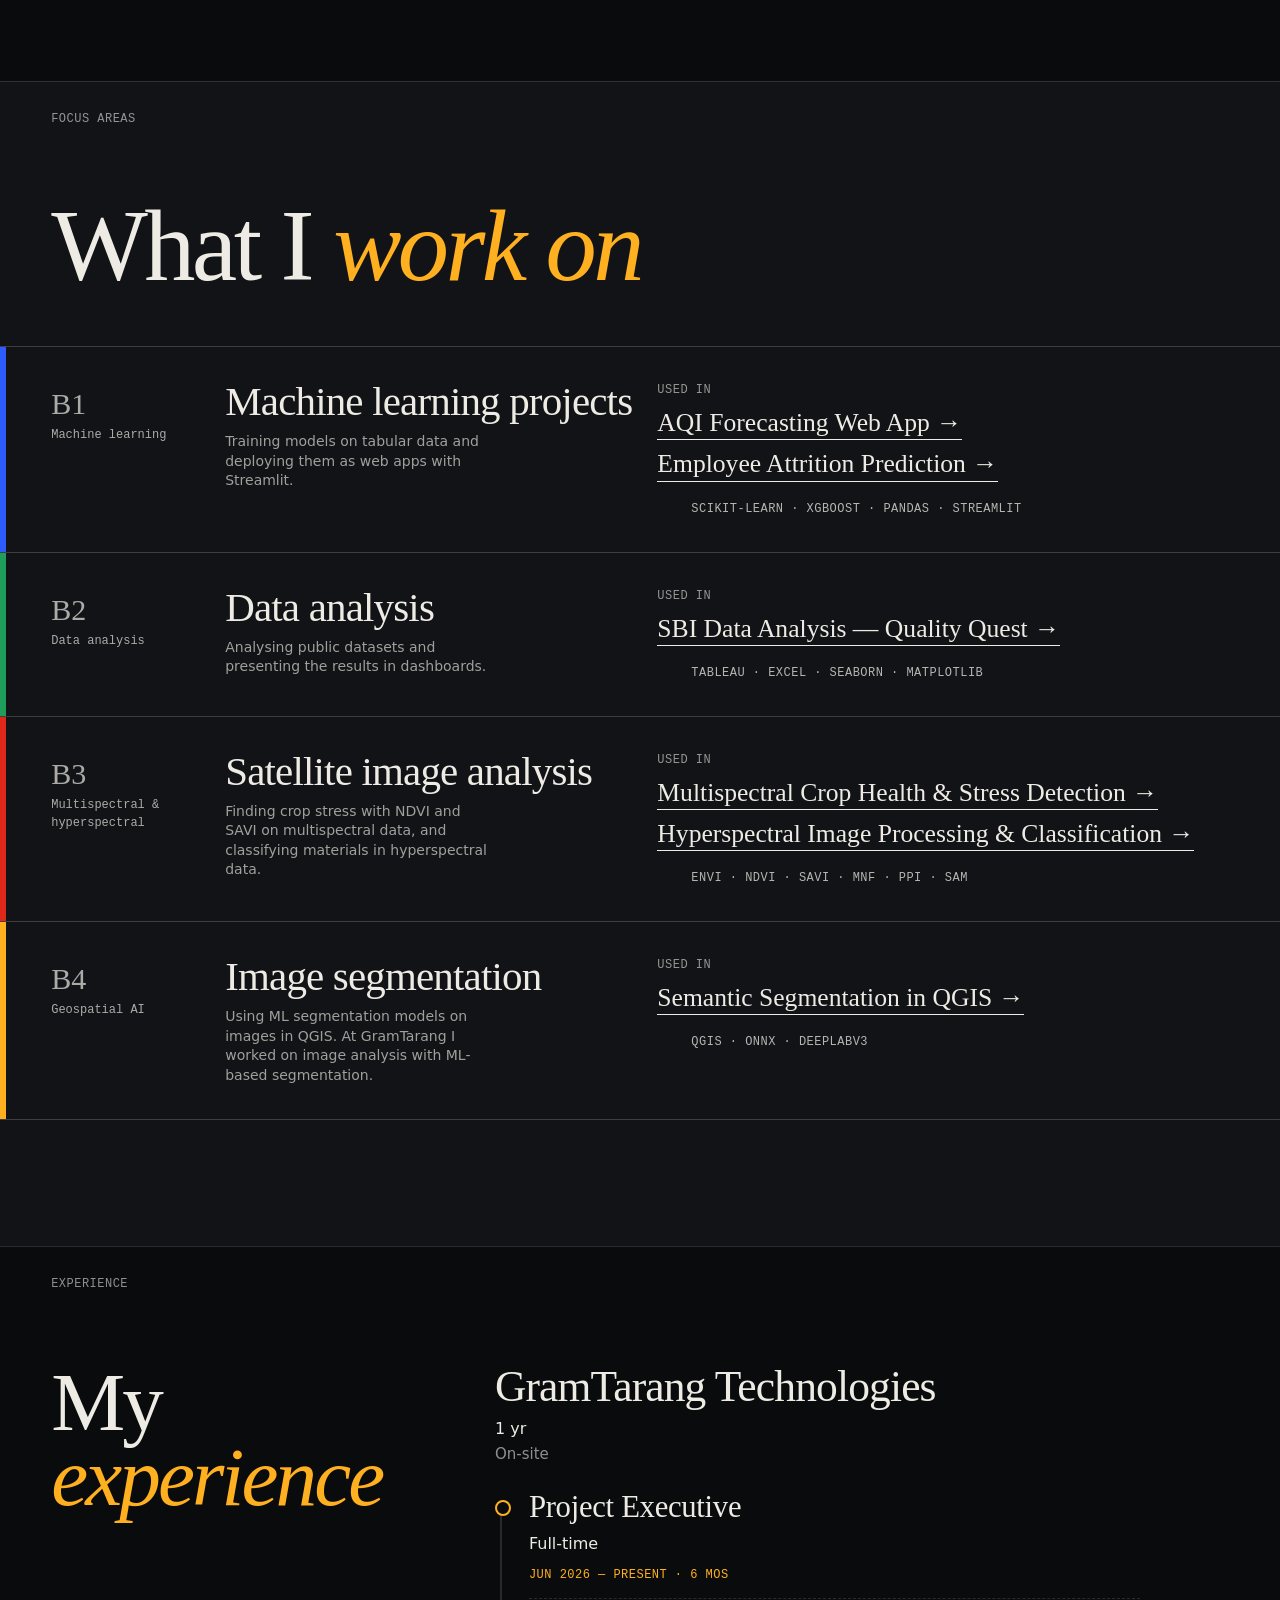
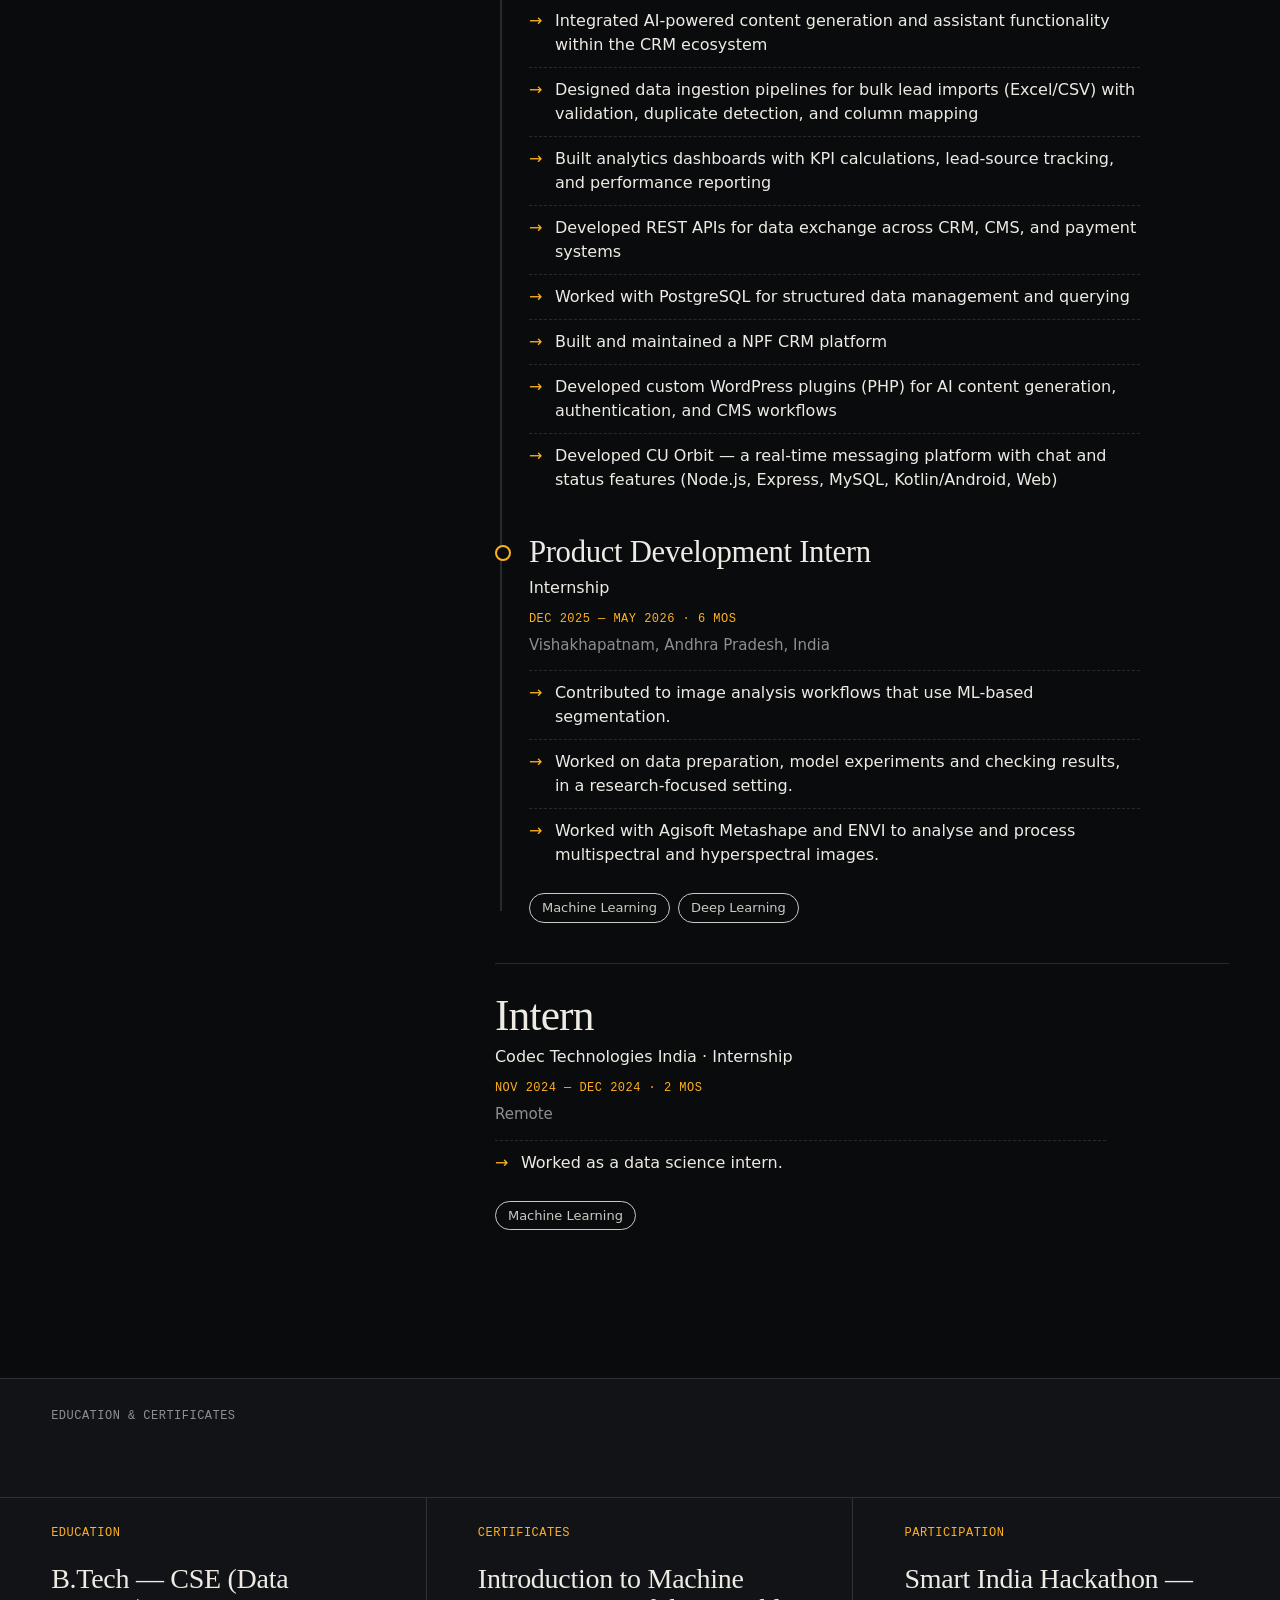
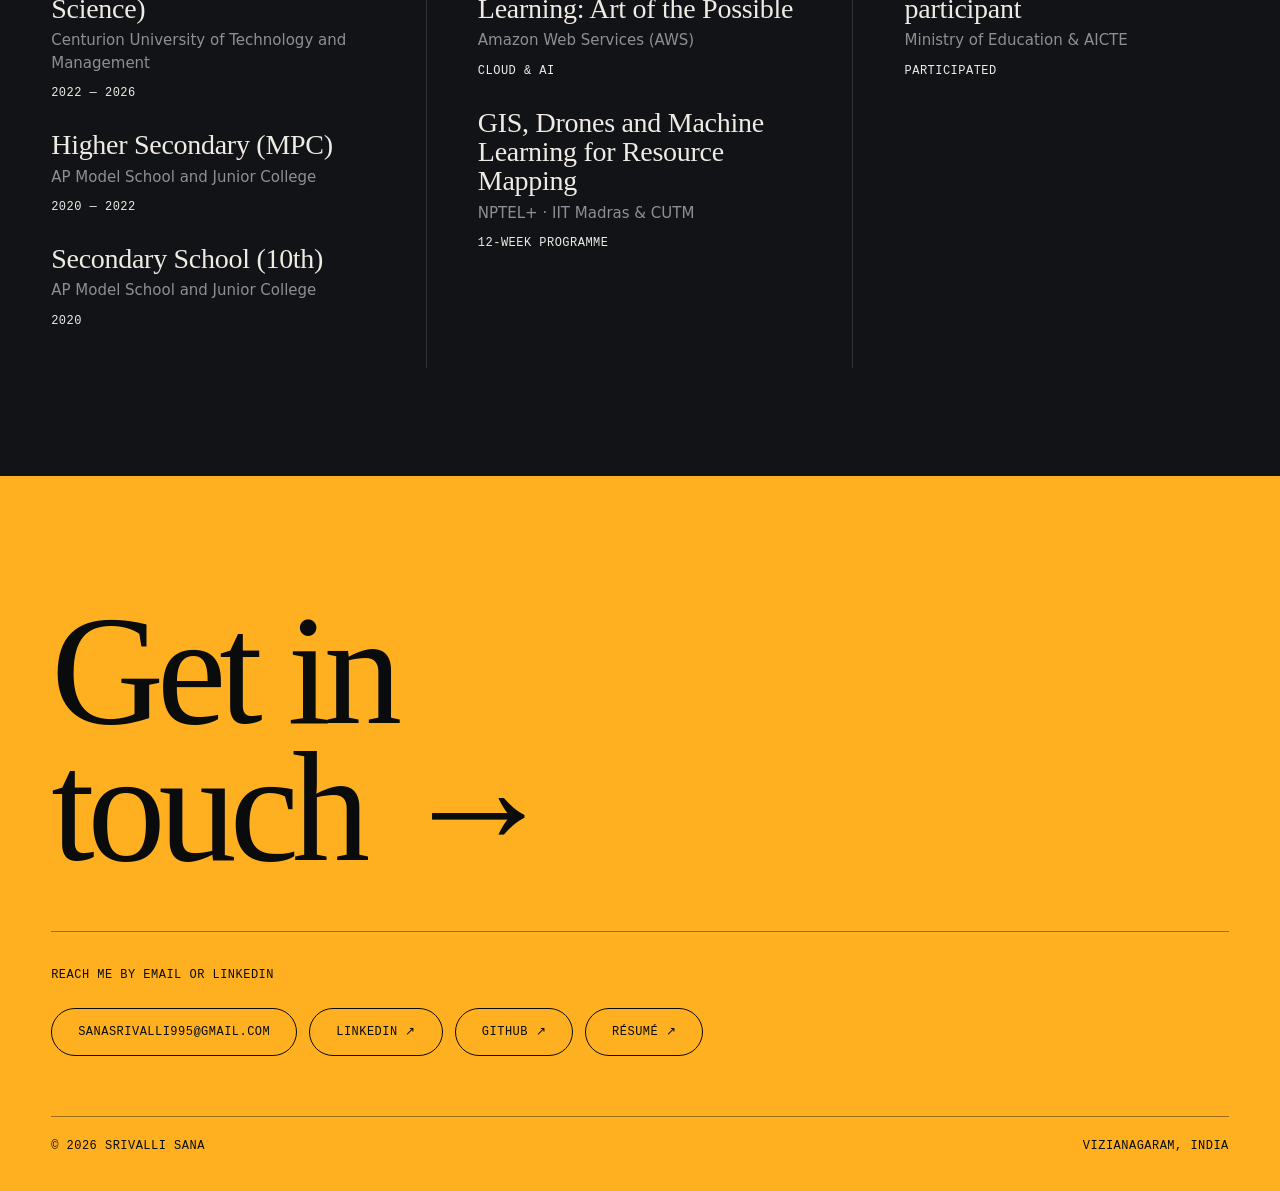
==== commit 4a7f3f61: "Update Project Executive description from LinkedIn Co-Authored-By: Claude Sonnet 5.5 <noreply@anthro" ====
--- a/index.html
+++ b/index.html
@@ -424,7 +424,7 @@
 ];
 const JOBS=[
  {co:'GramTarang Technologies',total:'1 yr',place:'On-site',roles:[
-  {r:'Project Executive',type:'Full-time',w:'Jun 2026 — Present',dur:'6 mos',b:['Integrated AI-powered content generation and assistant functionality within the CRM ecosystem','Designed data ingestion pipelines for bulk lead imports (Excel/CSV) with validation, duplicate detection, and column mapping','Built analytics dashboards with KPI calculations, lead-source tracking, and performance reporting','Developed REST APIs for data exchange across CRM, CMS, and payment systems','Worked with PostgreSQL for structured data management and querying','Built and maintained a NPF CRM platform (React, Node.js, Express, PostgreSQL) including lead workflows, RBAC, and admission/payment modules','Developed custom WordPress plugins (PHP) for AI content generation, authentication, and CMS workflows'],t:[]},
+  {r:'Project Executive',type:'Full-time',w:'Jun 2026 — Present',dur:'6 mos',b:['Integrated AI-powered content generation and assistant functionality within the CRM ecosystem','Designed data ingestion pipelines for bulk lead imports (Excel/CSV) with validation, duplicate detection, and column mapping','Built analytics dashboards with KPI calculations, lead-source tracking, and performance reporting','Developed REST APIs for data exchange across CRM, CMS, and payment systems','Worked with PostgreSQL for structured data management and querying','Built and maintained a NPF CRM platform','Developed custom WordPress plugins (PHP) for AI content generation, authentication, and CMS workflows','Developed CU Orbit — a real-time messaging platform with chat and status features (Node.js, Express, MySQL, Kotlin/Android, Web)'],t:[]},
   {r:'Product Development Intern',type:'Internship',w:'Dec 2025 — May 2026',dur:'6 mos',loc:'Vishakhapatnam, Andhra Pradesh, India',
    b:['Contributed to image analysis workflows that use ML-based segmentation.','Worked on data preparation, model experiments and checking results, in a research-focused setting.','Worked with Agisoft Metashape and ENVI to analyse and process multispectral and hyperspectral images.'],
    t:['Machine Learning','Deep Learning']}]},
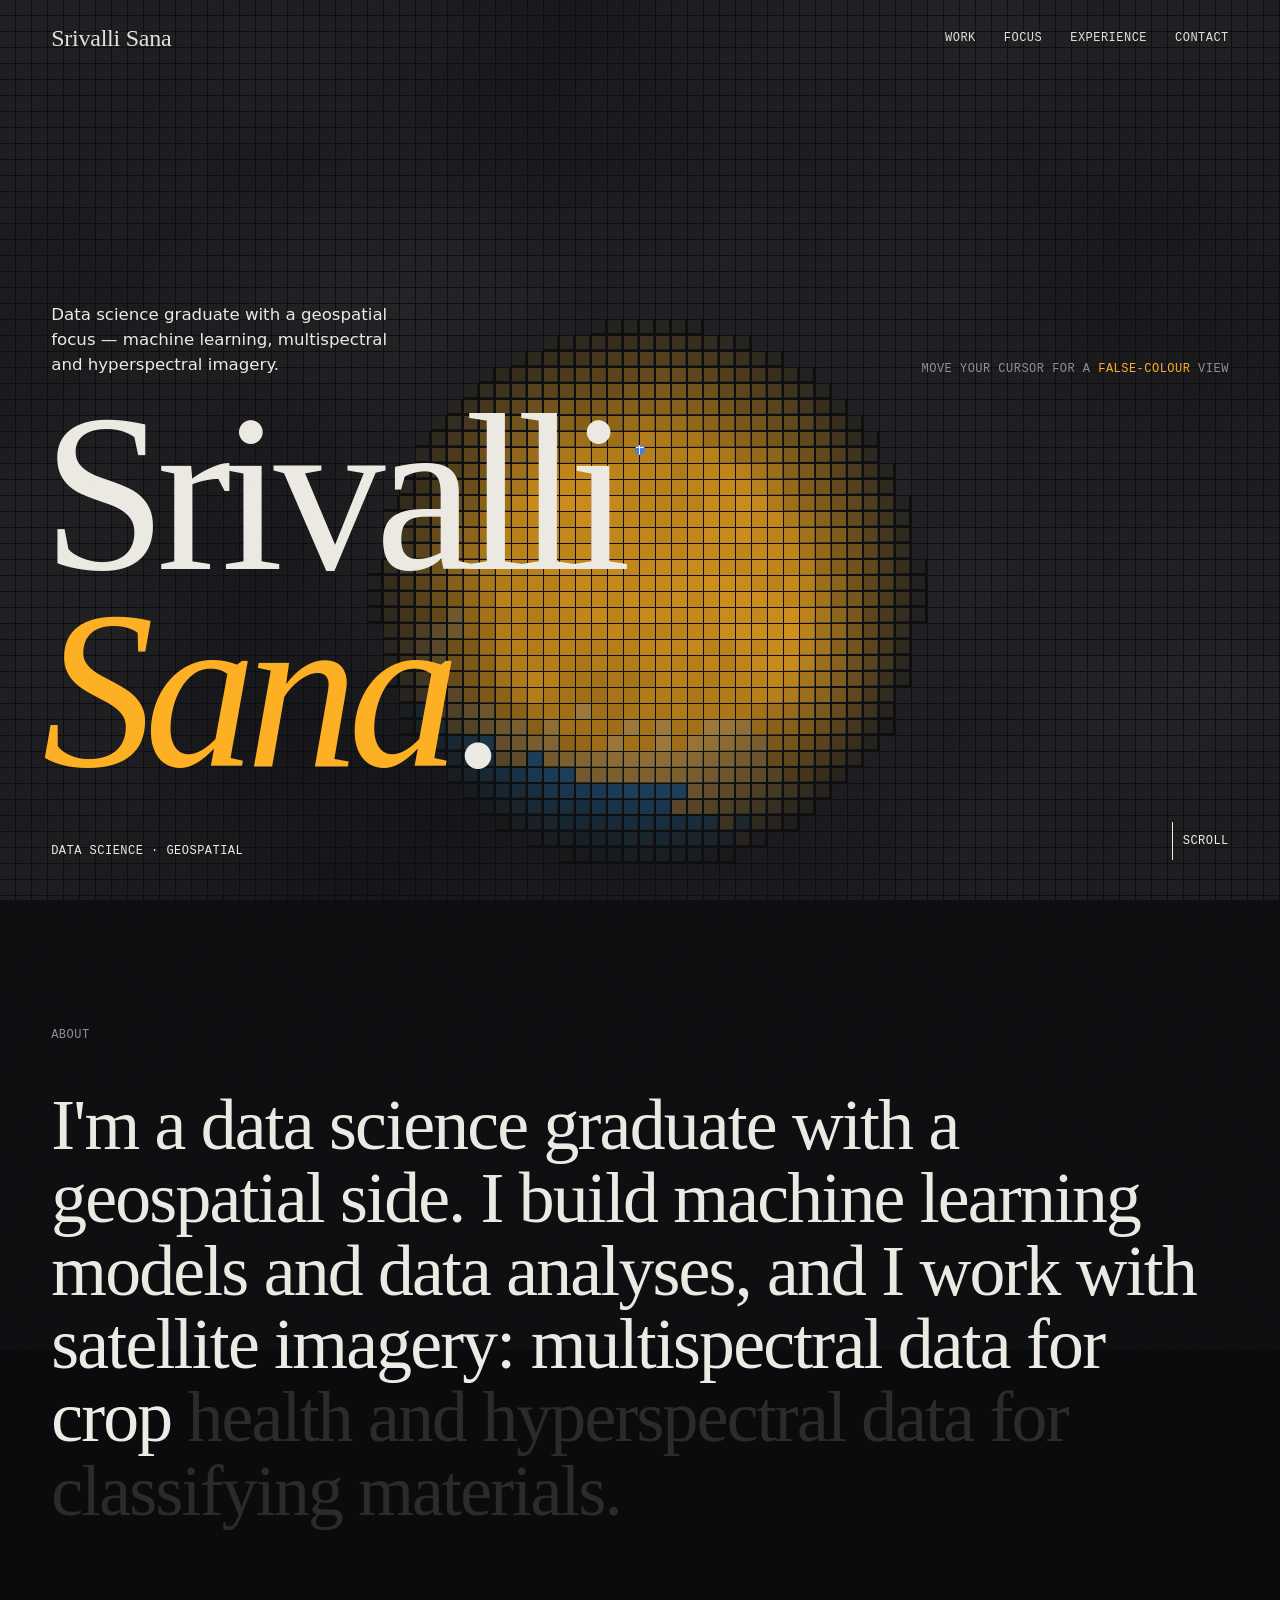
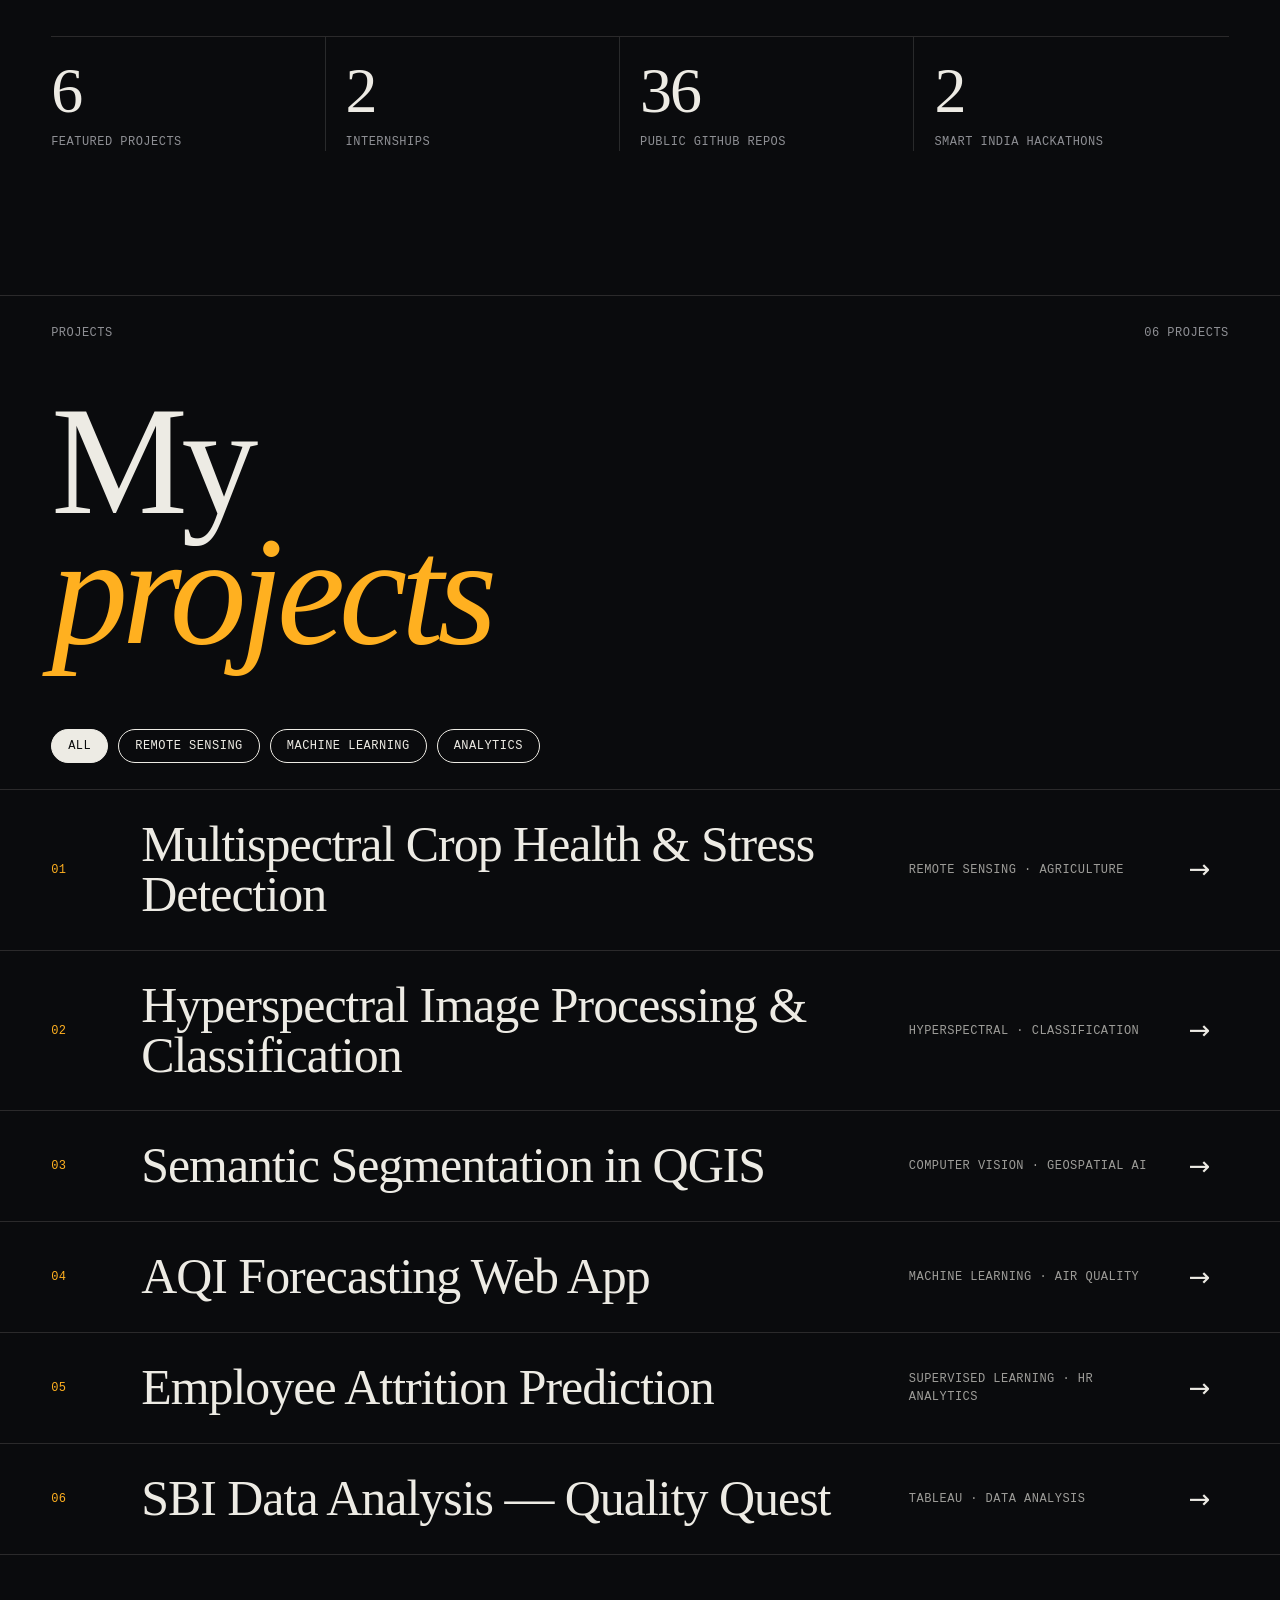
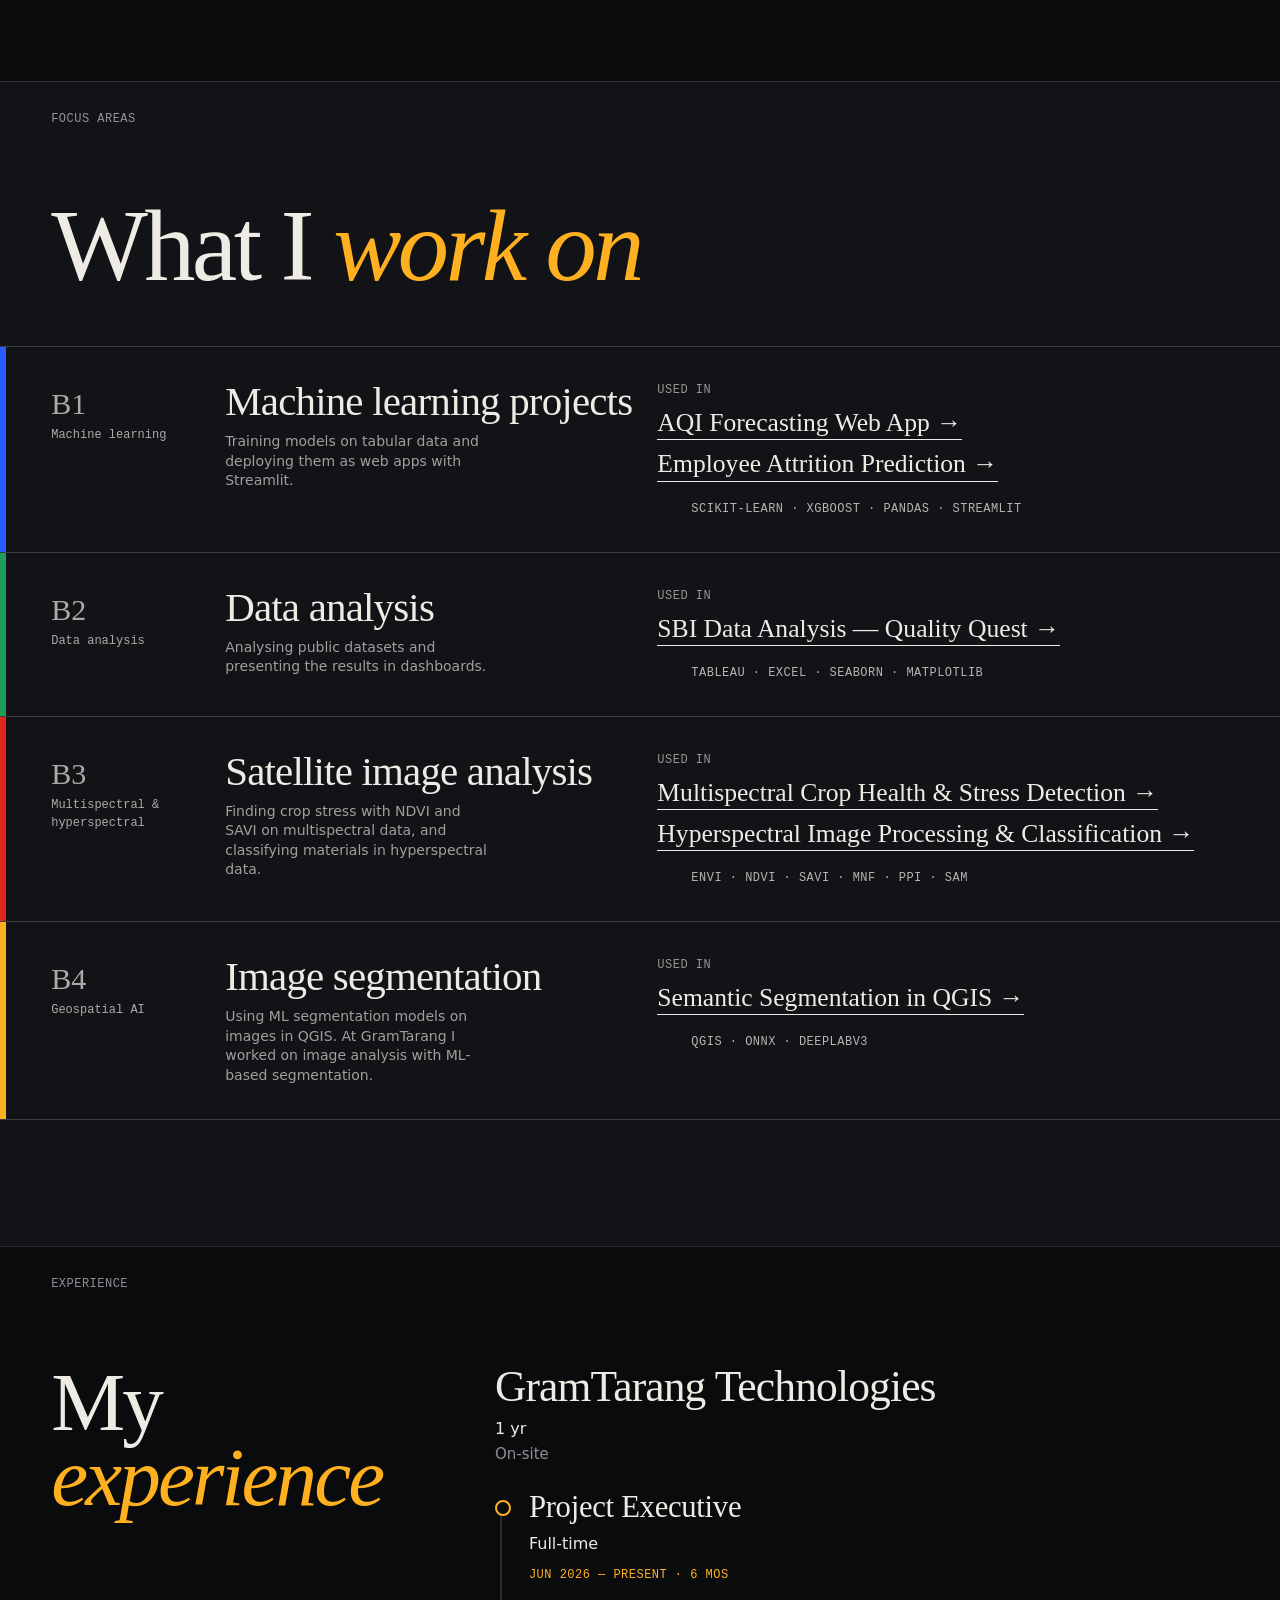
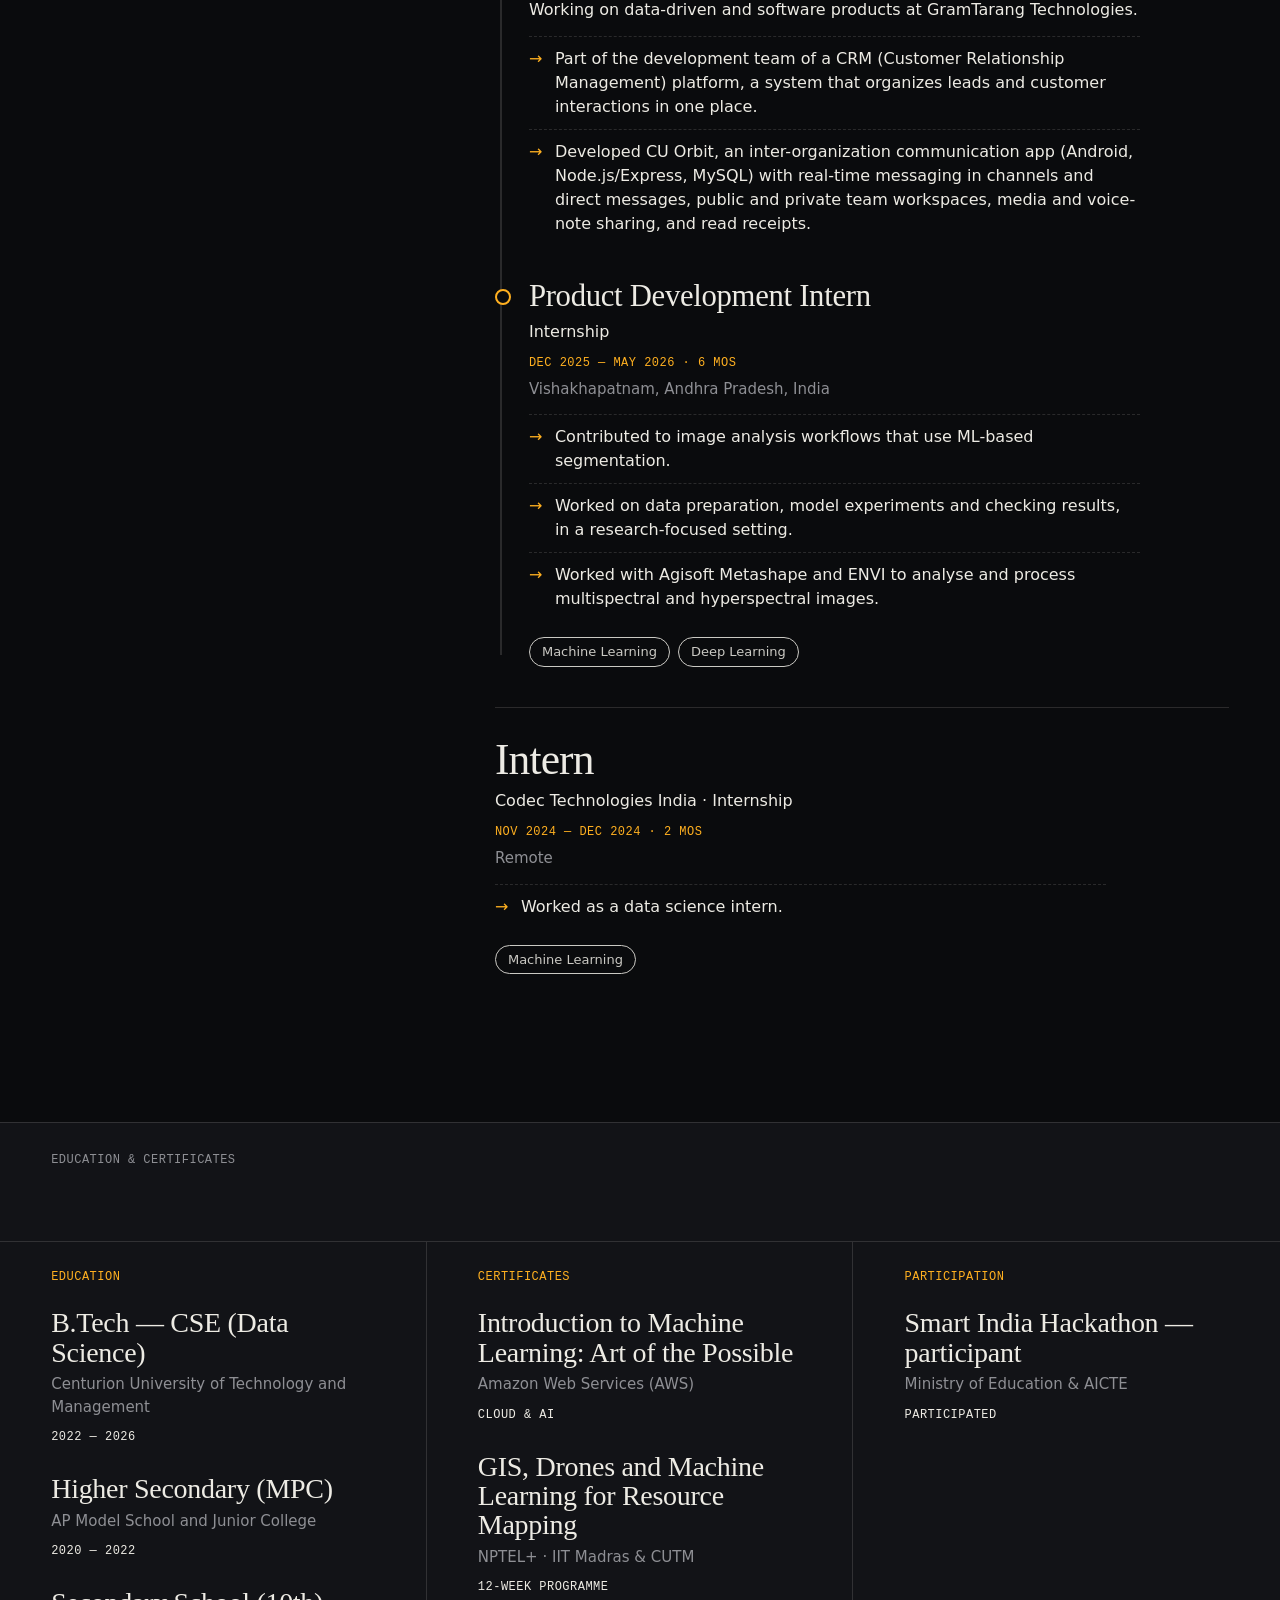
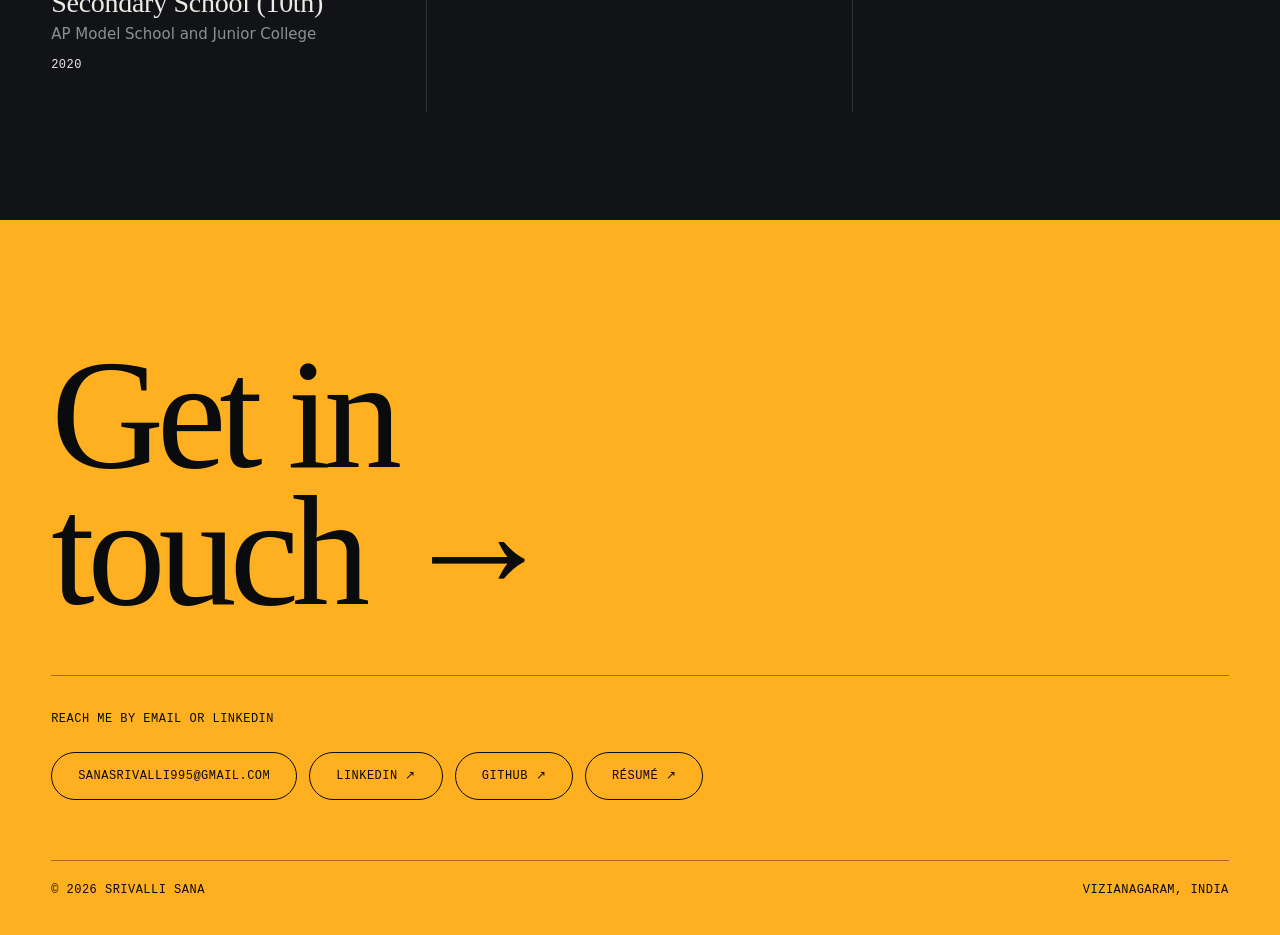
==== commit 20181b22: "Replace Project Executive description Co-Authored-By: Claude Sonnet 5.5 <noreply@anthropic.com>" ====
--- a/index.html
+++ b/index.html
@@ -166,6 +166,7 @@
 .job .when{color:var(--nir);margin:10px 0 6px}
 .job h3{font-family:var(--serif);font-weight:400;font-size:clamp(30px,3.4vw,54px);line-height:1;letter-spacing:-.02em}
 .job .sub{margin-top:8px;color:var(--ink)}
+.job .desc{margin-top:14px;max-width:60ch}
 .job .loc{color:var(--ink-2);font-size:15px;margin-top:2px}
 .job ul{list-style:none;max-width:60ch;margin-top:14px}
 .job li{padding:10px 0 10px 26px;position:relative;border-top:1px dashed var(--line)}
@@ -424,7 +425,7 @@
 ];
 const JOBS=[
  {co:'GramTarang Technologies',total:'1 yr',place:'On-site',roles:[
-  {r:'Project Executive',type:'Full-time',w:'Jun 2026 — Present',dur:'6 mos',b:['Integrated AI-powered content generation and assistant functionality within the CRM ecosystem','Designed data ingestion pipelines for bulk lead imports (Excel/CSV) with validation, duplicate detection, and column mapping','Built analytics dashboards with KPI calculations, lead-source tracking, and performance reporting','Developed REST APIs for data exchange across CRM, CMS, and payment systems','Worked with PostgreSQL for structured data management and querying','Built and maintained a NPF CRM platform','Developed custom WordPress plugins (PHP) for AI content generation, authentication, and CMS workflows','Developed CU Orbit — a real-time messaging platform with chat and status features (Node.js, Express, MySQL, Kotlin/Android, Web)'],t:[]},
+  {r:'Project Executive',type:'Full-time',w:'Jun 2026 — Present',dur:'6 mos',d:'Working on data-driven and software products at GramTarang Technologies.',b:['Part of the development team of a CRM (Customer Relationship Management) platform, a system that organizes leads and customer interactions in one place.','Developed CU Orbit, an inter-organization communication app (Android, Node.js/Express, MySQL) with real-time messaging in channels and direct messages, public and private team workspaces, media and voice-note sharing, and read receipts.'],t:[]},
   {r:'Product Development Intern',type:'Internship',w:'Dec 2025 — May 2026',dur:'6 mos',loc:'Vishakhapatnam, Andhra Pradesh, India',
    b:['Contributed to image analysis workflows that use ML-based segmentation.','Worked on data preparation, model experiments and checking results, in a research-focused setting.','Worked with Agisoft Metashape and ENVI to analyse and process multispectral and hyperspectral images.'],
    t:['Machine Learning','Deep Learning']}]},
@@ -491,6 +492,7 @@
       <div class="sub">${q.type}</div>
       <div class="when mono">${q.w} · ${q.dur}</div>
       ${q.loc?`<div class="loc">${q.loc}</div>`:''}
+      ${q.d?`<p class="desc">${q.d}</p>`:''}
       ${q.b.length?`<ul>${q.b.map(t=>`<li>${t}</li>`).join('')}</ul>`:''}
       ${q.t.length?`<div class="tags">${q.t.map(t=>`<span>${t}</span>`).join('')}</div>`:''}
     </div>`;
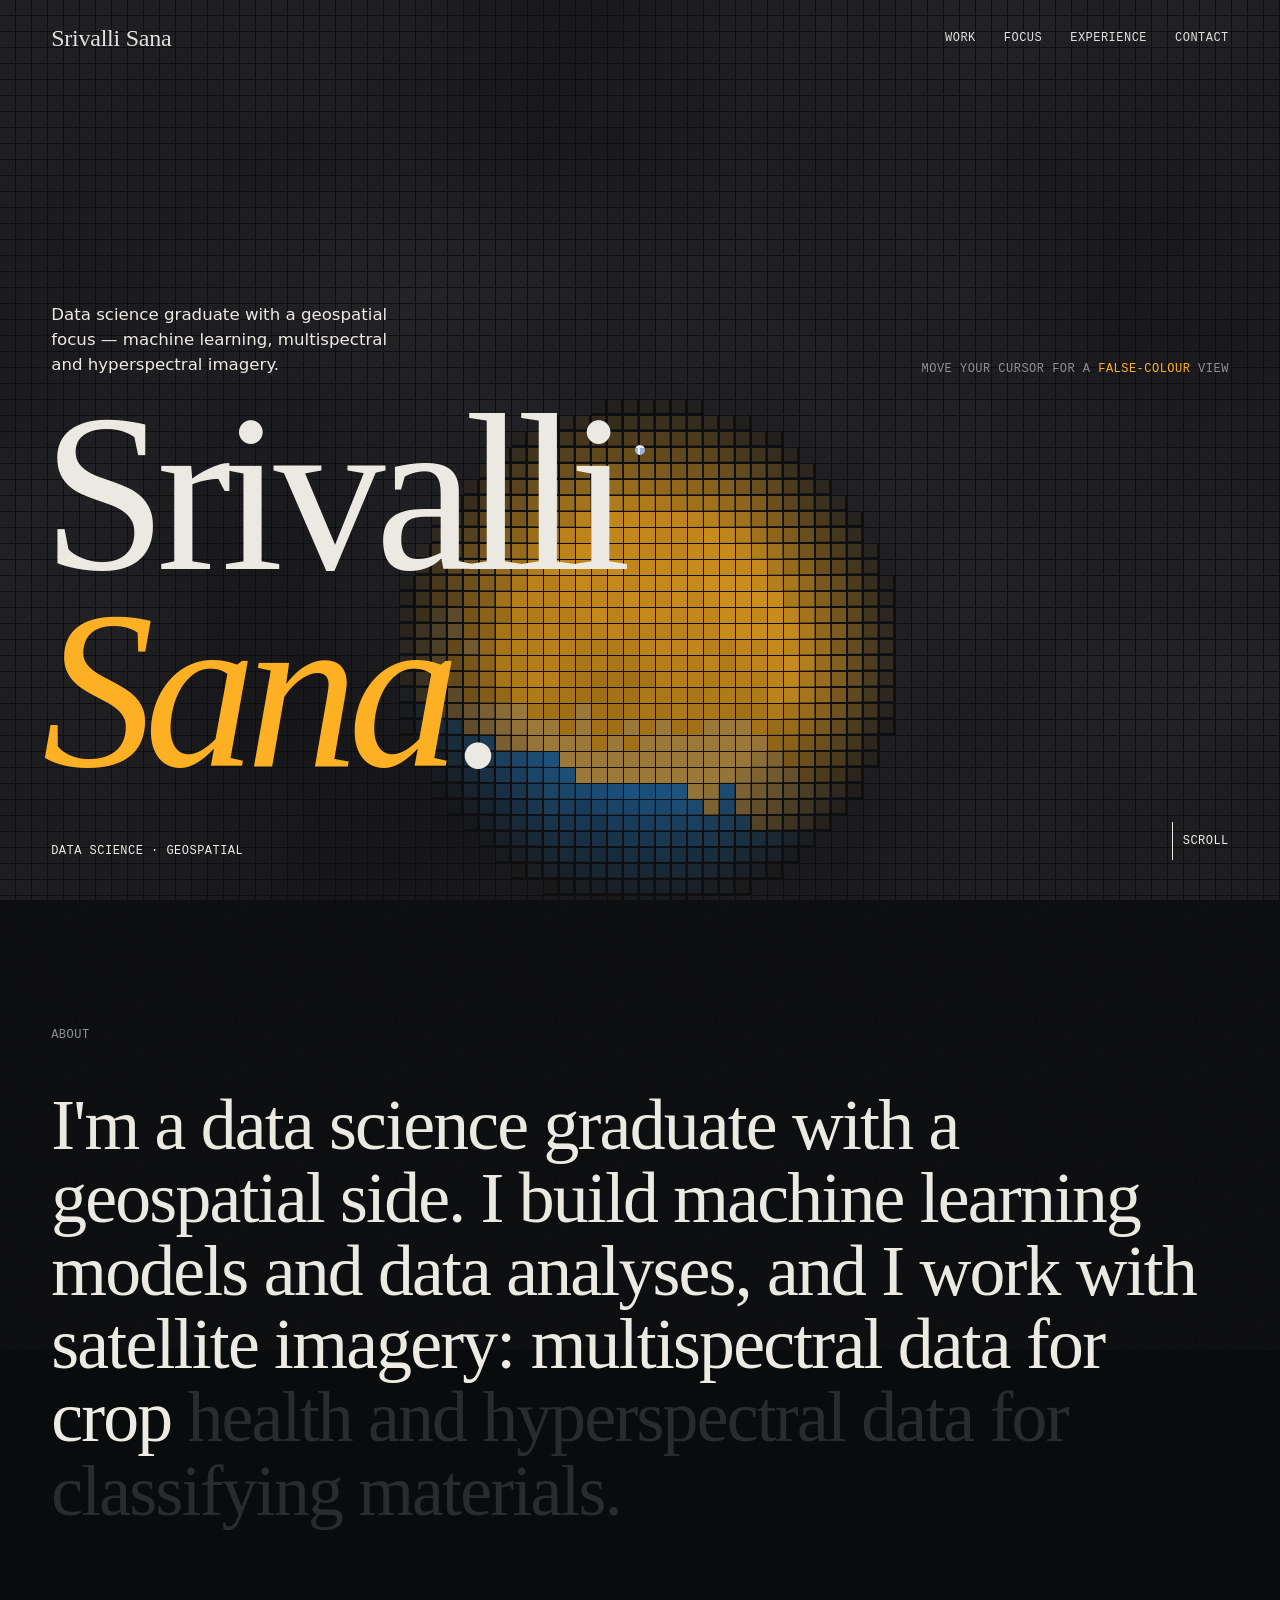
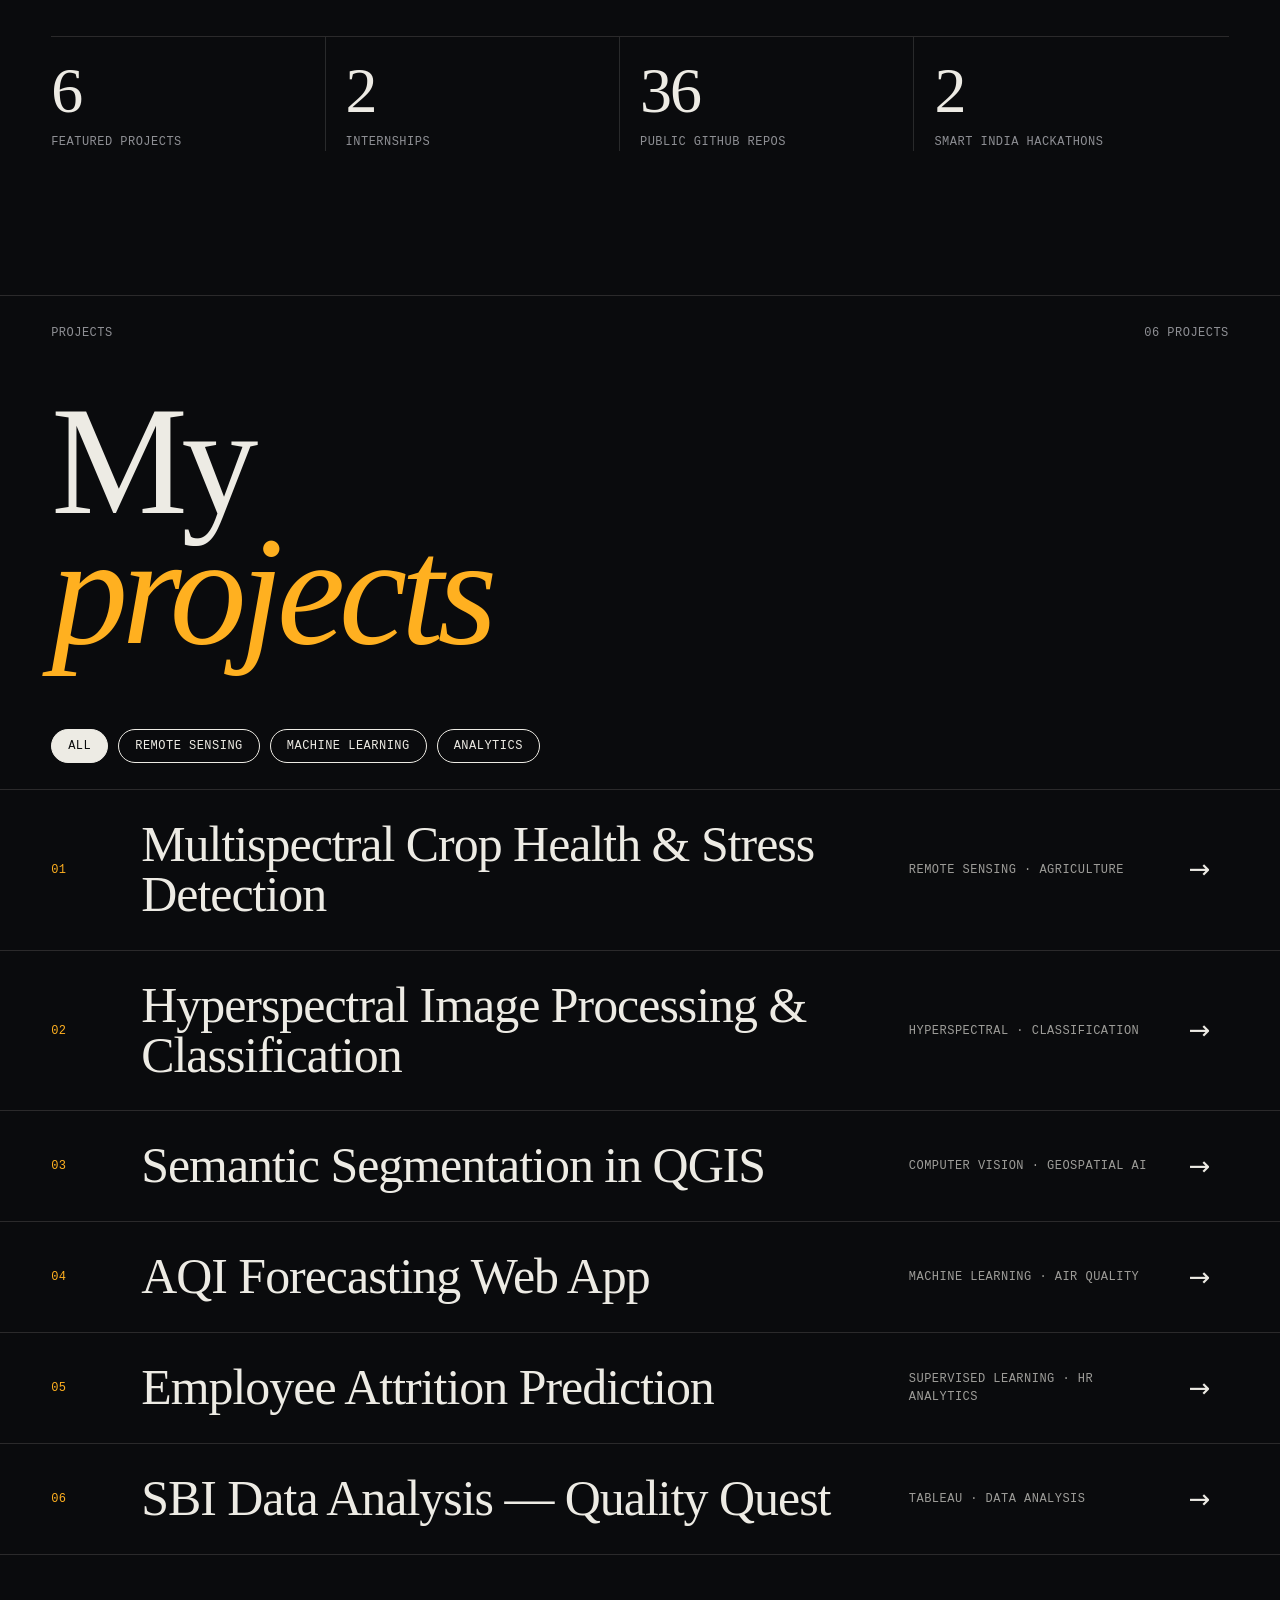
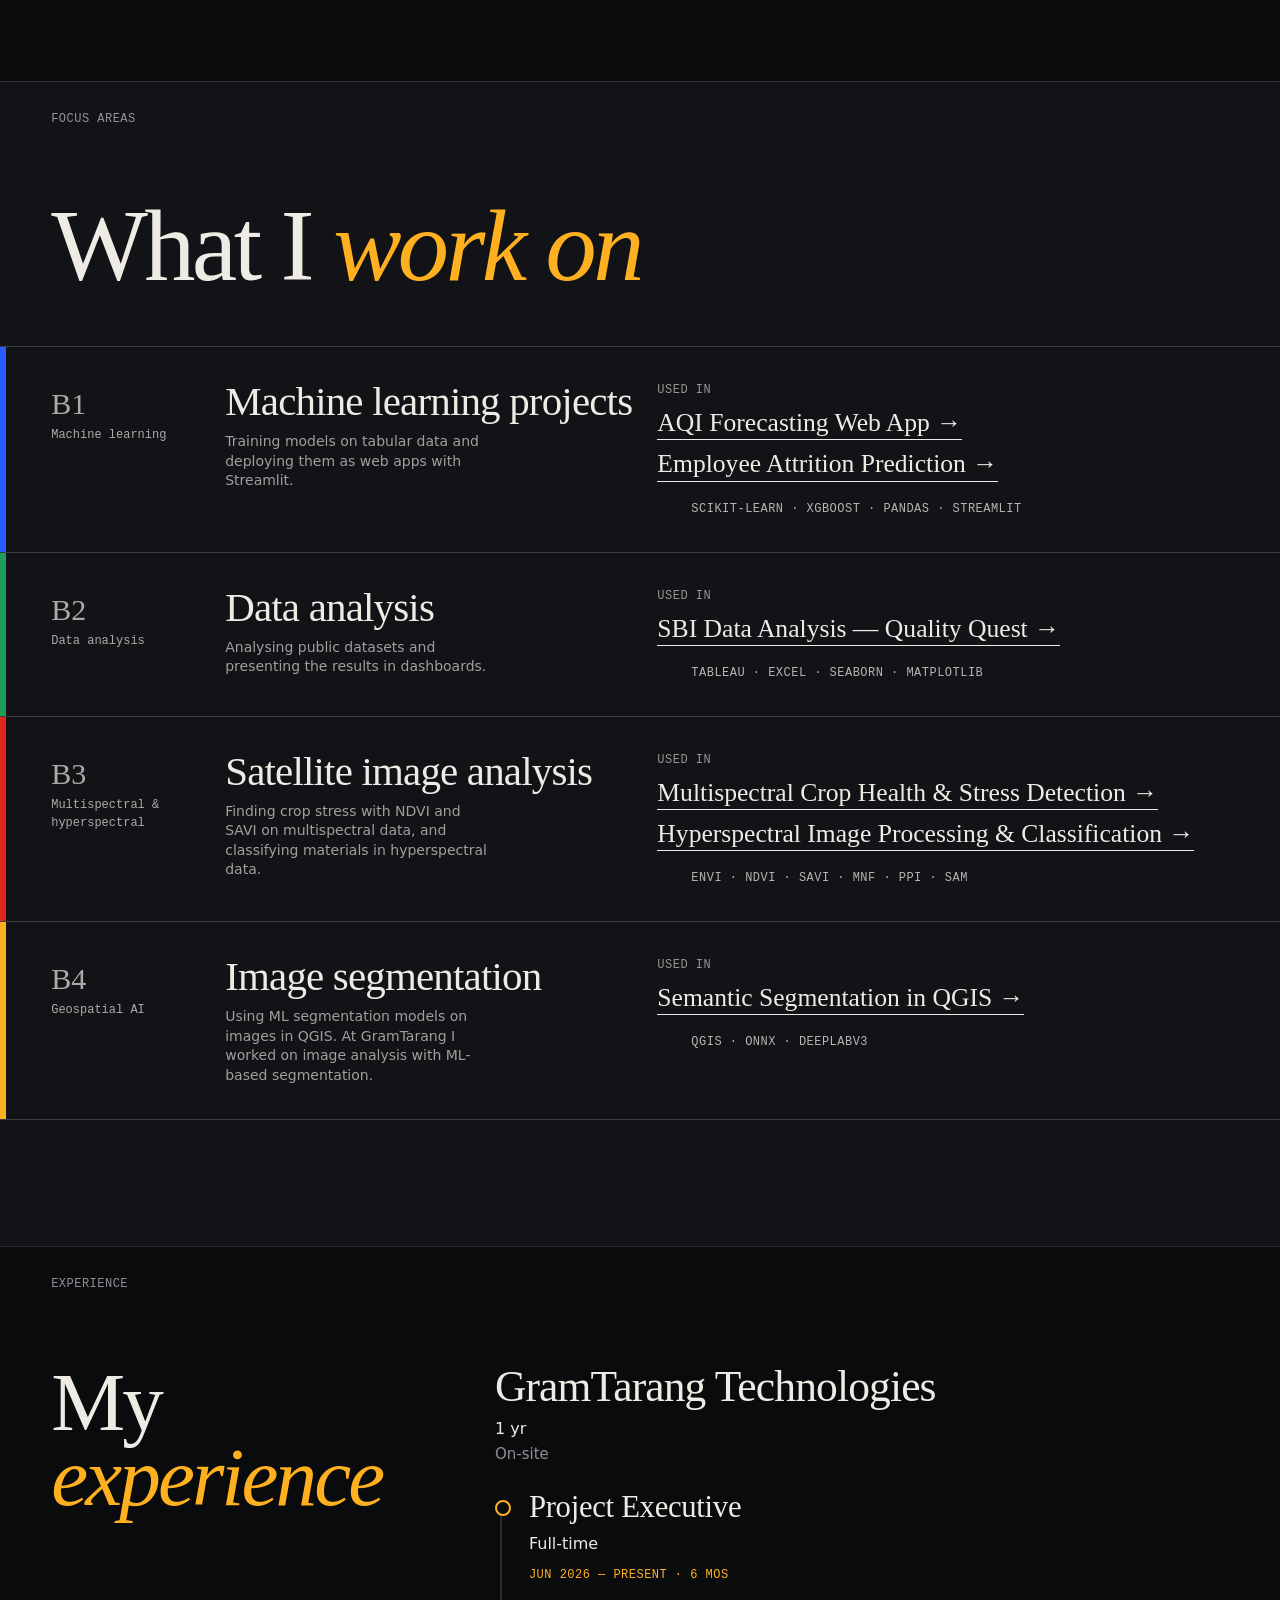
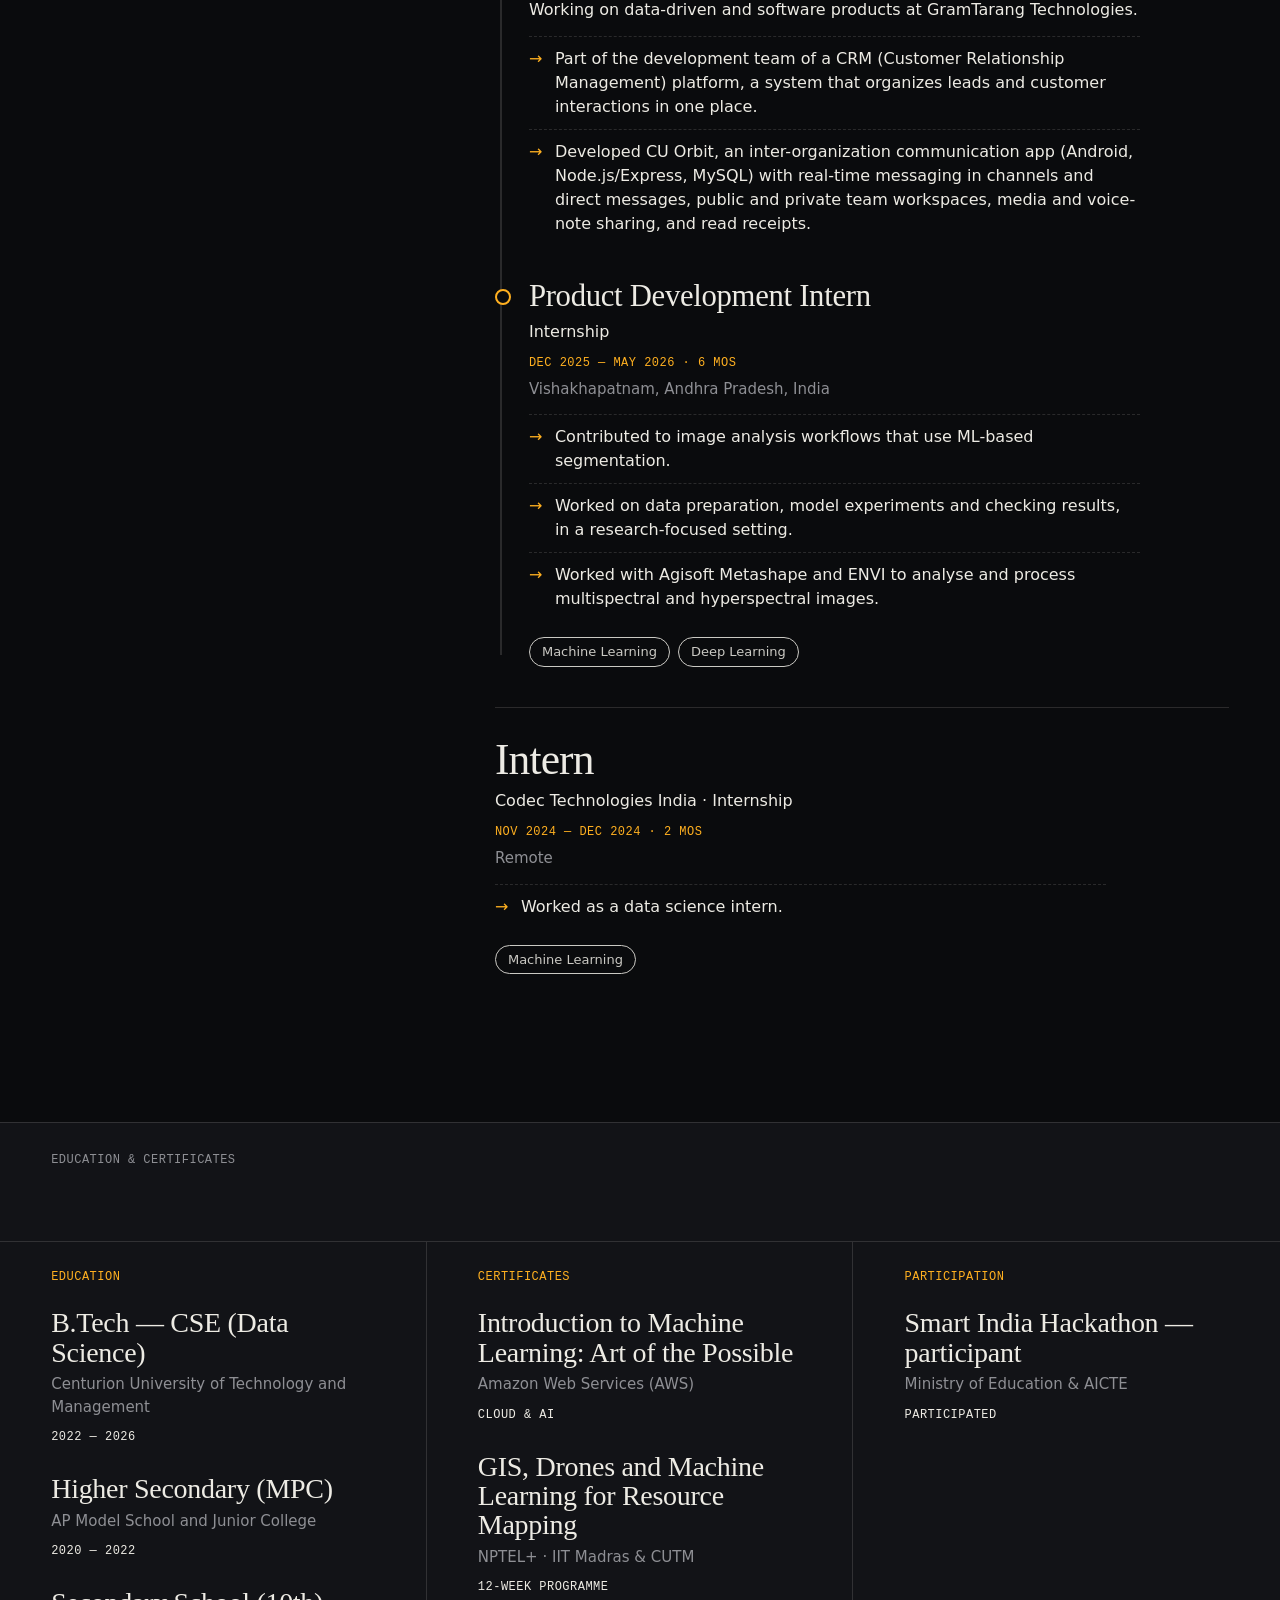
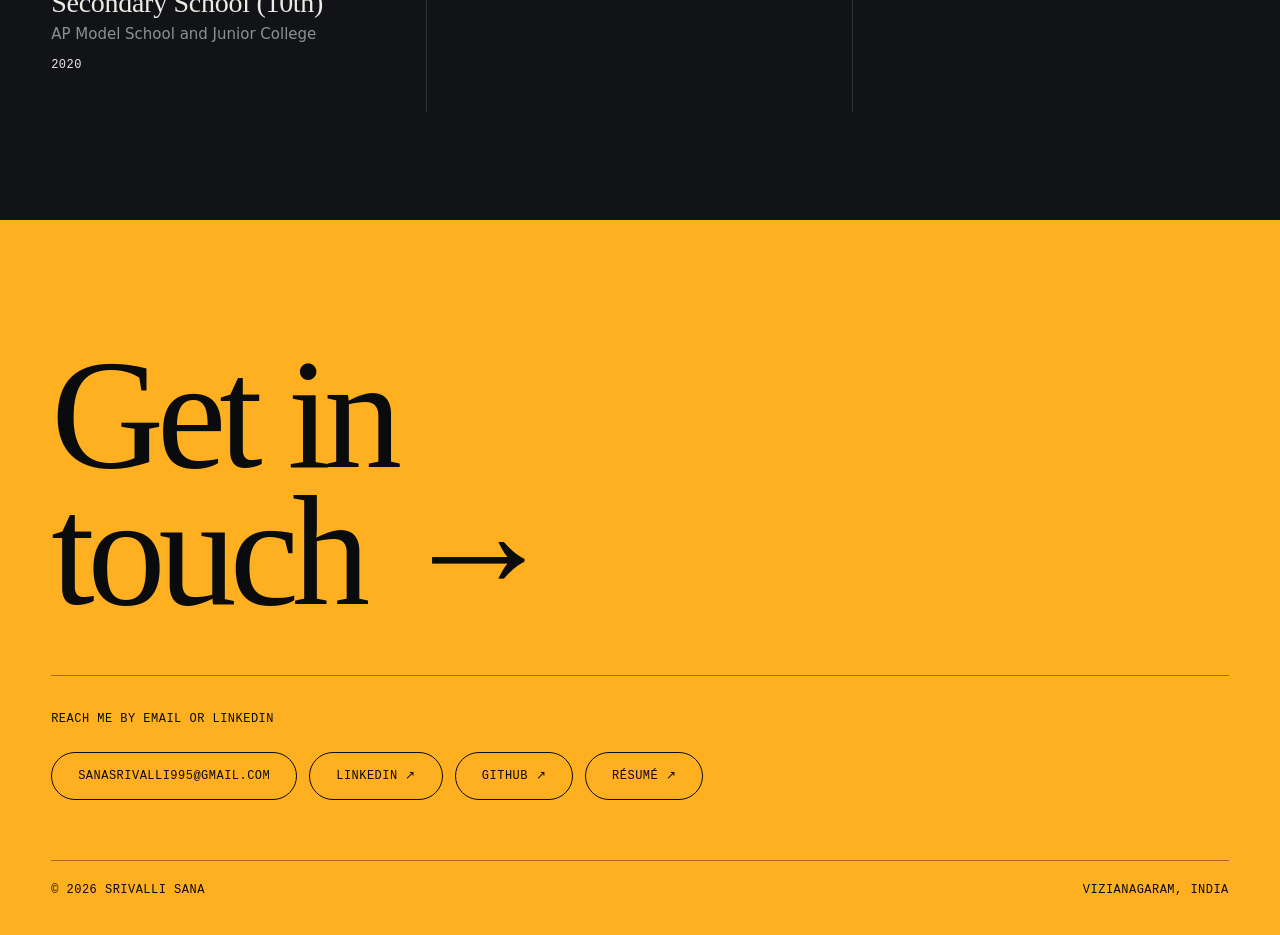
==== commit 1cb4c330: "Update résumé link Co-Authored-By: Claude Sonnet 5.5 <noreply@anthropic.com>" ====
--- a/index.html
+++ b/index.html
@@ -336,7 +336,7 @@
       <a class="mag" href="mailto:sanasrivalli995@gmail.com" data-link>sanasrivalli995@gmail.com</a>
       <a class="mag" href="https://www.linkedin.com/in/srivalli-sana/" target="_blank" rel="noopener" data-link>LinkedIn ↗</a>
       <a class="mag" href="https://github.com/srivalliSana" target="_blank" rel="noopener" data-link>GitHub ↗</a>
-      <a class="mag" href="https://drive.google.com/file/d/1ExE2p2OfSSf0SRxMaXPNDS_vNu__hb_J/view?usp=sharing" target="_blank" rel="noopener" data-link>Résumé ↗</a>
+      <a class="mag" href="https://drive.google.com/file/d/1-c2nXCXzf6SmmyqWqVkHNxgBsqbFyQyD/view?usp=sharing" target="_blank" rel="noopener" data-link>Résumé ↗</a>
     </div>
     <div class="foot mono"><span>© 2026 Srivalli Sana</span><span>Vizianagaram, India</span></div>
   </section>
